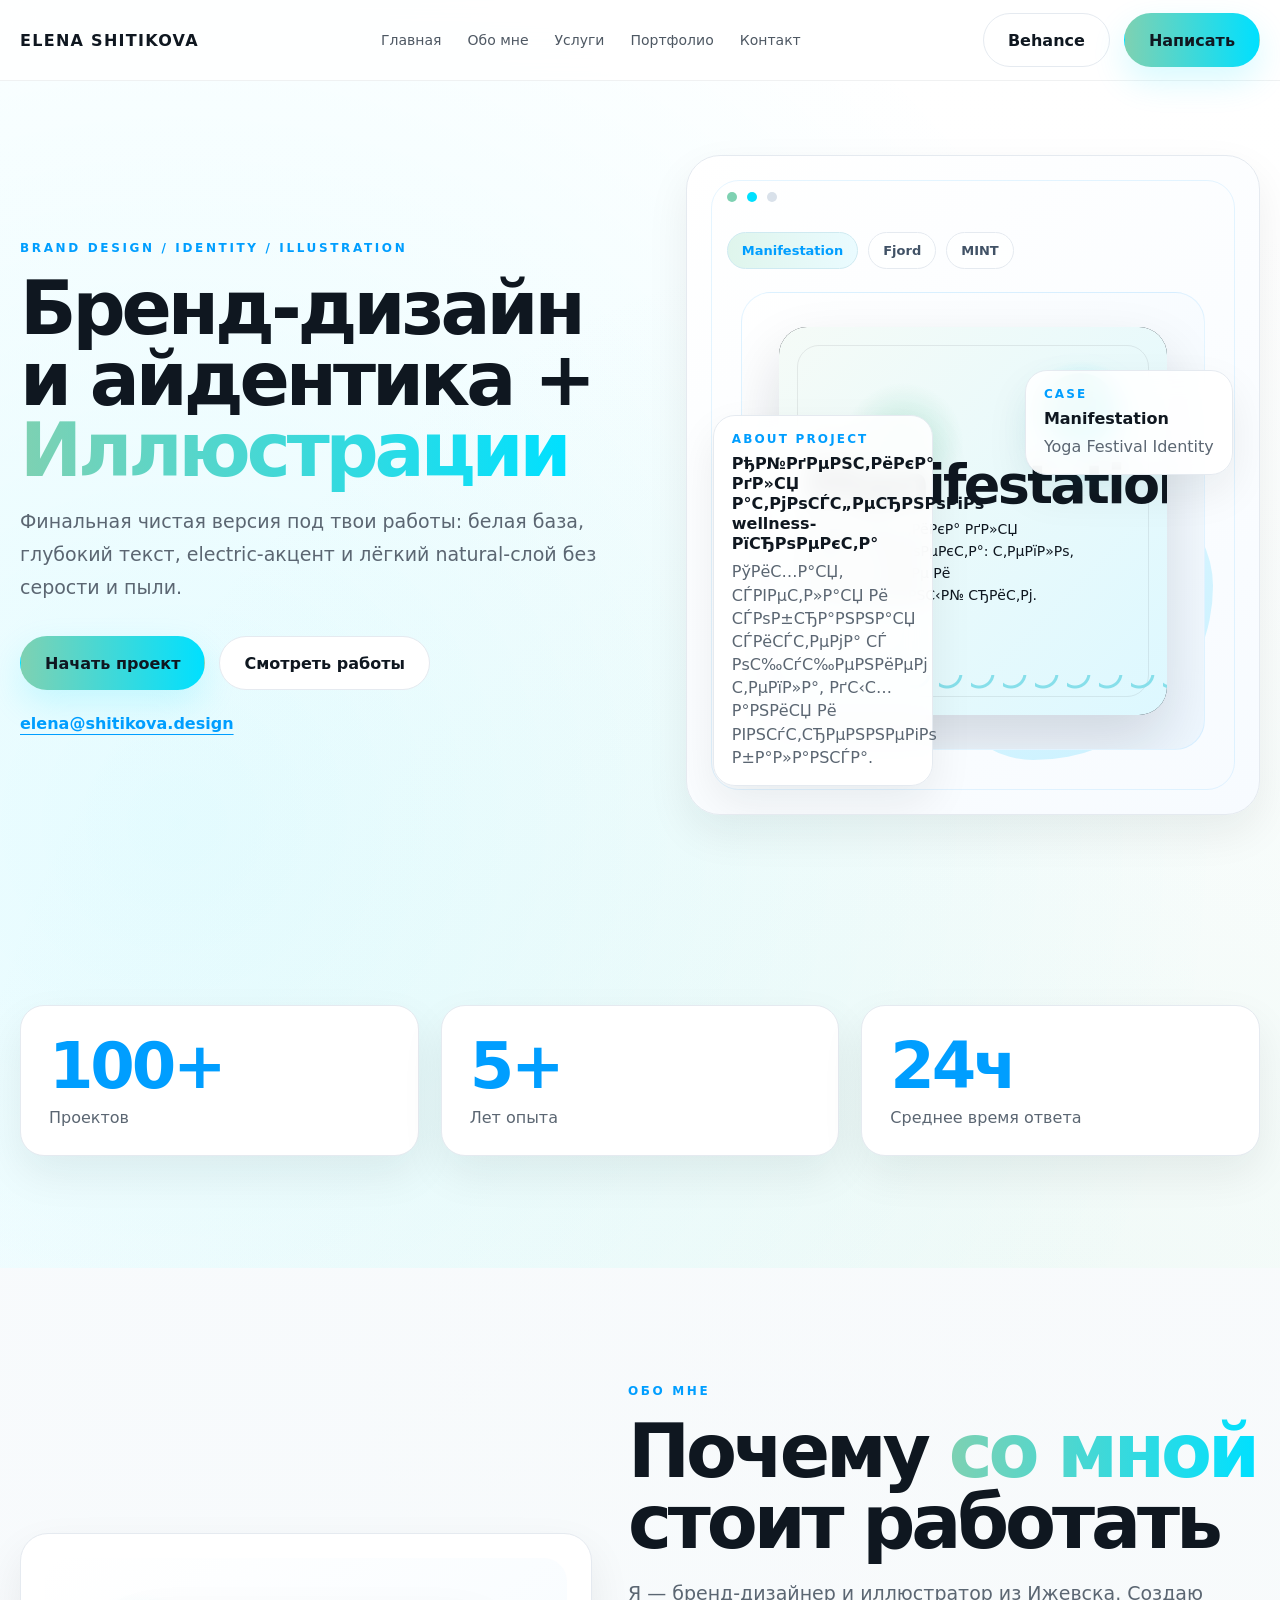
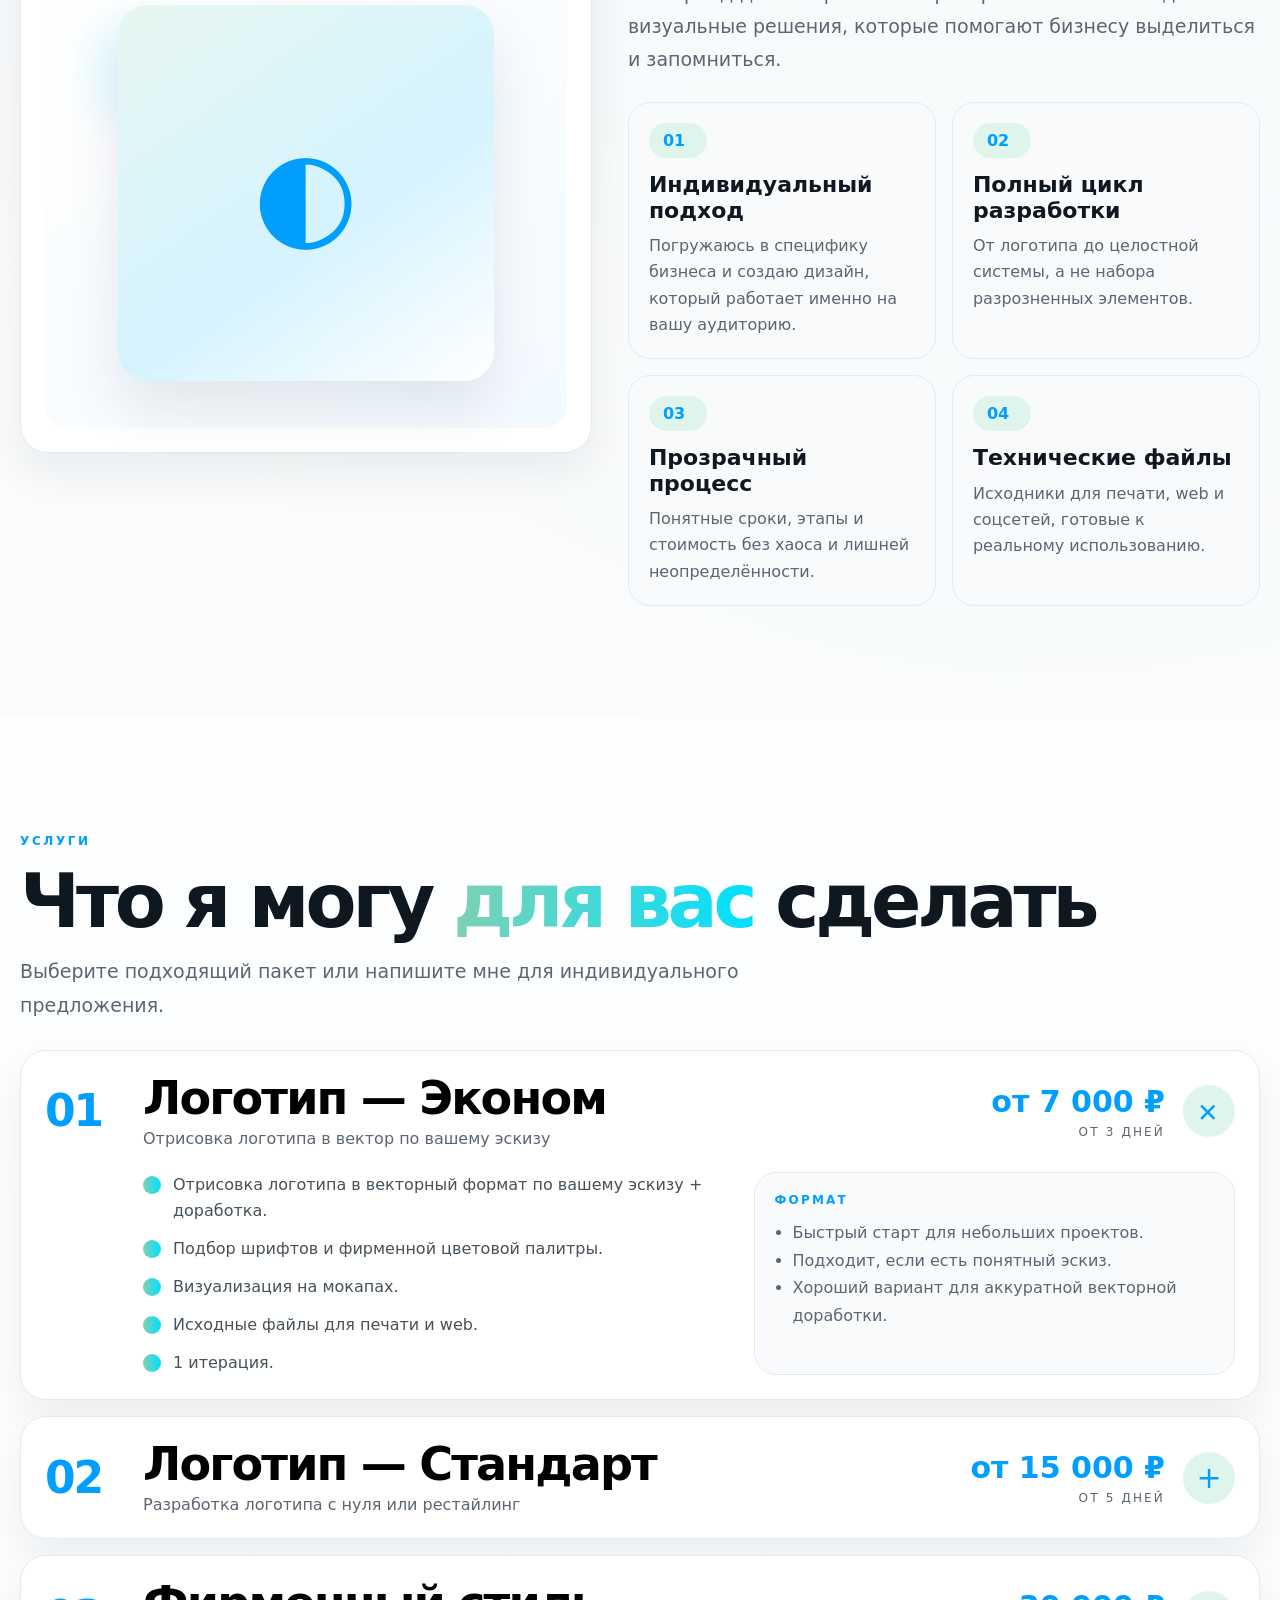
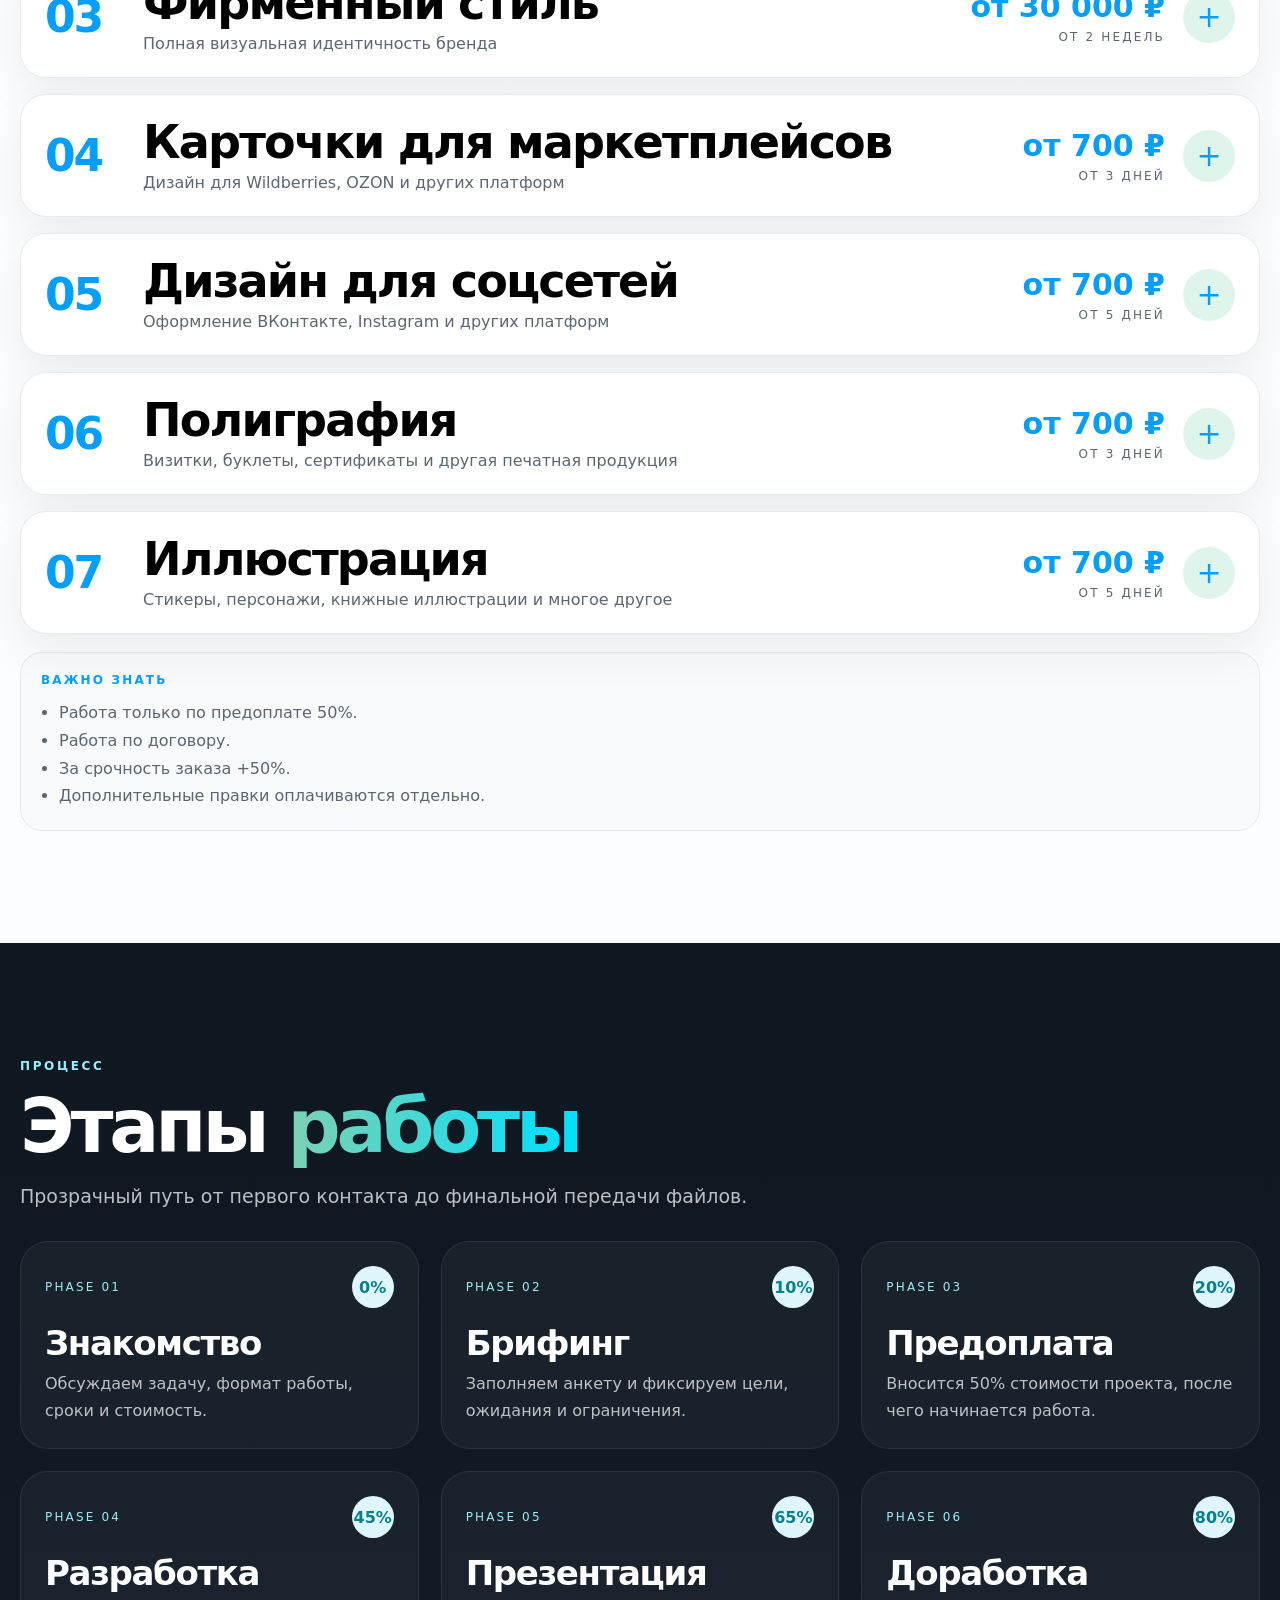
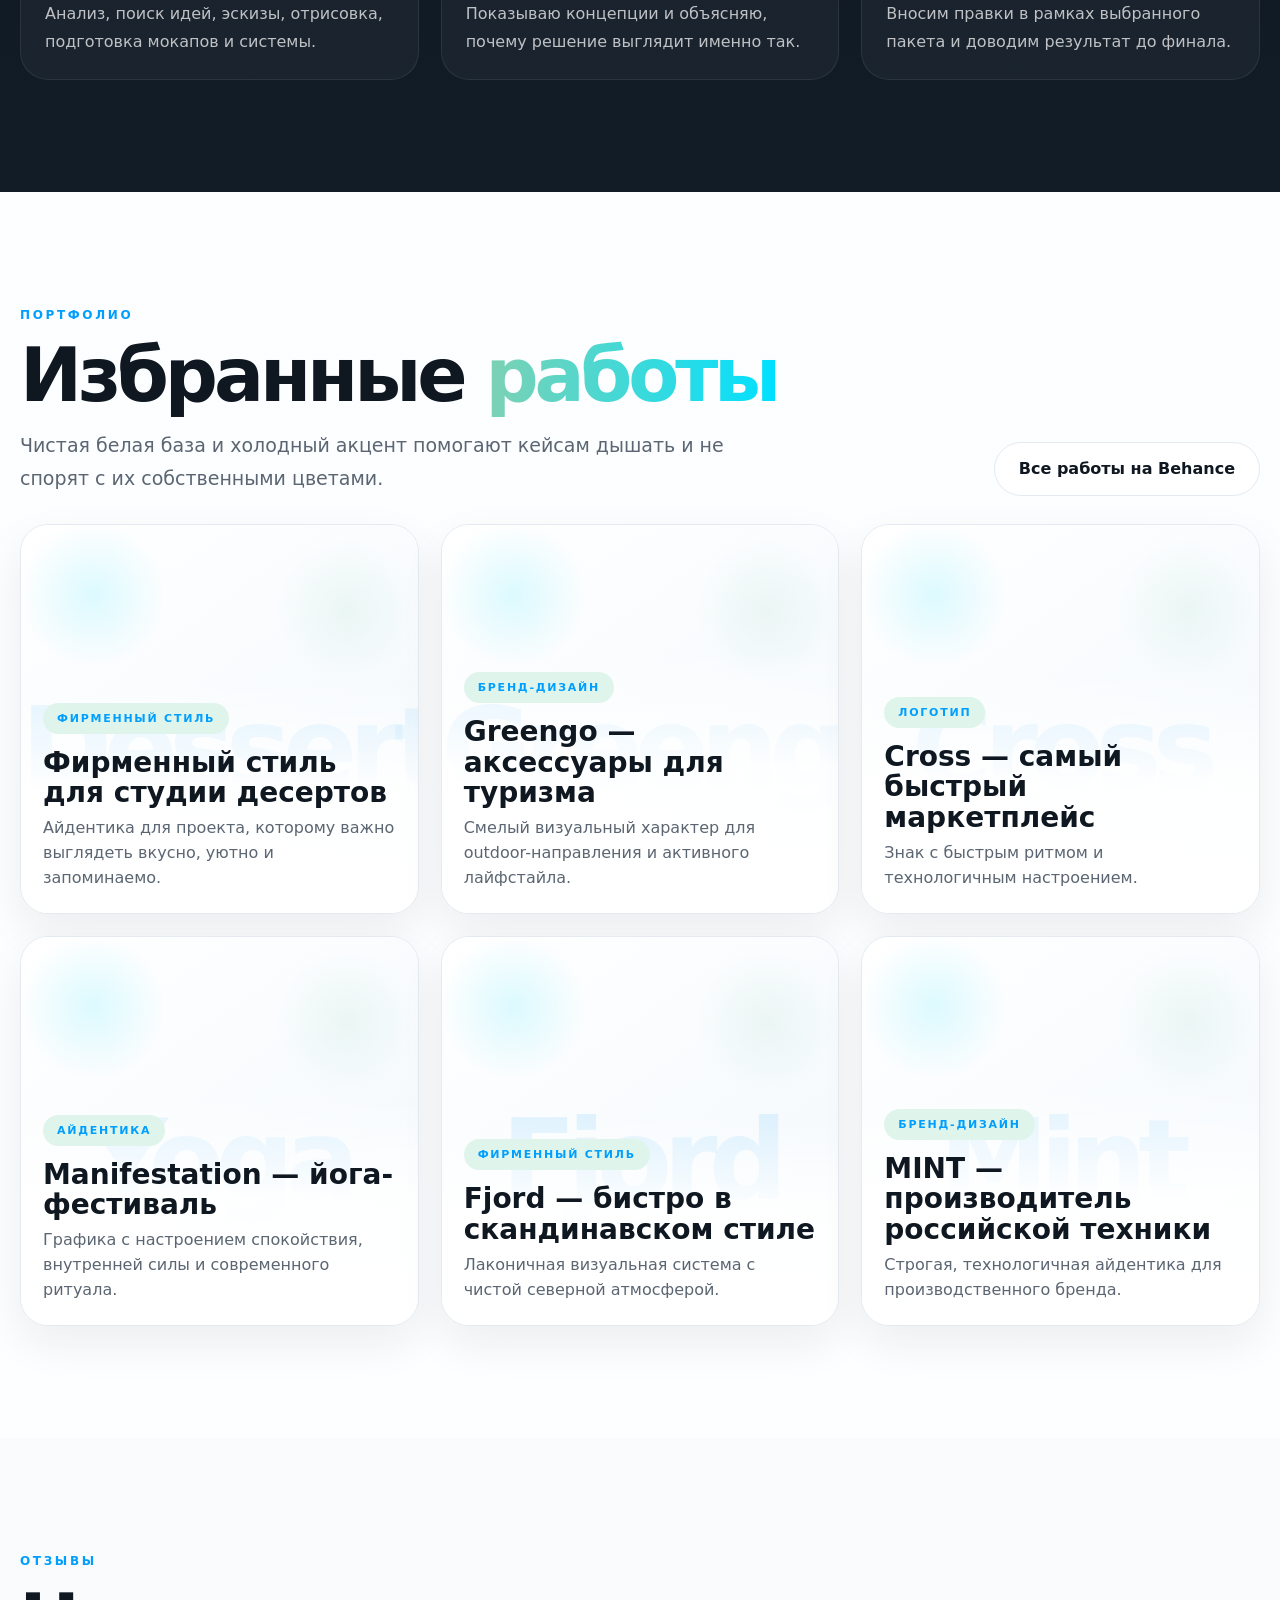
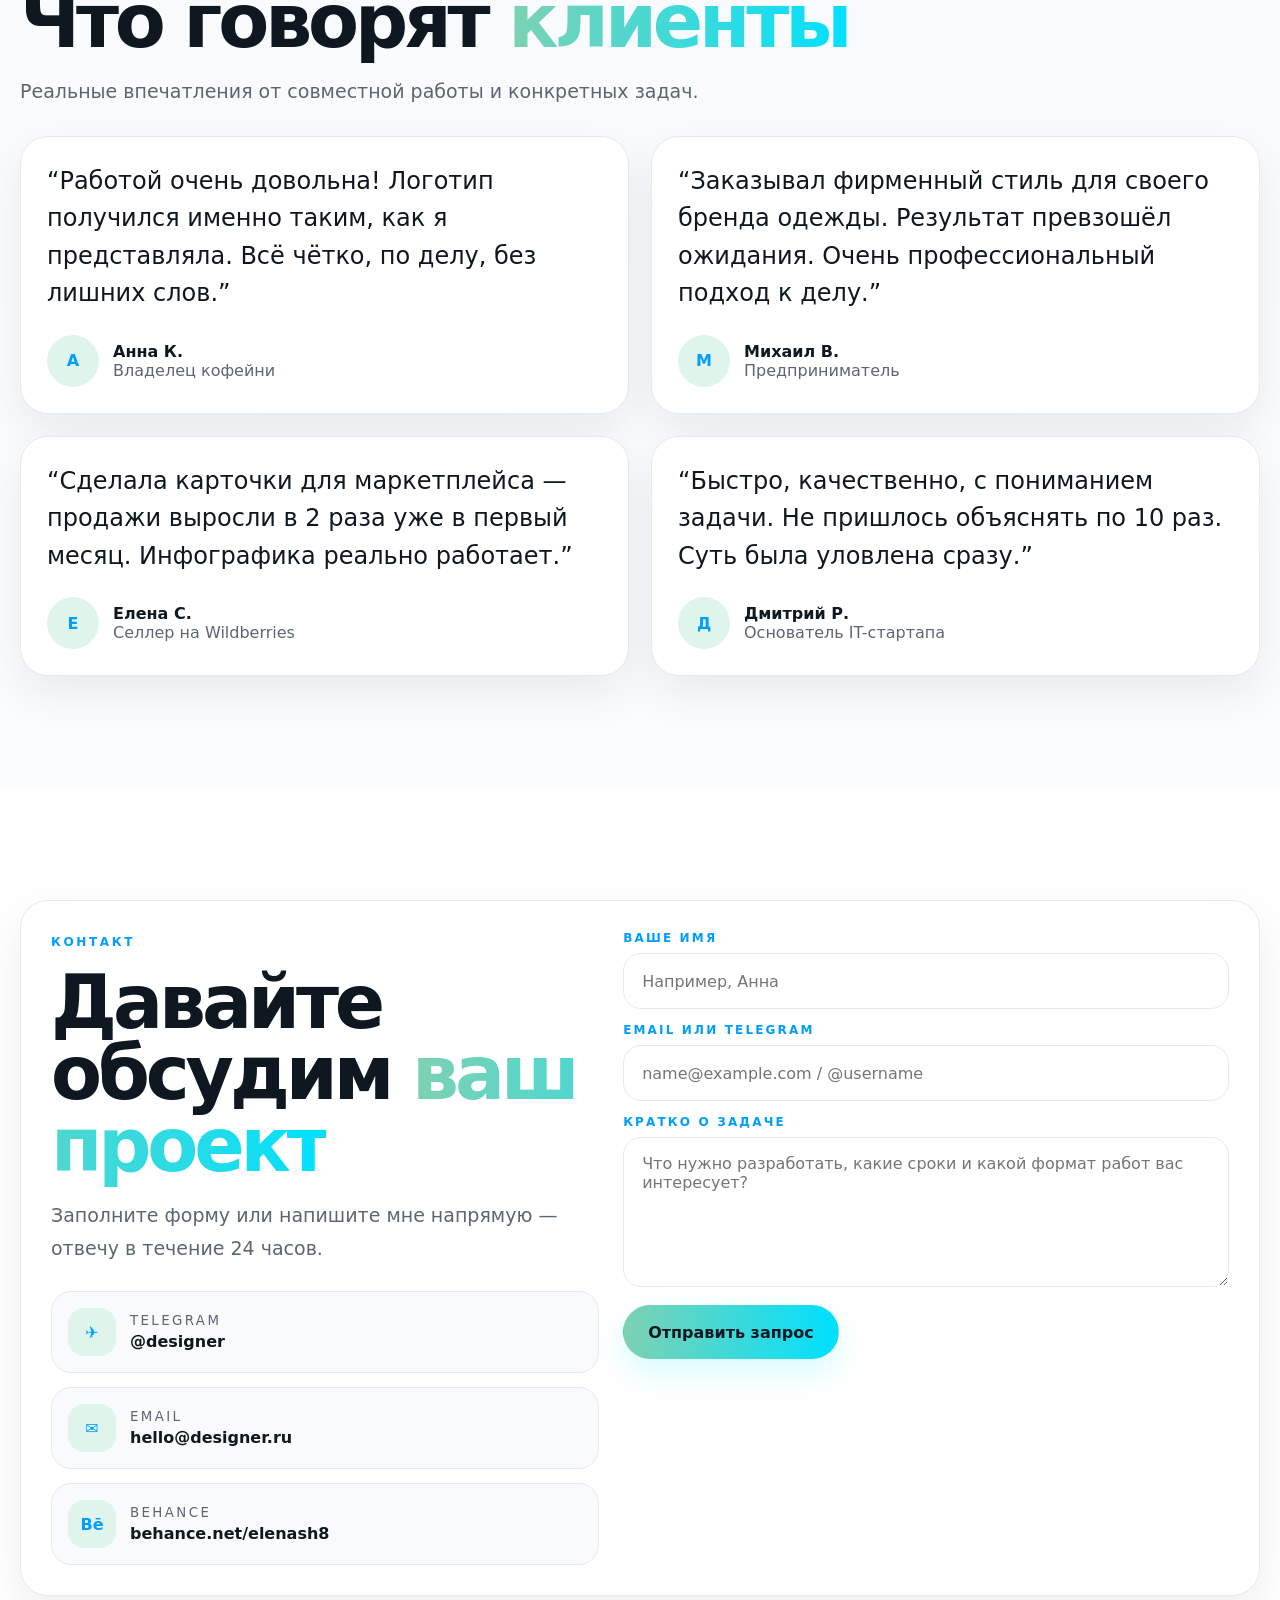
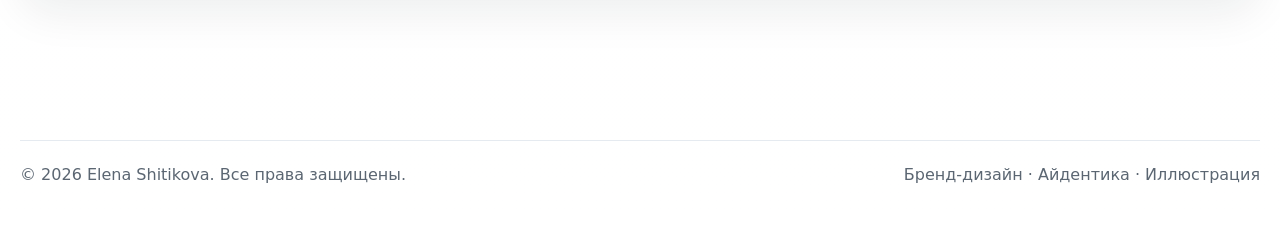
==== index.html @ 7bd28887 "txt upd" ====
<!DOCTYPE html>
<html lang="ru">
<head>
<meta charset="UTF-8" />
<meta name="viewport" content="width=device-width, initial-scale=1.0" />
<title>Елена Шитикова — Final Palette</title>
<meta name="description" content="Бренд-дизайн, айдентика, карточки для маркетплейсов, полиграфия и иллюстрации. Портфолио и услуги Елены Шитиковой." />
<style>
:root{
  --bg:#FFFFFF;
  --bg-soft:#F8FAFC;
  --card:#FFFFFF;
  --card-hover:#F1F5F9;
  --line:#E5EAF0;
  --text:#0F1720;
  --muted:#5B6672;
  --natural:#7ED1B2;
  --natural-soft:#DFF5EC;
  --electric:#00E0FF;
  --electric-deep:#009EFF;
  --shadow:0 18px 44px rgba(15,23,32,.07);
  --container:1240px;
  --section:112px;
}
*{box-sizing:border-box}
html{scroll-behavior:smooth}
body{
  margin:0;
  font-family:Inter,ui-sans-serif,system-ui,-apple-system,"Segoe UI",Roboto,Arial,sans-serif;
  color:var(--text);
  background:
    radial-gradient(circle at 14% 10%, rgba(0,224,255,.10), transparent 14%),
    radial-gradient(circle at 82% 16%, rgba(126,209,178,.10), transparent 16%),
    linear-gradient(180deg, #FFFFFF 0%, #FBFDFF 52%, #FFFFFF 100%);
}
a{text-decoration:none;color:inherit}
button,input,textarea{font:inherit}
.container{width:min(var(--container), calc(100% - 40px)); margin:0 auto}
.section{padding:var(--section) 0}
.section-soft{background:linear-gradient(180deg, rgba(248,250,252,.95), rgba(248,250,252,.65))}
.section-dark{background:linear-gradient(180deg, #0F1720 0%, #111C27 100%); color:#fff}
.eyebrow{
  display:inline-block; margin-bottom:18px; font-size:12px; letter-spacing:.22em;
  text-transform:uppercase; font-weight:800; color:var(--electric-deep);
}
.section-dark .eyebrow{color:#97EFFF}
.title{
  margin:0; font-size:clamp(40px,5.8vw,88px); line-height:.96;
  letter-spacing:-.055em; font-weight:800;
}
.title .accent{
  background:linear-gradient(90deg, var(--natural), var(--electric));
  -webkit-background-clip:text; background-clip:text; color:transparent;
}
.lead{
  margin:18px 0 0; max-width:760px; color:var(--muted);
  font-size:19px; line-height:1.75;
}
.section-dark .lead{color:rgba(255,255,255,.72)}
.header{
  position:sticky; top:0; z-index:50; backdrop-filter:blur(16px);
  background:rgba(255,255,255,.82); border-bottom:1px solid rgba(15,23,32,.06);
}
.header .container{
  min-height:80px; display:flex; align-items:center; justify-content:space-between; gap:24px;
}
.brand{font-weight:800; letter-spacing:.08em; text-transform:uppercase}
.nav{display:flex; gap:26px; font-size:14px; color:#4E5863}
.nav a{position:relative}
.nav a:after{
  content:""; position:absolute; left:0; right:0; bottom:-8px; height:2px;
  background:linear-gradient(90deg, var(--natural), var(--electric));
  transform:scaleX(0); transform-origin:left; transition:.3s;
}
.nav a:hover:after{transform:scaleX(1)}
.actions{display:flex; gap:14px; align-items:center}
.btn{
  display:inline-flex; align-items:center; justify-content:center; gap:10px;
  min-height:54px; padding:0 24px; border-radius:999px; font-weight:700;
  transition:.28s ease; border:1px solid transparent; cursor:pointer;
}
.btn:hover{transform:translateY(-2px)}
.btn-primary{
  background:linear-gradient(90deg, var(--natural), var(--electric));
  color:#0F1720; box-shadow:0 14px 34px rgba(0,224,255,.16);
}
.btn-secondary{background:#fff; border-color:var(--line); color:var(--text)}
.btn-secondary:hover{background:var(--card-hover)}

.hero{padding:74px 0 96px}
.hero-grid{
  display:grid; grid-template-columns:1.03fr .97fr; gap:56px; align-items:center;
}
.hero-copy .lead{max-width:650px}
.hero-actions{display:flex; gap:14px; flex-wrap:wrap; margin-top:32px}
.hero-mail{
  display:inline-block; margin-top:24px; color:var(--electric-deep);
  font-weight:700; text-decoration:underline; text-underline-offset:5px;
}
.hero-visual{
  position:relative; min-height:640px; border-radius:34px;
  background:linear-gradient(145deg, #FFFFFF 0%, #F7FBFF 100%);
  border:1px solid var(--line); overflow:hidden; box-shadow:var(--shadow);
}
.hero-frame{
  position:absolute; inset:24px; border-radius:28px;
  border:1px solid rgba(0,158,255,.10);
}
.hero-topbar{
  position:absolute; left:36px; top:36px; display:flex; gap:10px;
}
.hero-topbar span{
  width:10px; height:10px; border-radius:999px; background:var(--line);
}
.hero-topbar span:nth-child(1){background:var(--natural)}
.hero-topbar span:nth-child(2){background:var(--electric)}
.hero-topbar span:nth-child(3){background:#D9E1EA}
.hero-wave{
  position:absolute; inset:auto 34px 34px 34px; height:2px;
  background:linear-gradient(90deg, rgba(126,209,178,.15), rgba(0,224,255,.48), rgba(126,209,178,.15));
}
.hero-blob{
  position:absolute; border-radius:46% 54% 60% 40% / 44% 42% 58% 56%;
}
.hero-blob.a{
  width:220px;height:220px;left:42px;top:72px;
  background:linear-gradient(145deg, #EAFBF5, #CCF6E5);
}
.hero-blob.b{
  width:300px;height:300px;right:28px;bottom:34px;
  background:linear-gradient(145deg, #DFF7FF, #CAF1FF);
}
.hero-core{
  position:absolute; inset:102px 96px 108px 96px; border-radius:30px;
  overflow:hidden;
  background:
    radial-gradient(circle at 28% 24%, rgba(0,224,255,.14), transparent 15%),
    radial-gradient(circle at 72% 76%, rgba(126,209,178,.14), transparent 17%),
    linear-gradient(145deg, #FFFFFF 0%, #EEF7FF 100%);
  border:1px solid rgba(0,158,255,.10);
  display:grid; place-items:center;
}
.hero-core .shape{
  width:76%; aspect-ratio:1/1; border-radius:30px;
  background:linear-gradient(145deg, #0F1720, #182433);
  position:relative; box-shadow:0 28px 60px rgba(15,23,32,.15);
}
.hero-core .shape:before{
  content:""; position:absolute; inset:18px; border:2px solid #8DEBFF; border-radius:24px;
}
.hero-core .shape:after{
  content:"✦"; position:absolute; inset:0; display:grid; place-items:center;
  font-size:112px; color:#fff;
}
.hero-panel{
  position:absolute; background:rgba(255,255,255,.9); backdrop-filter:blur(12px);
  border:1px solid var(--line); border-radius:22px; box-shadow:var(--shadow);
  padding:16px 18px; max-width:220px;
}
.hero-panel strong{
  display:block; margin-bottom:8px; font-size:12px; letter-spacing:.18em;
  text-transform:uppercase; color:var(--electric-deep);
}
.hero-panel span{color:var(--muted); line-height:1.5; font-size:14px}
.hero-panel.one{left:28px;bottom:28px}
.hero-panel.two{right:28px;top:84px}

.hero-stage{
  position:relative; min-height:660px; border-radius:34px;
  background:linear-gradient(145deg, #FFFFFF 0%, #F7FBFF 100%);
  border:1px solid var(--line); overflow:hidden; box-shadow:var(--shadow);
  padding:26px;
}
.hero-stage .hero-frame{
  position:absolute; inset:24px; border-radius:28px;
  border:1px solid rgba(0,158,255,.10); pointer-events:none;
}
.hero-stage .hero-topbar{position:absolute; left:40px; top:36px; display:flex; gap:10px}
.case-switcher{
  position:absolute; left:40px; top:76px; right:40px;
  display:flex; gap:10px; flex-wrap:wrap; z-index:2;
}
.case-btn{
  border:1px solid var(--line); background:rgba(255,255,255,.78);
  color:#415266; padding:10px 14px; border-radius:999px; font-weight:700;
  font-size:13px; cursor:pointer; transition:.22s ease;
}
.case-btn.active{
  background:linear-gradient(90deg, var(--natural-soft), #EAFBFF);
  color:var(--electric-deep); border-color:#CFEAF1;
}
.case-bg-blob{
  position:absolute; border-radius:46% 54% 60% 40% / 44% 42% 58% 56%;
}
.case-bg-blob.a{width:220px;height:220px;left:74px;top:140px;background:linear-gradient(145deg,#EAFBF5,#CCF6E5)}
.case-bg-blob.b{width:300px;height:300px;right:46px;bottom:54px;background:linear-gradient(145deg,#DFF7FF,#CAF1FF)}
.case-card{
  position:absolute; inset:136px 54px 64px 54px; border-radius:30px;
  background:linear-gradient(145deg, #FFFFFF 0%, #EEF7FF 100%);
  border:1px solid rgba(0,158,255,.10); overflow:hidden; display:grid; place-items:center;
}
.case-media{
  width:84%; aspect-ratio:1 / 1; border-radius:28px; overflow:hidden;
  position:relative; box-shadow:0 28px 60px rgba(15,23,32,.14); background:#0F1720;
}
.case-slide{
  position:absolute; inset:0; opacity:0; transform:scale(1.01);
  transition:opacity .28s ease, transform .28s ease; pointer-events:none;
}
.case-slide.active{opacity:1; transform:scale(1); pointer-events:auto}
.case-art{
  width:100%; height:100%; display:grid; place-items:center;
  position:relative; padding:28px; color:#fff;
}
.case-art h3{margin:0; font-size:54px; line-height:.92; letter-spacing:-.05em}
.case-art p{margin:10px 0 0; font-size:14px; line-height:1.55; max-width:280px}
.case-art small{display:block; margin-bottom:10px; font-size:12px; letter-spacing:.2em; text-transform:uppercase; opacity:.84}
.case-manifestation{
  background:
    radial-gradient(circle at 32% 30%, rgba(126,209,178,.4), transparent 16%),
    radial-gradient(circle at 78% 24%, rgba(0,224,255,.28), transparent 14%),
    linear-gradient(135deg, #F5FBF7 0%, #DDF8FF 100%);
  color:#0F1720;
}
.case-manifestation:before,
.case-fjord:before{
  content:""; position:absolute; inset:18px; border:1px solid rgba(15,23,32,.08); border-radius:22px;
}
.case-manifestation .sun{
  position:absolute; top:46px; right:50px; width:74px; height:74px; border-radius:999px;
  background:linear-gradient(135deg, var(--natural), var(--electric));
  box-shadow:0 18px 44px rgba(0,224,255,.18);
}
.case-manifestation .line,
.case-fjord .wave{
  position:absolute; left:0; right:0; bottom:24px; height:16px;
  background:radial-gradient(circle at 8px -2px, transparent 12px, #7DDCE8 13px, #7DDCE8 15px, transparent 16px) repeat-x;
  background-size:32px 16px; opacity:.9;
}
.case-fjord{
  background:linear-gradient(135deg, #EFE8D7 0%, #DDECF0 100%);
  color:#0F1720;
}
.case-fjord .fish{
  position:absolute; top:46px; left:50%; transform:translateX(-50%);
  display:flex; gap:16px; color:#2CC7D6; font-size:18px;
}
.case-mint{
  background:linear-gradient(180deg, #CFE4FF 0%, #EAF4FF 46%, #FFFFFF 100%);
  color:#0F1720;
}
.case-mint .building{
  position:absolute; bottom:0; width:58%; height:68%; border-radius:16px 16px 0 0;
  background:linear-gradient(180deg,#4A9BFF,#2E72D8); box-shadow:inset 0 0 0 2px rgba(255,255,255,.2);
}
.case-mint .building:before,
.case-mint .building:after{
  content:""; position:absolute; inset:16px;
  background:linear-gradient(90deg, rgba(255,255,255,.72) 0 10%, transparent 10% 18%) repeat;
  background-size:42px 100%; opacity:.46;
}
.case-mint .building:after{
  inset:auto 12% 0 auto; width:36%; height:84%; border-radius:16px 16px 0 0;
  background:linear-gradient(180deg,#68B5FF,#3786EA);
}
.case-mint .logo{
  position:absolute; right:30px; bottom:26px; font-size:38px; font-weight:800; color:#FFFFFF;
}
.case-caption{
  position:absolute; background:rgba(255,255,255,.92); backdrop-filter:blur(12px);
  border:1px solid var(--line); border-radius:22px; box-shadow:var(--shadow);
  padding:16px 18px; max-width:220px; z-index:3;
}
.case-caption small{
  display:block; margin-bottom:8px; color:var(--electric-deep); font-size:12px;
  letter-spacing:.18em; text-transform:uppercase; font-weight:800;
}
.case-caption strong{display:block; font-size:16px; line-height:1.25}
.case-caption span{display:block; margin-top:6px; color:var(--muted); line-height:1.45}
.caption-right{right:26px; top:214px}
.caption-bottom{left:26px; bottom:28px}
.hero-stage > .hero-blob,
.hero-stage > .hero-wave,
.hero-stage > .hero-core,
.hero-stage > .hero-panel{display:none}

.stats{
  display:grid; grid-template-columns:repeat(3,1fr); gap:22px; margin-top:-18px;
}
.stat{
  background:#fff; border:1px solid var(--line); border-radius:24px;
  box-shadow:var(--shadow); padding:28px;
}
.stat-num{
  margin:0; font-size:clamp(44px,5vw,72px); line-height:1;
  font-weight:800; letter-spacing:-.05em; color:var(--electric-deep);
}
.stat-label{margin-top:10px;color:var(--muted)}

.about-grid{
  display:grid; grid-template-columns:.95fr 1.05fr; gap:36px; align-items:center;
}
.panel,.review,.contact-shell{
  background:#fff; border:1px solid var(--line); border-radius:28px; box-shadow:var(--shadow);
}
.about-panel{padding:24px}
.about-art{
  min-height:470px; border-radius:24px;
  background:
    radial-gradient(circle at 18% 24%, rgba(0,224,255,.12), transparent 14%),
    linear-gradient(145deg, #FFFFFF, #F3FAFF);
  display:grid; place-items:center;
}
.about-art .object{
  width:72%; aspect-ratio:1/1; border-radius:30px;
  background:linear-gradient(145deg, #E7F7F1, #D5F3FF 58%, #FFFFFF 100%);
  box-shadow:0 28px 56px rgba(15,23,32,.09); display:grid; place-items:center;
}
.about-art .object span{font-size:120px; color:var(--electric-deep)}
.about-points{
  display:grid; grid-template-columns:repeat(2,1fr); gap:16px; margin-top:26px;
}
.point{
  background:var(--bg-soft); border:1px solid var(--line); border-radius:22px; padding:20px;
}
.point .num{
  display:inline-flex; min-width:58px; padding:8px 14px; border-radius:999px;
  background:var(--natural-soft); color:var(--electric-deep); font-weight:800; margin-bottom:14px;
}
.point h3{margin:0 0 10px; font-size:22px; line-height:1.15}
.point p{margin:0; color:var(--muted); line-height:1.65}

.section-head{
  display:flex; justify-content:space-between; gap:24px; align-items:end; margin-bottom:28px;
}
.accordion{display:grid; gap:16px}
.acc{
  background:#fff; border:1px solid var(--line); border-radius:26px; overflow:hidden; box-shadow:var(--shadow);
}
.acc-btn{
  width:100%; border:0; background:none; cursor:pointer; text-align:left;
  display:grid; grid-template-columns:80px 1fr auto auto; gap:18px; align-items:center;
  padding:24px;
}
.acc-num{
  font-size:44px; line-height:1; font-weight:800; letter-spacing:-.05em; color:var(--electric-deep);
}
.acc-title{
  font-size:clamp(28px,3.6vw,50px); line-height:1; letter-spacing:-.04em; font-weight:800;
}
.acc-sub{margin-top:8px; color:var(--muted)}
.acc-price{text-align:right}
.acc-price strong{display:block; font-size:30px; color:var(--electric-deep)}
.acc-price span{
  display:block; margin-top:6px; font-size:12px; letter-spacing:.18em;
  text-transform:uppercase; color:var(--muted);
}
.acc-plus{
  width:52px; height:52px; border-radius:999px; display:grid; place-items:center;
  background:var(--natural-soft); color:var(--electric-deep); font-size:30px; transition:.28s ease;
}
.acc.open .acc-plus{transform:rotate(45deg)}
.acc-panel{max-height:0; overflow:hidden; transition:max-height .4s ease}
.acc-inner{
  padding:0 24px 24px 122px; display:grid; grid-template-columns:1.1fr .9fr; gap:22px;
}
.features{display:grid; gap:12px}
.feature{
  display:flex; gap:12px; color:#46515A; line-height:1.62;
}
.feature i{
  width:18px; height:18px; border-radius:999px;
  background:linear-gradient(90deg, var(--natural), var(--electric));
  flex-shrink:0; margin-top:4px;
}
.note{
  border-radius:22px; padding:20px; background:var(--bg-soft); border:1px solid var(--line);
}
.note h4{
  margin:0 0 12px; font-size:12px; letter-spacing:.18em;
  text-transform:uppercase; color:var(--electric-deep);
}
.note ul{margin:0; padding-left:18px; color:var(--muted); line-height:1.72}

.process-grid,.portfolio-grid{
  display:grid; grid-template-columns:repeat(3,1fr); gap:22px;
}
.box{
  padding:24px; background:rgba(255,255,255,.04); border:1px solid rgba(255,255,255,.08); border-radius:28px;
}
.phase{
  display:flex; align-items:center; justify-content:space-between; margin-bottom:18px;
}
.phase span{
  font-size:12px; letter-spacing:.18em; text-transform:uppercase; color:#9DEAF4;
}
.phase b{
  min-width:42px; height:42px; border-radius:999px; display:grid; place-items:center;
  background:#DFF7FC; color:#087F8C;
}
.box h3{
  margin:0 0 10px; font-size:34px; line-height:1; letter-spacing:-.04em;
}
.box p{
  margin:0; color:rgba(255,255,255,.72); line-height:1.7;
}

.work{
  min-height:390px; position:relative; overflow:hidden;
}
.work-art{
  position:absolute; inset:0;
  background:
    radial-gradient(circle at 18% 18%, rgba(0,224,255,.13), transparent 16%),
    radial-gradient(circle at 82% 22%, rgba(126,209,178,.12), transparent 16%),
    linear-gradient(145deg, #FFFFFF 0%, #F2F8FC 100%);
}
.work-art span{
  position:absolute; inset:auto 0 26% 0; text-align:center;
  font-size:110px; letter-spacing:-.08em; font-weight:800; color:rgba(0,158,255,.10);
}
.work-content{
  position:absolute; inset:auto 0 0 0; padding:22px;
  background:linear-gradient(180deg, rgba(255,255,255,0), rgba(255,255,255,.92) 44%, rgba(255,255,255,.98) 100%);
}
.tag{
  display:inline-flex; padding:9px 14px; border-radius:999px;
  background:var(--natural-soft); color:var(--electric-deep);
  font-size:11px; font-weight:800; letter-spacing:.16em; text-transform:uppercase;
}
.work h3{margin:14px 0 8px; font-size:28px; line-height:1.08}
.work p{margin:0; color:var(--muted); line-height:1.55}
.work-arrow{
  position:absolute; right:18px; top:18px; width:50px; height:50px;
  border-radius:999px; display:grid; place-items:center;
  background:linear-gradient(90deg, var(--natural), var(--electric));
  color:#0F1720; opacity:0; transform:translateY(10px); transition:.3s ease;
}
.work:hover .work-arrow{opacity:1; transform:translateY(0)}
.work:hover .work-art{transform:scale(1.04); transition:.55s ease}

.reviews-grid{
  display:grid; grid-template-columns:repeat(2,1fr); gap:22px;
}
.review{padding:26px}
.quote{font-size:24px; line-height:1.56}
.author{
  display:flex; gap:14px; align-items:center; margin-top:22px;
}
.avatar{
  width:52px; height:52px; border-radius:999px; display:grid; place-items:center;
  background:var(--natural-soft); color:var(--electric-deep); font-weight:800;
}
.author span{display:block; color:var(--muted)}

.contact-shell{padding:30px}
.contact-grid{
  display:grid; grid-template-columns:.95fr 1.05fr; gap:24px;
}
.contact-links{
  display:grid; gap:14px; margin-top:26px;
}
.contact-link{
  display:flex; gap:14px; align-items:center; padding:16px;
  border-radius:20px; background:var(--bg-soft); border:1px solid var(--line);
}
.ic{
  width:48px; height:48px; border-radius:16px; display:grid; place-items:center;
  background:var(--natural-soft); color:var(--electric-deep); font-weight:800;
}
.contact-link small{
  display:block; margin-bottom:4px; color:var(--muted);
  letter-spacing:.18em; text-transform:uppercase;
}
.field{margin-bottom:14px}
.field label{
  display:block; margin-bottom:8px; font-size:12px; letter-spacing:.18em;
  text-transform:uppercase; color:var(--electric-deep); font-weight:800;
}
.field input,.field textarea{
  width:100%; min-height:56px; padding:16px 18px; border-radius:18px;
  outline:none; border:1px solid var(--line); background:#fff; color:var(--text);
}
.field textarea{min-height:150px; resize:vertical}
.field input:focus,.field textarea:focus{
  border-color:var(--electric); box-shadow:0 0 0 4px rgba(0,224,255,.10);
}
.success{
  display:none; margin-top:14px; padding:16px 18px; border-radius:18px;
  background:#EAFBFF; color:#087F8C;
}
.footer{
  padding:32px 0 46px; color:var(--muted);
}
.footer .container{
  display:flex; justify-content:space-between; gap:20px; flex-wrap:wrap;
  border-top:1px solid var(--line); padding-top:24px;
}

@media (max-width:1080px){
  .hero-grid,.about-grid,.contact-grid{grid-template-columns:1fr}
  .process-grid,.portfolio-grid{grid-template-columns:repeat(2,1fr)}
  .acc-inner{grid-template-columns:1fr; padding-left:24px}
}
@media (max-width:760px){
  :root{--section:84px}
  .nav{display:none}
  .stats,.process-grid,.portfolio-grid,.reviews-grid,.about-points{grid-template-columns:1fr}
  .acc-btn{grid-template-columns:56px 1fr 52px}
  .acc-price{display:none}
  .acc-title{font-size:30px}
  .hero-visual{min-height:460px}
  .hero-stage{min-height:620px}
  .case-card{inset:150px 28px 84px 28px}
  .caption-right{top:auto; right:20px; bottom:20px}
  .caption-bottom{display:none}
}
@media (max-width:560px){
  .container{width:min(var(--container), calc(100% - 24px))}
  .title{font-size:38px}
}
</style>
</head>
<body>
<header class="header">
  <div class="container">
    <div class="brand">Elena Shitikova</div>
    <nav class="nav">
      <a href="#hero">Главная</a>
      <a href="#about">Обо мне</a>
      <a href="#services">Услуги</a>
      <a href="#portfolio">Портфолио</a>
      <a href="#contact">Контакт</a>
    </nav>
    <div class="actions">
      <a class="btn btn-secondary" href="https://www.behance.net/elenash8" target="_blank" rel="noopener">Behance</a>
      <a class="btn btn-primary" href="#contact">Написать</a>
    </div>
  </div>
</header>

<main>
<section class="hero" id="hero">
  <div class="container hero-grid">
    <div class="hero-copy">
      <div class="eyebrow">Brand design / identity / illustration</div>
      <h1 class="title">Бренд-дизайн<br>и айдентика +<br><span class="accent">Иллюстрации</span></h1>
      <p class="lead">Финальная чистая версия под твои работы: белая база, глубокий текст, electric-акцент и лёгкий natural-слой без серости и пыли.</p>
      <div class="hero-actions">
        <a class="btn btn-primary" href="#contact">Начать проект</a>
        <a class="btn btn-secondary" href="#portfolio">Смотреть работы</a>
      </div>
      <a class="hero-mail" href="mailto:elena@shitikova.design">elena@shitikova.design</a>
    </div>
    <div class="hero-stage">
      <div class="hero-topbar"><span></span><span></span><span></span></div>
      <div class="case-switcher">
        <button class="case-btn active" type="button" data-case="manifestation">Manifestation</button>
        <button class="case-btn" type="button" data-case="fjord">Fjord</button>
        <button class="case-btn" type="button" data-case="mint">MINT</button>
      </div>
      <div class="case-bg-blob a"></div>
      <div class="case-bg-blob b"></div>
      <div class="case-card">
        <div class="case-media">
          <div class="case-slide active" data-slide="manifestation">
            <div class="case-art case-manifestation">
              <div class="sun"></div>
              <div>
                <small>Identity</small>
                <h3>Manifestation</h3>
                <p>РђР№РґРµРЅС‚РёРєР° РґР»СЏ wellness-РїСЂРѕРµРєС‚Р°: С‚РµРїР»Рѕ, РґС‹С…Р°РЅРёРµ Рё СЃРїРѕРєРѕР№РЅС‹Р№ СЂРёС‚Рј.</p>
              </div>
              <div class="line"></div>
            </div>
          </div>
          <div class="case-slide" data-slide="fjord">
            <div class="case-art case-fjord">
              <div class="fish">◁ ◁ ◁</div>
              <div>
                <small>Brand identity</small>
                <h3>Fjord</h3>
                <p>РЎРєР°РЅРґРёРЅР°РІСЃРєР°СЏ С‡РёСЃС‚РѕС‚Р°, СЃРїРѕРєРѕР№РЅС‹Р№ СЂРёС‚Рј Рё Р°С‚РјРѕСЃС„РµСЂРЅС‹Р№ nordic-РІРёР·СѓР°Р».</p>
              </div>
              <div class="wave"></div>
            </div>
          </div>
          <div class="case-slide" data-slide="mint">
            <div class="case-art case-mint">
              <div class="building"></div>
              <div class="logo">MINT</div>
            </div>
          </div>
        </div>
      </div>
      <div class="case-caption caption-right" id="captionMain">
        <small>CASE</small>
        <strong>Manifestation</strong>
        <span>Yoga Festival Identity</span>
      </div>
      <div class="case-caption caption-bottom" id="captionText">
        <small>ABOUT PROJECT</small>
        <strong>РђР№РґРµРЅС‚РёРєР° РґР»СЏ Р°С‚РјРѕСЃС„РµСЂРЅРѕРіРѕ wellness-РїСЂРѕРµРєС‚Р°</strong>
        <span>РўРёС…Р°СЏ, СЃРІРµС‚Р»Р°СЏ Рё СЃРѕР±СЂР°РЅРЅР°СЏ СЃРёСЃС‚РµРјР° СЃ РѕС‰СѓС‰РµРЅРёРµРј С‚РµРїР»Р°, РґС‹С…Р°РЅРёСЏ Рё РІРЅСѓС‚СЂРµРЅРЅРµРіРѕ Р±Р°Р»Р°РЅСЃР°.</span>
      </div>
      <div class="hero-blob a"></div>
      <div class="hero-blob b"></div>
      <div class="hero-frame"></div>
      <div class="hero-wave"></div>
      <div class="hero-core"><div class="shape"></div></div>
      <div class="hero-panel one"><strong>Natural</strong><span>Мягкий зелёный работает как поддержка, а не как главный цвет сайта.</span></div>
      <div class="hero-panel two"><strong>Electric</strong><span>Холодный акцент собирает внимание и даёт современный свежий ритм.</span></div>
    </div>
  </div>
</section>

<section class="section">
  <div class="container">
    <div class="stats">
      <div class="stat"><p class="stat-num">100+</p><div class="stat-label">Проектов</div></div>
      <div class="stat"><p class="stat-num">5+</p><div class="stat-label">Лет опыта</div></div>
      <div class="stat"><p class="stat-num">24ч</p><div class="stat-label">Среднее время ответа</div></div>
    </div>
  </div>
</section>

<section class="section section-soft" id="about">
  <div class="container about-grid">
    <div class="panel about-panel">
      <div class="about-art"><div class="object"><span>◐</span></div></div>
    </div>
    <div>
      <div class="eyebrow">Обо мне</div>
      <h2 class="title">Почему <span class="accent">со мной</span> стоит работать</h2>
      <p class="lead">Я — бренд-дизайнер и иллюстратор из Ижевска. Создаю визуальные решения, которые помогают бизнесу выделиться и запомниться.</p>
      <div class="about-points">
        <article class="point"><span class="num">01</span><h3>Индивидуальный подход</h3><p>Погружаюсь в специфику бизнеса и создаю дизайн, который работает именно на вашу аудиторию.</p></article>
        <article class="point"><span class="num">02</span><h3>Полный цикл разработки</h3><p>От логотипа до целостной системы, а не набора разрозненных элементов.</p></article>
        <article class="point"><span class="num">03</span><h3>Прозрачный процесс</h3><p>Понятные сроки, этапы и стоимость без хаоса и лишней неопределённости.</p></article>
        <article class="point"><span class="num">04</span><h3>Технические файлы</h3><p>Исходники для печати, web и соцсетей, готовые к реальному использованию.</p></article>
      </div>
    </div>
  </div>
</section>

<section class="section" id="services">
  <div class="container">
    <div class="section-head">
      <div>
        <div class="eyebrow">Услуги</div>
        <h2 class="title">Что я могу <span class="accent">для вас</span> сделать</h2>
        <p class="lead">Выберите подходящий пакет или напишите мне для индивидуального предложения.</p>
      </div>
    </div>

    <div class="accordion">
      <article class="acc">
        <button class="acc-btn" type="button"><div class="acc-num">01</div><div><div class="acc-title">Логотип — Эконом</div><div class="acc-sub">Отрисовка логотипа в вектор по вашему эскизу</div></div><div class="acc-price"><strong>от 7 000 ₽</strong><span>от 3 дней</span></div><div class="acc-plus">+</div></button>
        <div class="acc-panel"><div class="acc-inner"><div class="features">
          <div class="feature"><i></i><span>Отрисовка логотипа в векторный формат по вашему эскизу + доработка.</span></div>
          <div class="feature"><i></i><span>Подбор шрифтов и фирменной цветовой палитры.</span></div>
          <div class="feature"><i></i><span>Визуализация на мокапах.</span></div>
          <div class="feature"><i></i><span>Исходные файлы для печати и web.</span></div>
          <div class="feature"><i></i><span>1 итерация.</span></div>
        </div><div class="note"><h4>Формат</h4><ul><li>Быстрый старт для небольших проектов.</li><li>Подходит, если есть понятный эскиз.</li><li>Хороший вариант для аккуратной векторной доработки.</li></ul></div></div></div>
      </article>

      <article class="acc">
        <button class="acc-btn" type="button"><div class="acc-num">02</div><div><div class="acc-title">Логотип — Стандарт</div><div class="acc-sub">Разработка логотипа с нуля или рестайлинг</div></div><div class="acc-price"><strong>от 15 000 ₽</strong><span>от 5 дней</span></div><div class="acc-plus">+</div></button>
        <div class="acc-panel"><div class="acc-inner"><div class="features">
          <div class="feature"><i></i><span>Анализ брифа, постановка цели и задач.</span></div>
          <div class="feature"><i></i><span>Анализ ниши, аудитории и конкурентов.</span></div>
          <div class="feature"><i></i><span>Создание мудборда и 3 вариантов логотипа.</span></div>
          <div class="feature"><i></i><span>Подбор шрифтов, палитры, логобук.</span></div>
          <div class="feature"><i></i><span>3 итерации в рамках ТЗ.</span></div>
        </div><div class="note"><h4>Подходит для</h4><ul><li>Нового бренда или аккуратного обновления существующего.</li><li>Проектов, где нужен осмысленный знак и система версий.</li><li>Бизнесов, которые хотят выглядеть увереннее и дороже.</li></ul></div></div></div>
      </article>

      <article class="acc">
        <button class="acc-btn" type="button"><div class="acc-num">03</div><div><div class="acc-title">Фирменный стиль</div><div class="acc-sub">Полная визуальная идентичность бренда</div></div><div class="acc-price"><strong>от 30 000 ₽</strong><span>от 2 недель</span></div><div class="acc-plus">+</div></button>
        <div class="acc-panel"><div class="acc-inner"><div class="features">
          <div class="feature"><i></i><span>Анализ брифа, ценностей, миссии и аудитории бренда.</span></div>
          <div class="feature"><i></i><span>Разработка логотипа и краткой версии.</span></div>
          <div class="feature"><i></i><span>Фирменные элементы, палитра, шрифты.</span></div>
          <div class="feature"><i></i><span>Визуализация и гайдлайн.</span></div>
          <div class="feature"><i></i><span>5 итераций в рамках ТЗ.</span></div>
        </div><div class="note"><h4>Результат</h4><ul><li>Цельная визуальная система вместо набора разрозненных решений.</li><li>Материалы для печати, соцсетей, сайта и презентаций.</li><li>База для дальнейшего роста бренда.</li></ul></div></div></div>
      </article>

      <article class="acc">
        <button class="acc-btn" type="button"><div class="acc-num">04</div><div><div class="acc-title">Карточки для маркетплейсов</div><div class="acc-sub">Дизайн для Wildberries, OZON и других платформ</div></div><div class="acc-price"><strong>от 700 ₽</strong><span>от 3 дней</span></div><div class="acc-plus">+</div></button>
        <div class="acc-panel"><div class="acc-inner"><div class="features">
          <div class="feature"><i></i><span>Разработка дизайна с учётом правил оферты маркетплейса.</span></div>
          <div class="feature"><i></i><span>Главная карточка — 1000 ₽, последующие слайды — 700 ₽.</span></div>
          <div class="feature"><i></i><span>Размерная сетка — 800 ₽, рич-контент — от 3000 ₽.</span></div>
          <div class="feature"><i></i><span>Подбор палитры и визуальных акцентов под продукт.</span></div>
          <div class="feature"><i></i><span>2 итерации в рамках ТЗ.</span></div>
        </div><div class="note"><h4>Фокус</h4><ul><li>Чтобы карточка привлекала внимание ещё до чтения текста.</li><li>Чтобы инфографика была понятной и визуально чистой.</li><li>Чтобы продукт выглядел убедительно в конкурентной выдаче.</li></ul></div></div></div>
      </article>

      <article class="acc">
        <button class="acc-btn" type="button"><div class="acc-num">05</div><div><div class="acc-title">Дизайн для соцсетей</div><div class="acc-sub">Оформление ВКонтакте, Instagram и других платформ</div></div><div class="acc-price"><strong>от 700 ₽</strong><span>от 5 дней</span></div><div class="acc-plus">+</div></button>
        <div class="acc-panel"><div class="acc-inner"><div class="features">
          <div class="feature"><i></i><span>Аватар, обложка, мобильная обложка, меню сообщества.</span></div>
          <div class="feature"><i></i><span>Шаблоны постов и сторис под единый стиль бренда.</span></div>
          <div class="feature"><i></i><span>Скидка 20% за покупку пакета услуг.</span></div>
          <div class="feature"><i></i><span>Оформление под продажи, имидж и навигацию.</span></div>
          <div class="feature"><i></i><span>2 итерации в рамках ТЗ.</span></div>
        </div><div class="note"><h4>Для чего</h4><ul><li>Чтобы сообщество выглядело целостно и профессионально.</li><li>Чтобы визуал был узнаваемым и поддерживал продажи.</li><li>Чтобы оформление работало и в мобильной, и в десктопной версии.</li></ul></div></div></div>
      </article>

      <article class="acc">
        <button class="acc-btn" type="button"><div class="acc-num">06</div><div><div class="acc-title">Полиграфия</div><div class="acc-sub">Визитки, буклеты, сертификаты и другая печатная продукция</div></div><div class="acc-price"><strong>от 700 ₽</strong><span>от 3 дней</span></div><div class="acc-plus">+</div></button>
        <div class="acc-panel"><div class="acc-inner"><div class="features">
          <div class="feature"><i></i><span>Визитка — от 1500 ₽, буклет/брошюра — от 3500 ₽.</span></div>
          <div class="feature"><i></i><span>Сертификат — от 3000 ₽, афиша/плакат — от 5000 ₽.</span></div>
          <div class="feature"><i></i><span>Меню — от 3000 ₽, сопровождение печати + 2000 ₽.</span></div>
          <div class="feature"><i></i><span>Файлы под печать и техническая подготовка макетов.</span></div>
          <div class="feature"><i></i><span>2 итерации в рамках ТЗ.</span></div>
        </div><div class="note"><h4>Важно</h4><ul><li>Печатная продукция должна быть не только красивой, но и технологически корректной.</li><li>Учитываются вылеты, разрешение и особенности производства.</li><li>При необходимости сопровождаю проект до печати.</li></ul></div></div></div>
      </article>

      <article class="acc">
        <button class="acc-btn" type="button"><div class="acc-num">07</div><div><div class="acc-title">Иллюстрация</div><div class="acc-sub">Стикеры, персонажи, книжные иллюстрации и многое другое</div></div><div class="acc-price"><strong>от 700 ₽</strong><span>от 5 дней</span></div><div class="acc-plus">+</div></button>
        <div class="acc-panel"><div class="acc-inner"><div class="features">
          <div class="feature"><i></i><span>Стикеры текстовые и простые — от 700 ₽ за штуку.</span></div>
          <div class="feature"><i></i><span>Стикеры иллюстративные — от 1000 ₽, сложный дизайн — от 1500 ₽.</span></div>
          <div class="feature"><i></i><span>Книжные иллюстрации, обложки — от 2000 ₽.</span></div>
          <div class="feature"><i></i><span>Дизайн персонажа — от 3000 ₽, дизайн маскота — от 10 000 ₽.</span></div>
          <div class="feature"><i></i><span>Иллюстрации для настольных игр — по договорённости.</span></div>
        </div><div class="note"><h4>Подход</h4><ul><li>Иллюстрация как часть характера бренда.</li><li>Можно работать как с единичным объектом, так и с серией.</li><li>Подбираю уровень сложности под задачу и бюджет.</li></ul></div></div></div>
      </article>
    </div>

    <div class="note" style="margin-top:18px">
      <h4>Важно знать</h4>
      <ul>
        <li>Работа только по предоплате 50%.</li>
        <li>Работа по договору.</li>
        <li>За срочность заказа +50%.</li>
        <li>Дополнительные правки оплачиваются отдельно.</li>
      </ul>
    </div>
  </div>
</section>

<section class="section section-dark" id="process">
  <div class="container">
    <div class="section-head">
      <div>
        <div class="eyebrow">Процесс</div>
        <h2 class="title">Этапы <span class="accent">работы</span></h2>
        <p class="lead">Прозрачный путь от первого контакта до финальной передачи файлов.</p>
      </div>
    </div>
    <div class="process-grid">
      <article class="box"><div class="phase"><span>Phase 01</span><b>0%</b></div><h3>Знакомство</h3><p>Обсуждаем задачу, формат работы, сроки и стоимость.</p></article>
      <article class="box"><div class="phase"><span>Phase 02</span><b>10%</b></div><h3>Брифинг</h3><p>Заполняем анкету и фиксируем цели, ожидания и ограничения.</p></article>
      <article class="box"><div class="phase"><span>Phase 03</span><b>20%</b></div><h3>Предоплата</h3><p>Вносится 50% стоимости проекта, после чего начинается работа.</p></article>
      <article class="box"><div class="phase"><span>Phase 04</span><b>45%</b></div><h3>Разработка</h3><p>Анализ, поиск идей, эскизы, отрисовка, подготовка мокапов и системы.</p></article>
      <article class="box"><div class="phase"><span>Phase 05</span><b>65%</b></div><h3>Презентация</h3><p>Показываю концепции и объясняю, почему решение выглядит именно так.</p></article>
      <article class="box"><div class="phase"><span>Phase 06</span><b>80%</b></div><h3>Доработка</h3><p>Вносим правки в рамках выбранного пакета и доводим результат до финала.</p></article>
    </div>
  </div>
</section>

<section class="section" id="portfolio">
  <div class="container">
    <div class="section-head">
      <div>
        <div class="eyebrow">Портфолио</div>
        <h2 class="title">Избранные <span class="accent">работы</span></h2>
        <p class="lead">Чистая белая база и холодный акцент помогают кейсам дышать и не спорят с их собственными цветами.</p>
      </div>
      <a class="btn btn-secondary" href="https://www.behance.net/elenash8" target="_blank" rel="noopener">Все работы на Behance</a>
    </div>

    <div class="portfolio-grid">
      <a class="work panel" href="https://www.behance.net/gallery/230122039/firmennyj-stil-dlja-studii-desertov" target="_blank" rel="noopener"><div class="work-art"><span>Dessert</span></div><div class="work-arrow">↗</div><div class="work-content"><span class="tag">Фирменный стиль</span><h3>Фирменный стиль для студии десертов</h3><p>Айдентика для проекта, которому важно выглядеть вкусно, уютно и запоминаемо.</p></div></a>
      <a class="work panel" href="https://www.behance.net/gallery/214919053/Greengo-prodazha-aksessuarov-dlja-turizma-i-puteshestvij" target="_blank" rel="noopener"><div class="work-art"><span>Greengo</span></div><div class="work-arrow">↗</div><div class="work-content"><span class="tag">Бренд-дизайн</span><h3>Greengo — аксессуары для туризма</h3><p>Смелый визуальный характер для outdoor-направления и активного лайфстайла.</p></div></a>
      <a class="work panel" href="https://www.behance.net/gallery/201834105/Cross-samyj-bystryj-marketplejs" target="_blank" rel="noopener"><div class="work-art"><span>Cross</span></div><div class="work-arrow">↗</div><div class="work-content"><span class="tag">Логотип</span><h3>Cross — самый быстрый маркетплейс</h3><p>Знак с быстрым ритмом и технологичным настроением.</p></div></a>
      <a class="work panel" href="https://www.behance.net/elenash8" target="_blank" rel="noopener"><div class="work-art"><span>Yoga</span></div><div class="work-arrow">↗</div><div class="work-content"><span class="tag">Айдентика</span><h3>Manifestation — йога-фестиваль</h3><p>Графика с настроением спокойствия, внутренней силы и современного ритуала.</p></div></a>
      <a class="work panel" href="https://www.behance.net/gallery/194205559/Fjord-bistro-v-skandinavskom-stile" target="_blank" rel="noopener"><div class="work-art"><span>Fjord</span></div><div class="work-arrow">↗</div><div class="work-content"><span class="tag">Фирменный стиль</span><h3>Fjord — бистро в скандинавском стиле</h3><p>Лаконичная визуальная система с чистой северной атмосферой.</p></div></a>
      <a class="work panel" href="https://www.behance.net/gallery/193209231/MINT-proizvoditel-rossijskoj-tehniki" target="_blank" rel="noopener"><div class="work-art"><span>Mint</span></div><div class="work-arrow">↗</div><div class="work-content"><span class="tag">Бренд-дизайн</span><h3>MINT — производитель российской техники</h3><p>Строгая, технологичная айдентика для производственного бренда.</p></div></a>
    </div>
  </div>
</section>

<section class="section section-soft" id="reviews">
  <div class="container">
    <div class="section-head">
      <div>
        <div class="eyebrow">Отзывы</div>
        <h2 class="title">Что говорят <span class="accent">клиенты</span></h2>
        <p class="lead">Реальные впечатления от совместной работы и конкретных задач.</p>
      </div>
    </div>
    <div class="reviews-grid">
      <article class="review"><div class="quote">“Работой очень довольна! Логотип получился именно таким, как я представляла. Всё чётко, по делу, без лишних слов.”</div><div class="author"><div class="avatar">А</div><div><strong>Анна К.</strong><span>Владелец кофейни</span></div></div></article>
      <article class="review"><div class="quote">“Заказывал фирменный стиль для своего бренда одежды. Результат превзошёл ожидания. Очень профессиональный подход к делу.”</div><div class="author"><div class="avatar">М</div><div><strong>Михаил В.</strong><span>Предприниматель</span></div></div></article>
      <article class="review"><div class="quote">“Сделала карточки для маркетплейса — продажи выросли в 2 раза уже в первый месяц. Инфографика реально работает.”</div><div class="author"><div class="avatar">Е</div><div><strong>Елена С.</strong><span>Селлер на Wildberries</span></div></div></article>
      <article class="review"><div class="quote">“Быстро, качественно, с пониманием задачи. Не пришлось объяснять по 10 раз. Суть была уловлена сразу.”</div><div class="author"><div class="avatar">Д</div><div><strong>Дмитрий Р.</strong><span>Основатель IT-стартапа</span></div></div></article>
    </div>
  </div>
</section>

<section class="section" id="contact">
  <div class="container">
    <div class="contact-shell">
      <div class="contact-grid">
        <div>
          <div class="eyebrow">Контакт</div>
          <h2 class="title">Давайте обсудим <span class="accent">ваш проект</span></h2>
          <p class="lead">Заполните форму или напишите мне напрямую — отвечу в течение 24 часов.</p>
          <div class="contact-links">
            <a class="contact-link" href="https://t.me/designer" target="_blank" rel="noopener"><div class="ic">✈</div><div><small>Telegram</small><strong>@designer</strong></div></a>
            <a class="contact-link" href="mailto:hello@designer.ru"><div class="ic">✉</div><div><small>Email</small><strong>hello@designer.ru</strong></div></a>
            <a class="contact-link" href="https://www.behance.net/elenash8" target="_blank" rel="noopener"><div class="ic">Bē</div><div><small>Behance</small><strong>behance.net/elenash8</strong></div></a>
          </div>
        </div>
        <div>
          <form id="finalForm">
            <div class="field"><label for="name">Ваше имя</label><input id="name" type="text" placeholder="Например, Анна" required></div>
            <div class="field"><label for="email">Email или Telegram</label><input id="email" type="text" placeholder="name@example.com / @username" required></div>
            <div class="field"><label for="message">Кратко о задаче</label><textarea id="message" placeholder="Что нужно разработать, какие сроки и какой формат работ вас интересует?" required></textarea></div>
            <button class="btn btn-primary" type="submit">Отправить запрос</button>
            <div class="success" id="success">Спасибо! Сообщение отправлено. Я свяжусь с вами в ближайшее время.</div>
          </form>
        </div>
      </div>
    </div>
  </div>
</section>
</main>

<footer class="footer">
  <div class="container">
    <div>© <span id="year"></span> Elena Shitikova. Все права защищены.</div>
    <div>Бренд-дизайн · Айдентика · Иллюстрация</div>
  </div>
</footer>

<script>
const caseContent = {
  manifestation: {
    title: 'Manifestation',
    subtitle: 'Yoga Festival Identity',
    textTitle: 'Айдентика для атмосферного wellness-проекта',
    text: 'Тихая, светлая и собранная система с ощущением тепла, дыхания и внутреннего баланса.'
  },
  fjord: {
    title: 'Fjord',
    subtitle: 'Scandinavian Bistro Identity',
    textTitle: 'Фирменный стиль для бистро в скандинавском духе',
    text: 'Лаконичная графика, чистое пространство и аккуратная северная атмосфера без лишнего шума.'
  },
  mint: {
    title: 'MINT',
    subtitle: 'Tech Brand Identity',
    textTitle: 'Айдентика для технологичного бренда',
    text: 'Более строгий и корпоративный кейс: ясная структура, чистый знак и производственный масштаб.'
  }
};

const caseButtons = document.querySelectorAll('.case-btn');
const caseSlides = document.querySelectorAll('.case-slide');
const captionMain = document.getElementById('captionMain');
const captionText = document.getElementById('captionText');

caseButtons.forEach((btn) => {
  btn.addEventListener('click', () => {
    const key = btn.dataset.case;
    const content = caseContent[key];

    if (!content || !captionMain || !captionText) return;

    caseButtons.forEach((item) => item.classList.toggle('active', item === btn));
    caseSlides.forEach((slide) => slide.classList.toggle('active', slide.dataset.slide === key));
    captionMain.innerHTML = `<small>CASE</small><strong>${content.title}</strong><span>${content.subtitle}</span>`;
    captionText.innerHTML = `<small>ABOUT PROJECT</small><strong>${content.textTitle}</strong><span>${content.text}</span>`;
  });
});

document.querySelectorAll('.acc').forEach((item, index) => {
  const btn = item.querySelector('.acc-btn');
  const panel = item.querySelector('.acc-panel');
  function set(open){
    item.classList.toggle('open', open);
    panel.style.maxHeight = open ? panel.scrollHeight + 'px' : '0px';
  }
  if(index===0) set(true);
  btn.addEventListener('click', ()=>{
    const open = item.classList.contains('open');
    document.querySelectorAll('.acc').forEach(el=>{
      el.classList.remove('open');
      el.querySelector('.acc-panel').style.maxHeight='0px';
    });
    if(!open) set(true);
  });
});
document.getElementById('finalForm').addEventListener('submit', e=>{
  e.preventDefault();
  const form=e.currentTarget;
  if(!form.reportValidity()) return;
  document.getElementById('success').style.display='block';
  form.reset();
});
document.getElementById('year').textContent = new Date().getFullYear();
</script>
</body>
</html>
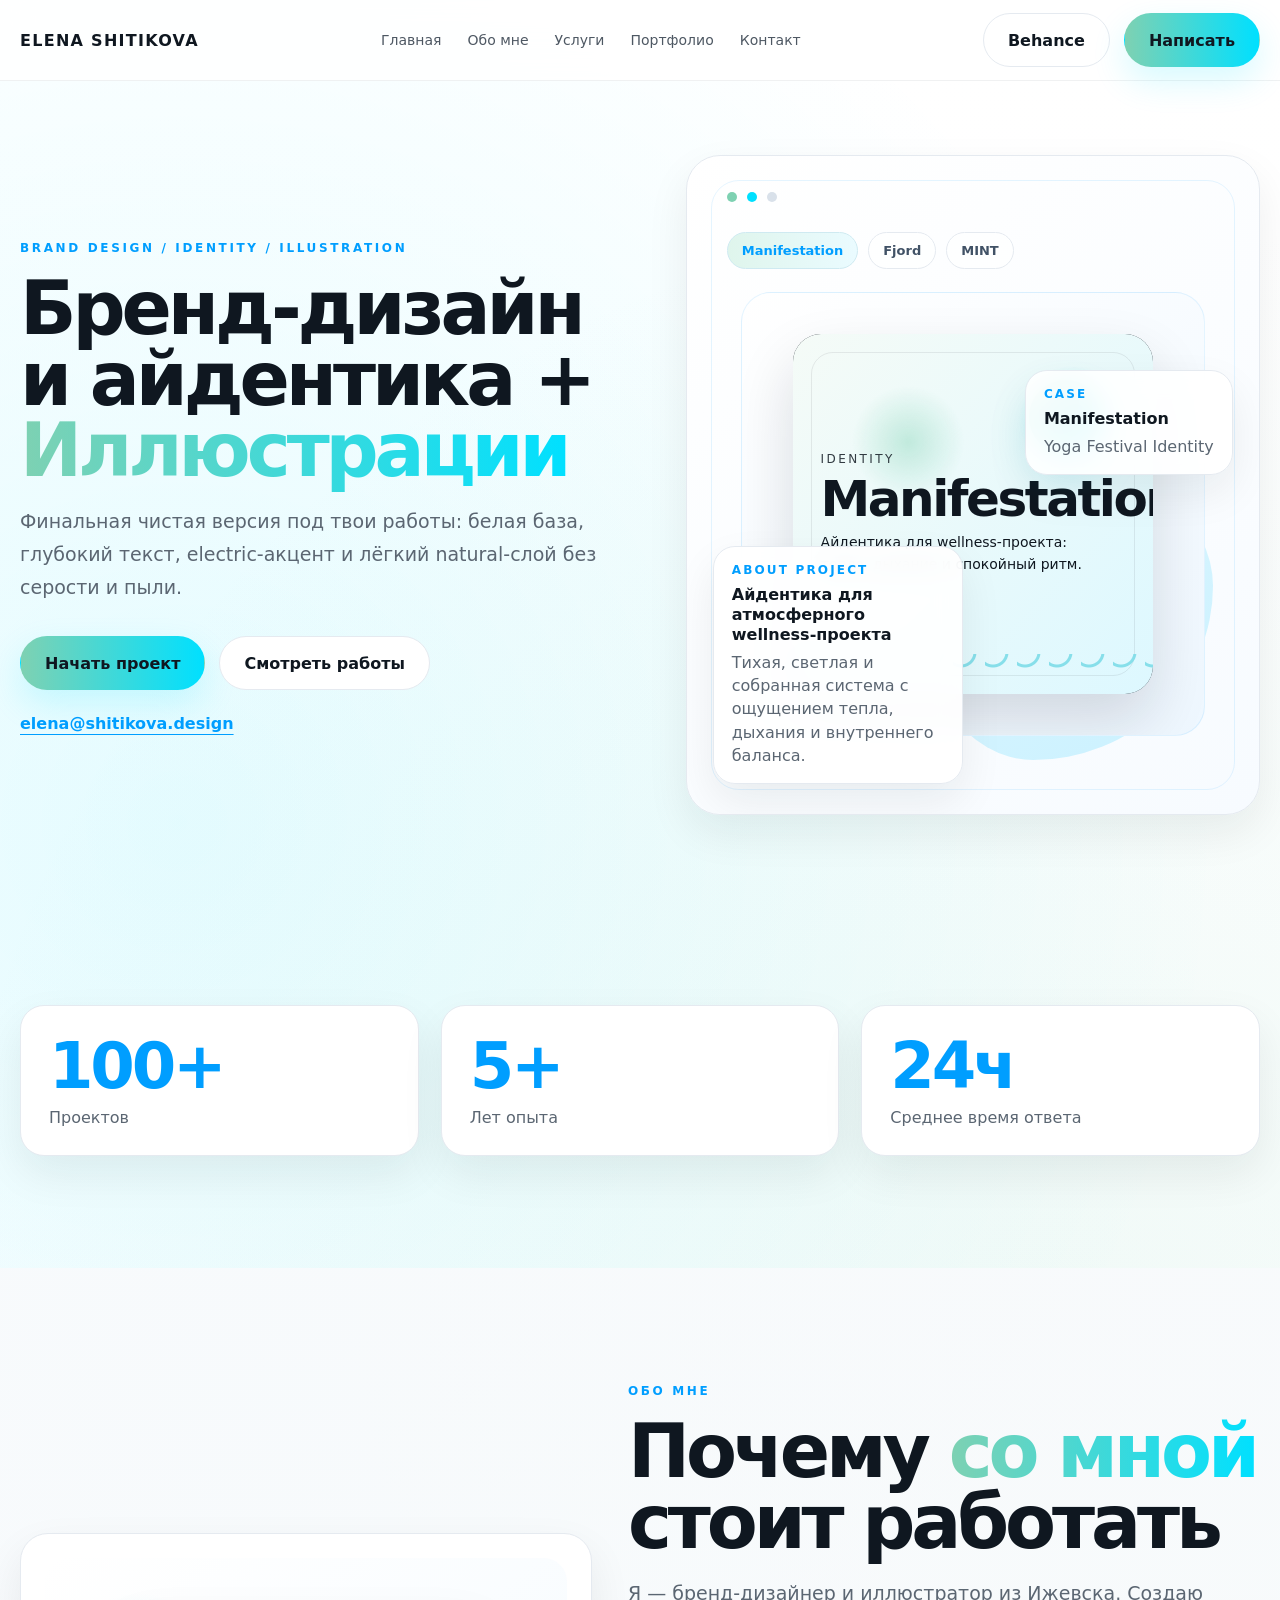
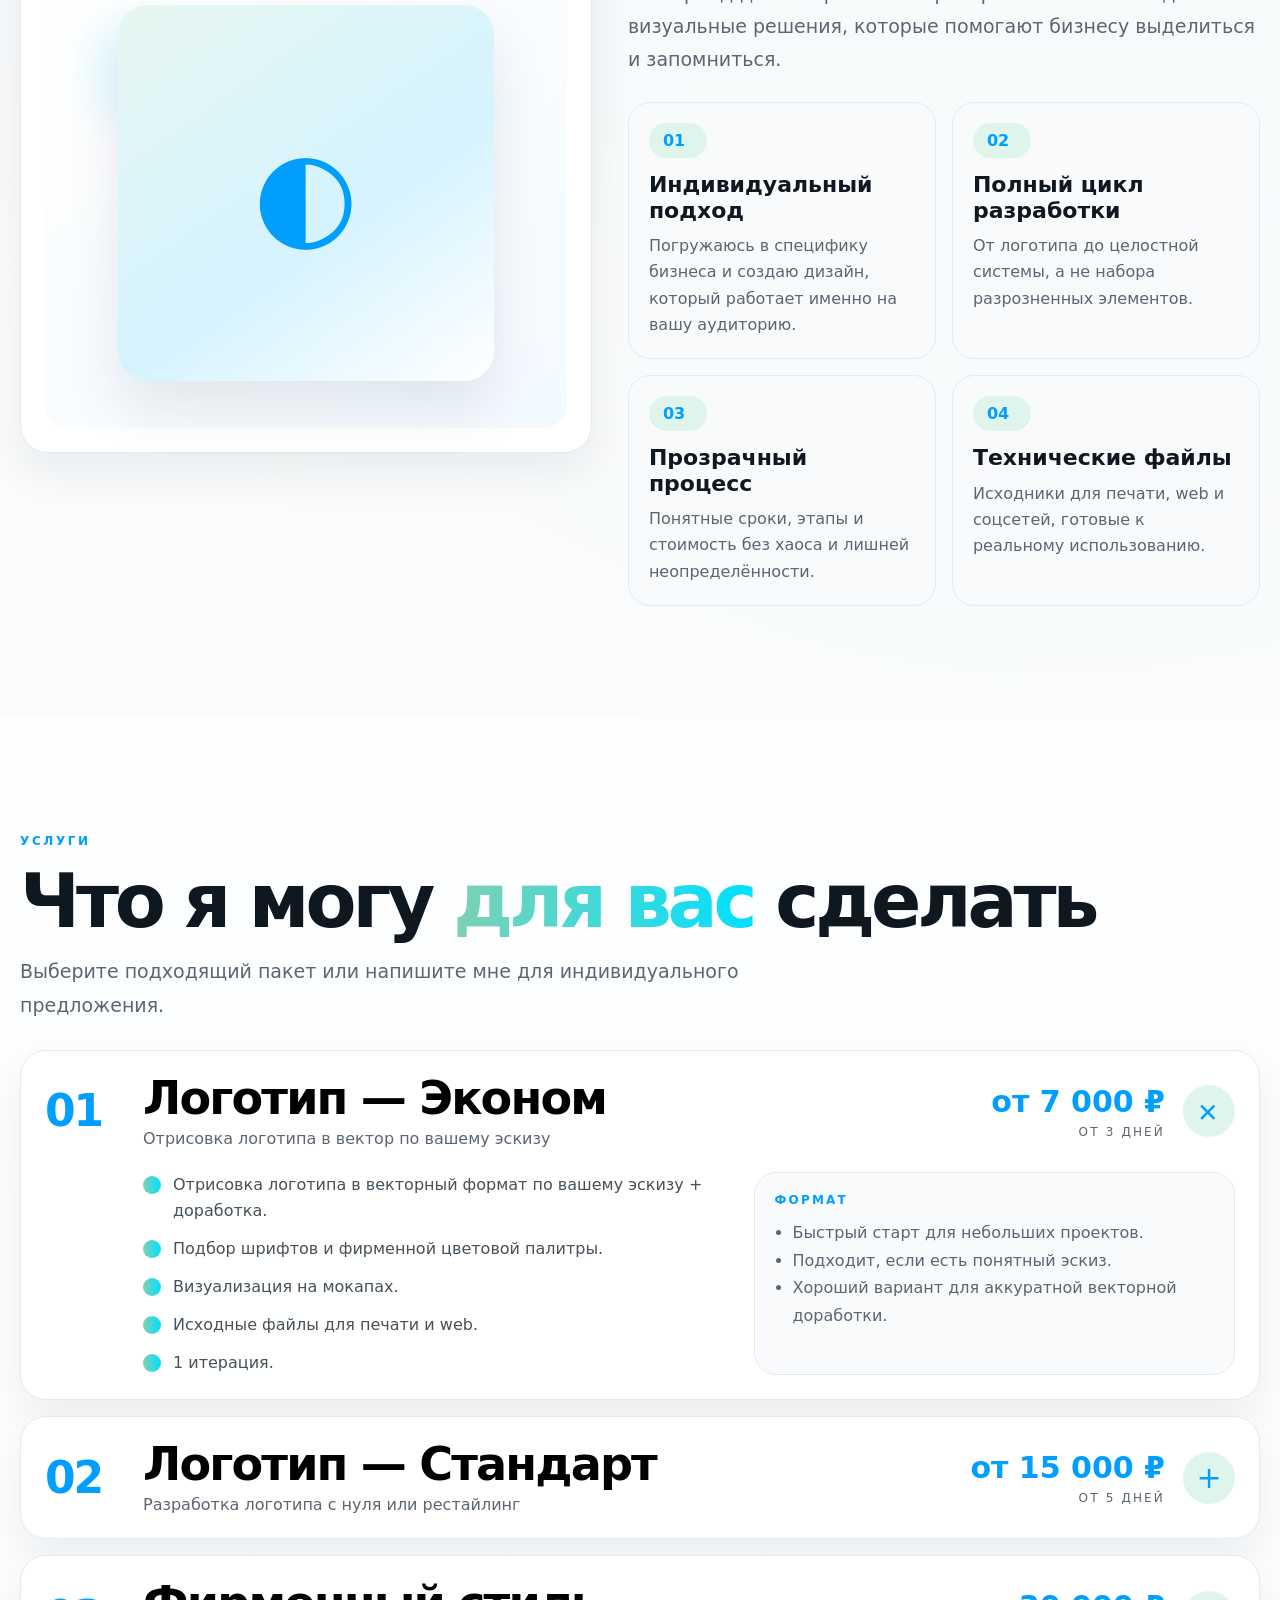
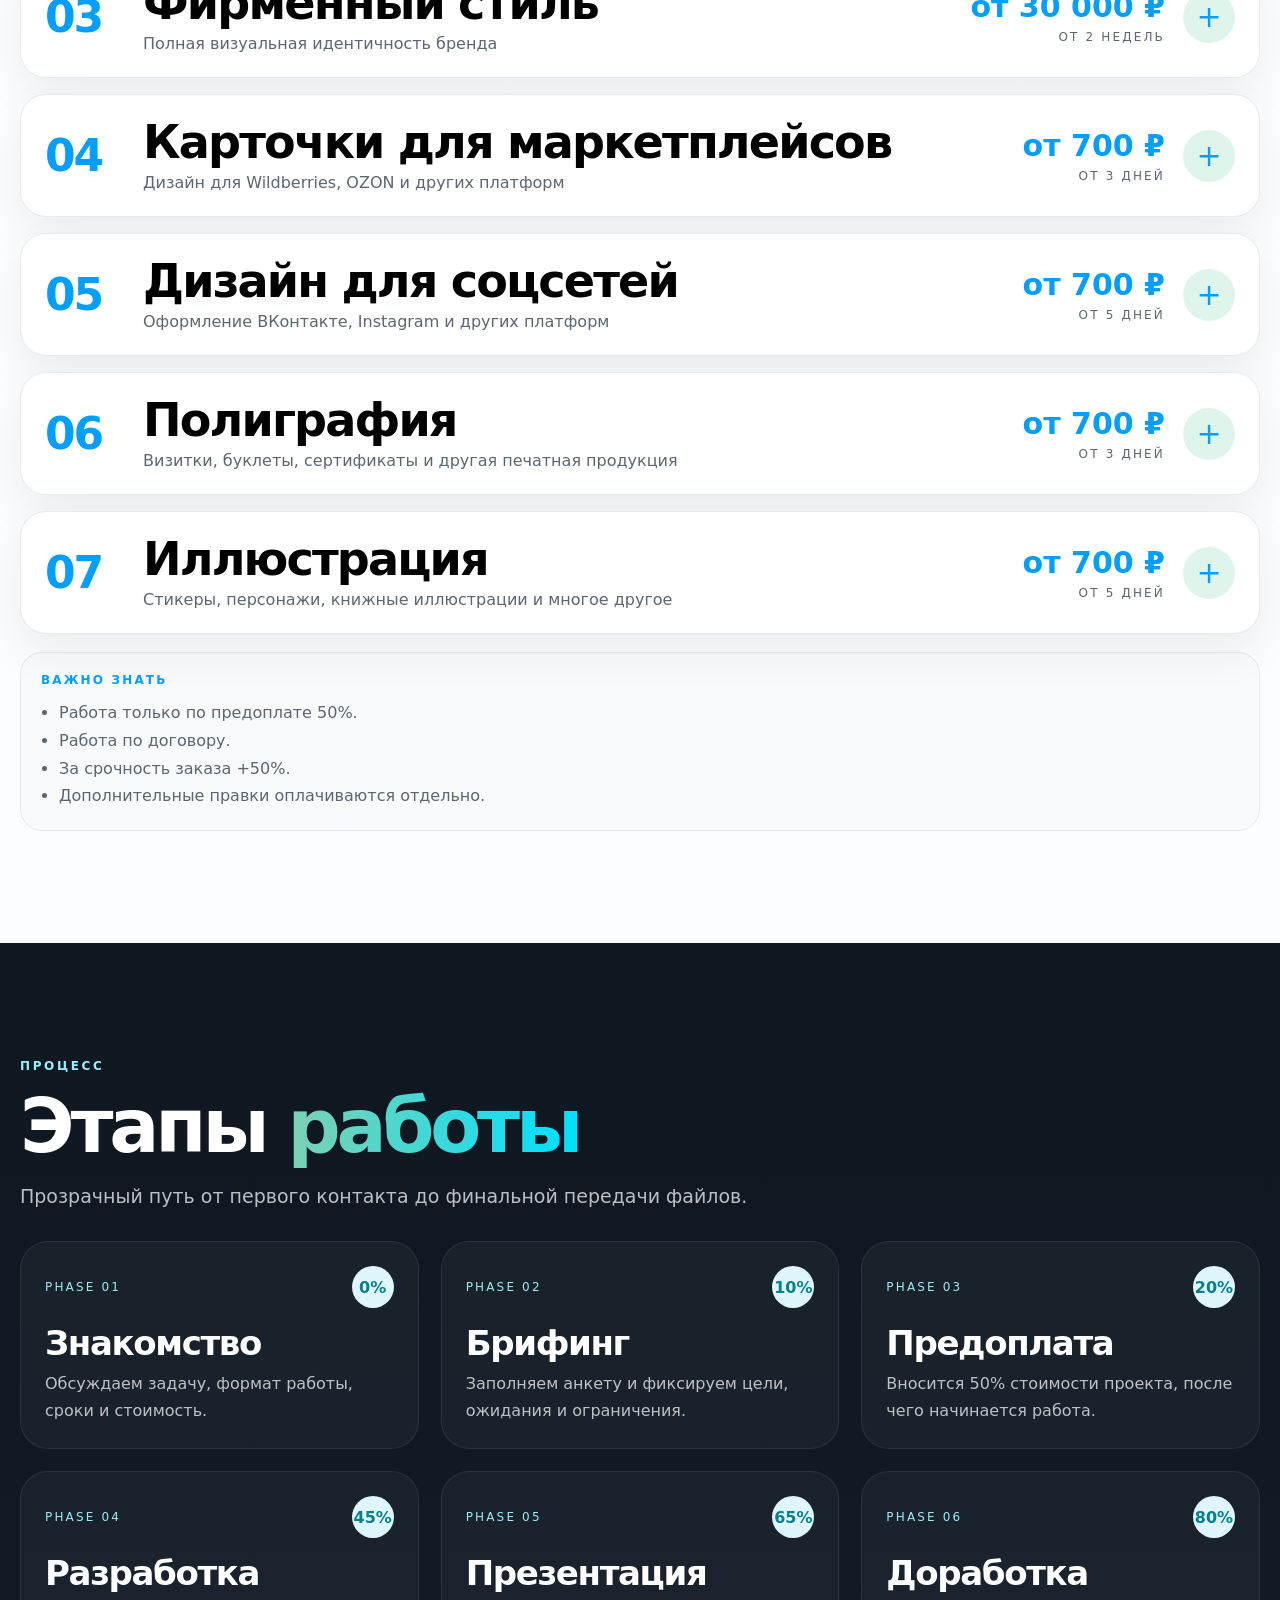
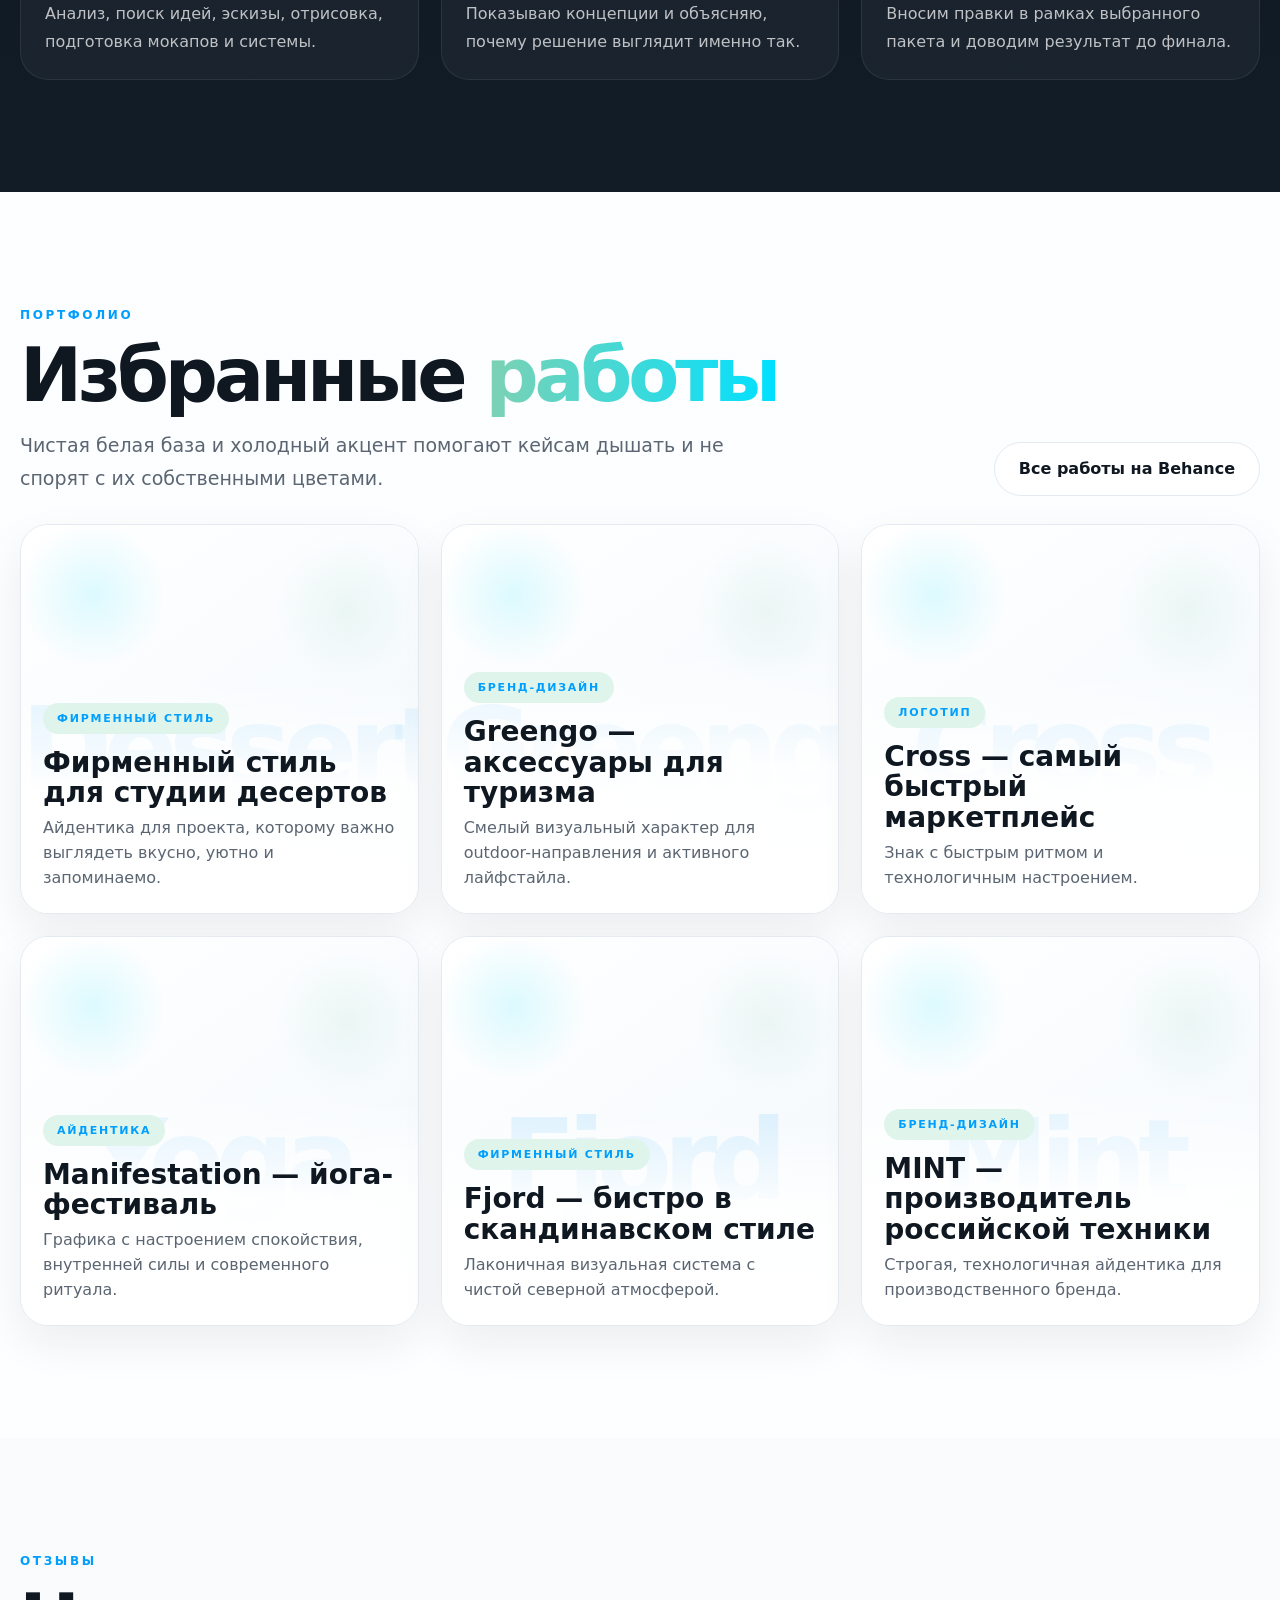
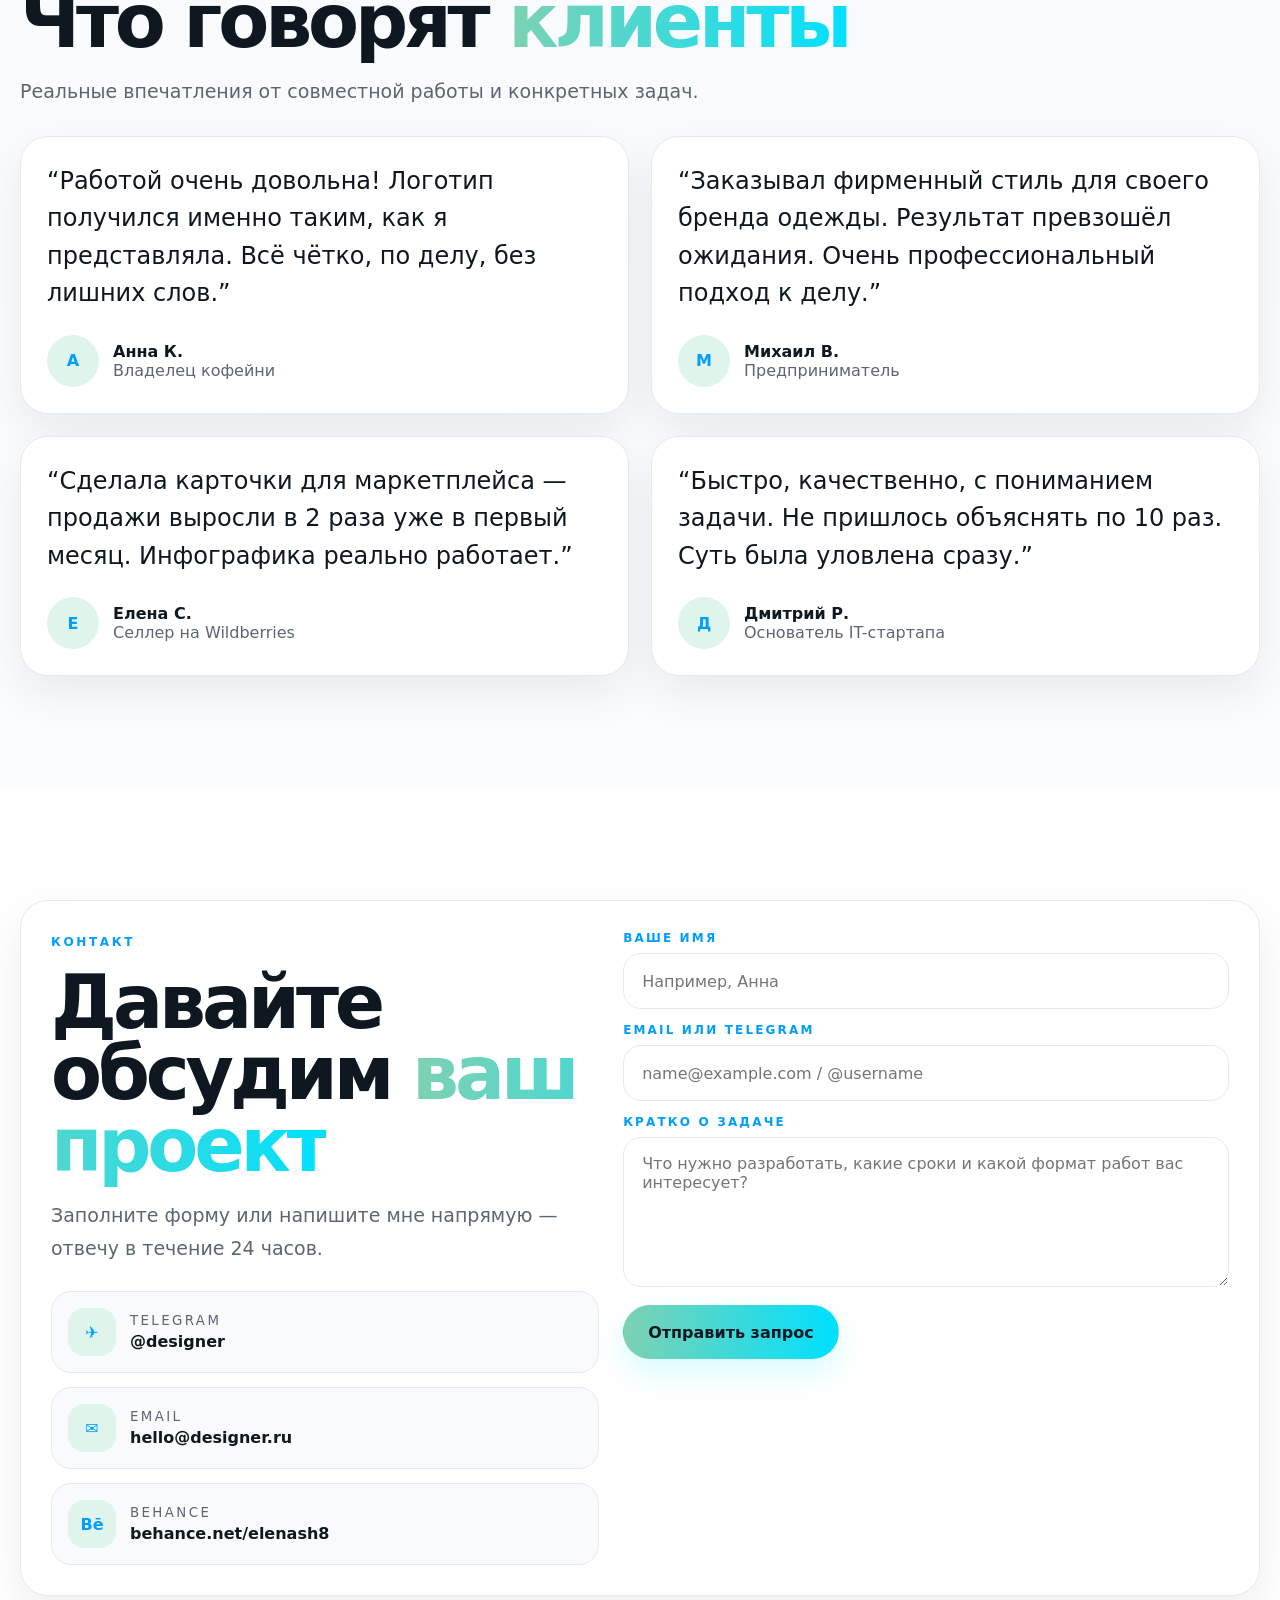
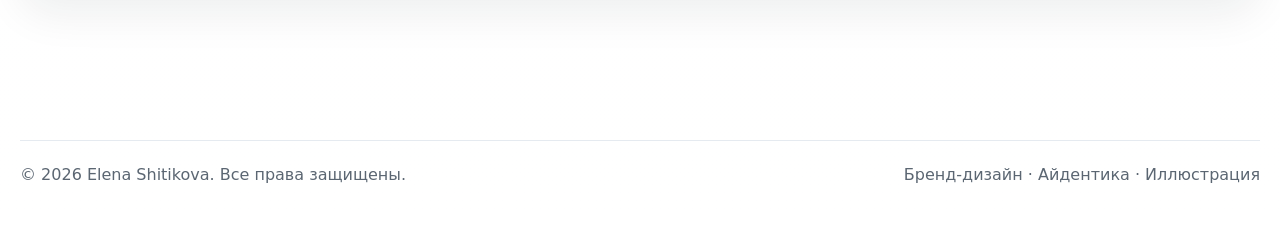
==== commit 6c0e0c9e: "txt.upd" ====
--- a/index.html
+++ b/index.html
@@ -195,12 +195,12 @@
 .case-bg-blob.a{width:220px;height:220px;left:74px;top:140px;background:linear-gradient(145deg,#EAFBF5,#CCF6E5)}
 .case-bg-blob.b{width:300px;height:300px;right:46px;bottom:54px;background:linear-gradient(145deg,#DFF7FF,#CAF1FF)}
 .case-card{
-  position:absolute; inset:136px 54px 64px 54px; border-radius:30px;
+  position:absolute; inset:136px 54px 78px 54px; border-radius:30px;
   background:linear-gradient(145deg, #FFFFFF 0%, #EEF7FF 100%);
   border:1px solid rgba(0,158,255,.10); overflow:hidden; display:grid; place-items:center;
 }
 .case-media{
-  width:84%; aspect-ratio:1 / 1; border-radius:28px; overflow:hidden;
+  width:78%; aspect-ratio:1 / 1; border-radius:28px; overflow:hidden;
   position:relative; box-shadow:0 28px 60px rgba(15,23,32,.14); background:#0F1720;
 }
 .case-slide{
@@ -212,8 +212,9 @@
   width:100%; height:100%; display:grid; place-items:center;
   position:relative; padding:28px; color:#fff;
 }
-.case-art h3{margin:0; font-size:54px; line-height:.92; letter-spacing:-.05em}
-.case-art p{margin:10px 0 0; font-size:14px; line-height:1.55; max-width:280px}
+.case-art h3{margin:0; font-size:clamp(34px,4.2vw,50px); line-height:.92; letter-spacing:-.05em}
+.case-art p{display:none; margin:10px 0 0; font-size:14px; line-height:1.55; max-width:280px; overflow-wrap:break-word}
+.case-art.is-ready p{display:block}
 .case-art small{display:block; margin-bottom:10px; font-size:12px; letter-spacing:.2em; text-transform:uppercase; opacity:.84}
 .case-manifestation{
   background:
@@ -269,16 +270,16 @@
 .case-caption{
   position:absolute; background:rgba(255,255,255,.92); backdrop-filter:blur(12px);
   border:1px solid var(--line); border-radius:22px; box-shadow:var(--shadow);
-  padding:16px 18px; max-width:220px; z-index:3;
+  padding:16px 18px; max-width:250px; z-index:3;
 }
 .case-caption small{
   display:block; margin-bottom:8px; color:var(--electric-deep); font-size:12px;
   letter-spacing:.18em; text-transform:uppercase; font-weight:800;
 }
 .case-caption strong{display:block; font-size:16px; line-height:1.25}
-.case-caption span{display:block; margin-top:6px; color:var(--muted); line-height:1.45}
+.case-caption span{display:block; margin-top:6px; color:var(--muted); line-height:1.45; overflow-wrap:break-word}
 .caption-right{right:26px; top:214px}
-.caption-bottom{left:26px; bottom:28px}
+.caption-bottom{left:26px; bottom:30px}
 .hero-stage > .hero-blob,
 .hero-stage > .hero-wave,
 .hero-stage > .hero-core,
@@ -867,17 +868,31 @@
 const captionMain = document.getElementById('captionMain');
 const captionText = document.getElementById('captionText');
 
+function renderCase(key) {
+  const content = caseContent[key];
+
+  if (!content || !captionMain || !captionText) return;
+
+  caseButtons.forEach((item) => item.classList.toggle('active', item.dataset.case === key));
+  caseSlides.forEach((slide) => slide.classList.toggle('active', slide.dataset.slide === key));
+  captionMain.innerHTML = `<small>CASE</small><strong>${content.title}</strong><span>${content.subtitle}</span>`;
+  captionText.innerHTML = `<small>ABOUT PROJECT</small><strong>${content.textTitle}</strong><span>${content.text}</span>`;
+}
+
+const manifestationText = document.querySelector('.case-manifestation p');
+const fjordText = document.querySelector('.case-fjord p');
+const fishText = document.querySelector('.case-fjord .fish');
+
+if (manifestationText) manifestationText.textContent = 'Айдентика для wellness-проекта: тепло, дыхание и спокойный ритм.';
+if (fjordText) fjordText.textContent = 'Скандинавская чистота, спокойный ритм и атмосферный nordic-визуал.';
+if (fishText) fishText.textContent = '◁ ◁ ◁';
+document.querySelectorAll('.case-art').forEach((item) => item.classList.add('is-ready'));
+renderCase('manifestation');
+
 caseButtons.forEach((btn) => {
   btn.addEventListener('click', () => {
     const key = btn.dataset.case;
-    const content = caseContent[key];
-
-    if (!content || !captionMain || !captionText) return;
-
-    caseButtons.forEach((item) => item.classList.toggle('active', item === btn));
-    caseSlides.forEach((slide) => slide.classList.toggle('active', slide.dataset.slide === key));
-    captionMain.innerHTML = `<small>CASE</small><strong>${content.title}</strong><span>${content.subtitle}</span>`;
-    captionText.innerHTML = `<small>ABOUT PROJECT</small><strong>${content.textTitle}</strong><span>${content.text}</span>`;
+    renderCase(key);
   });
 });
 
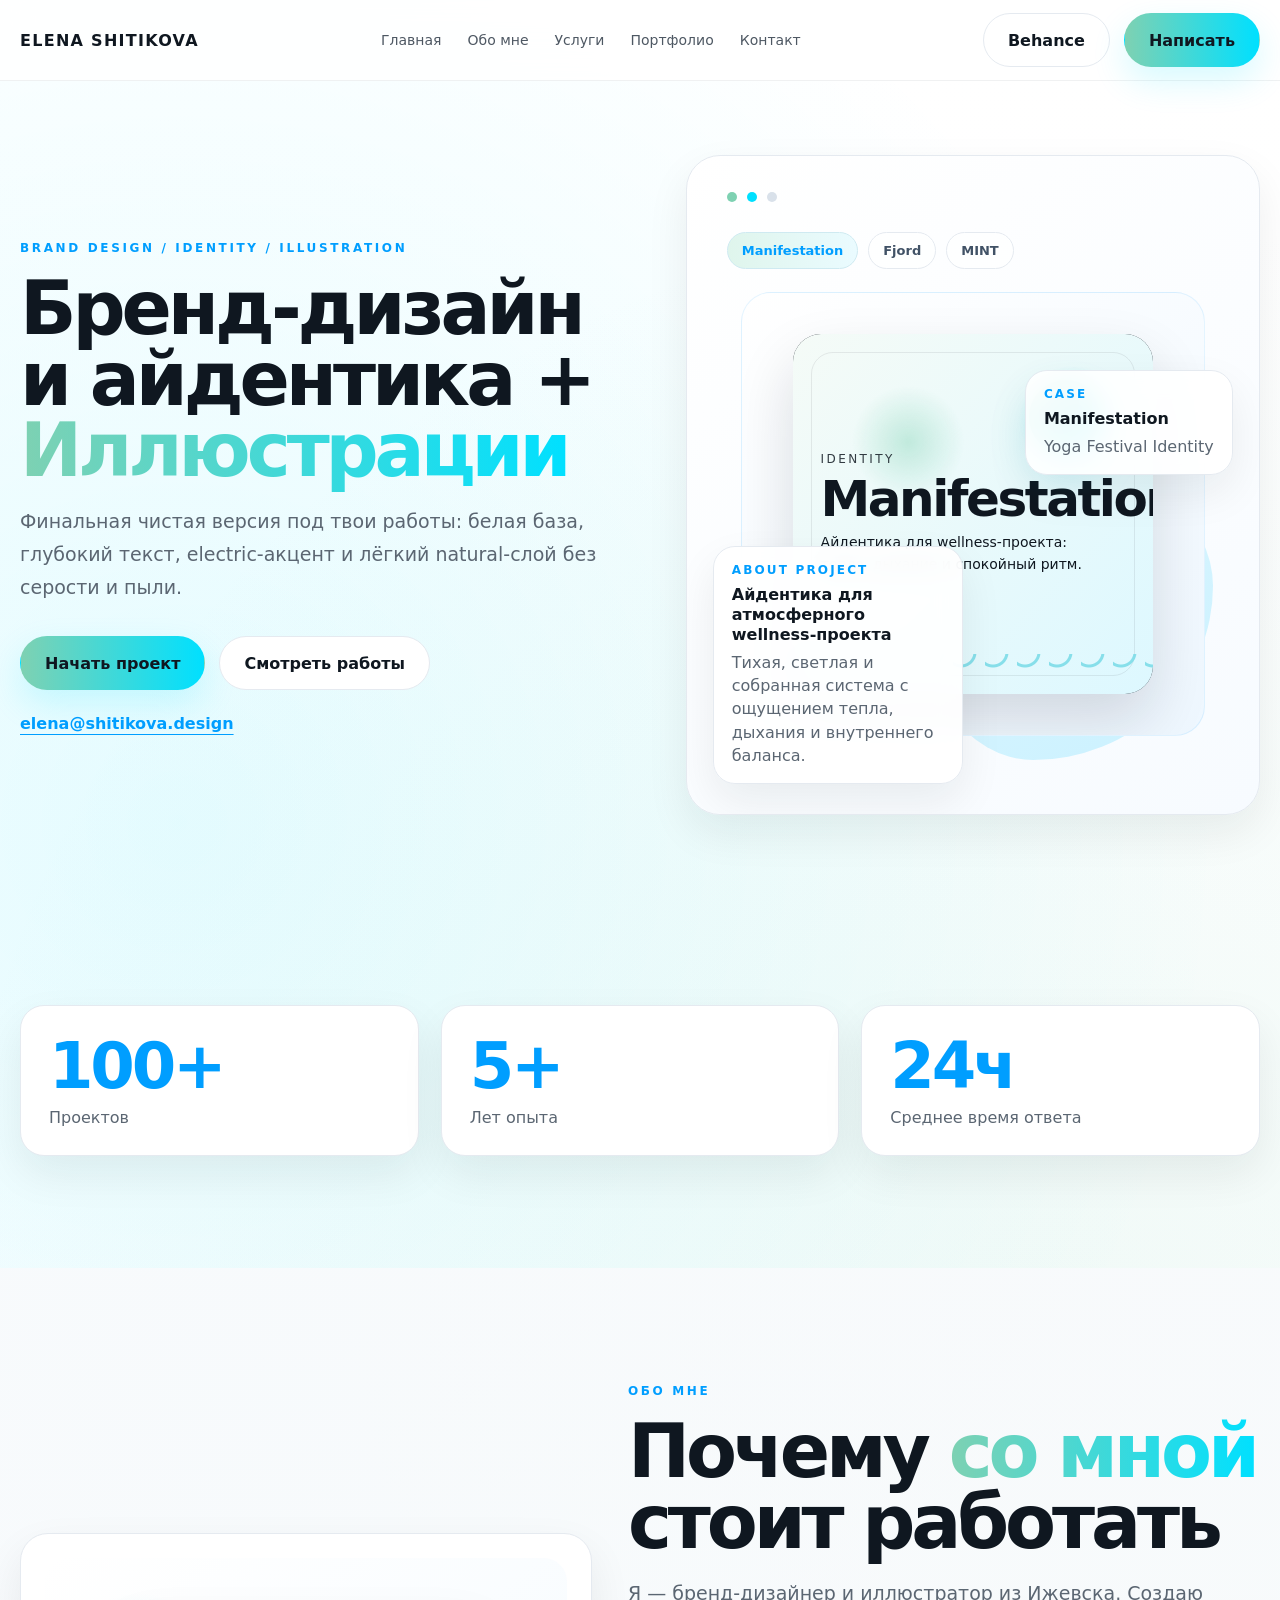
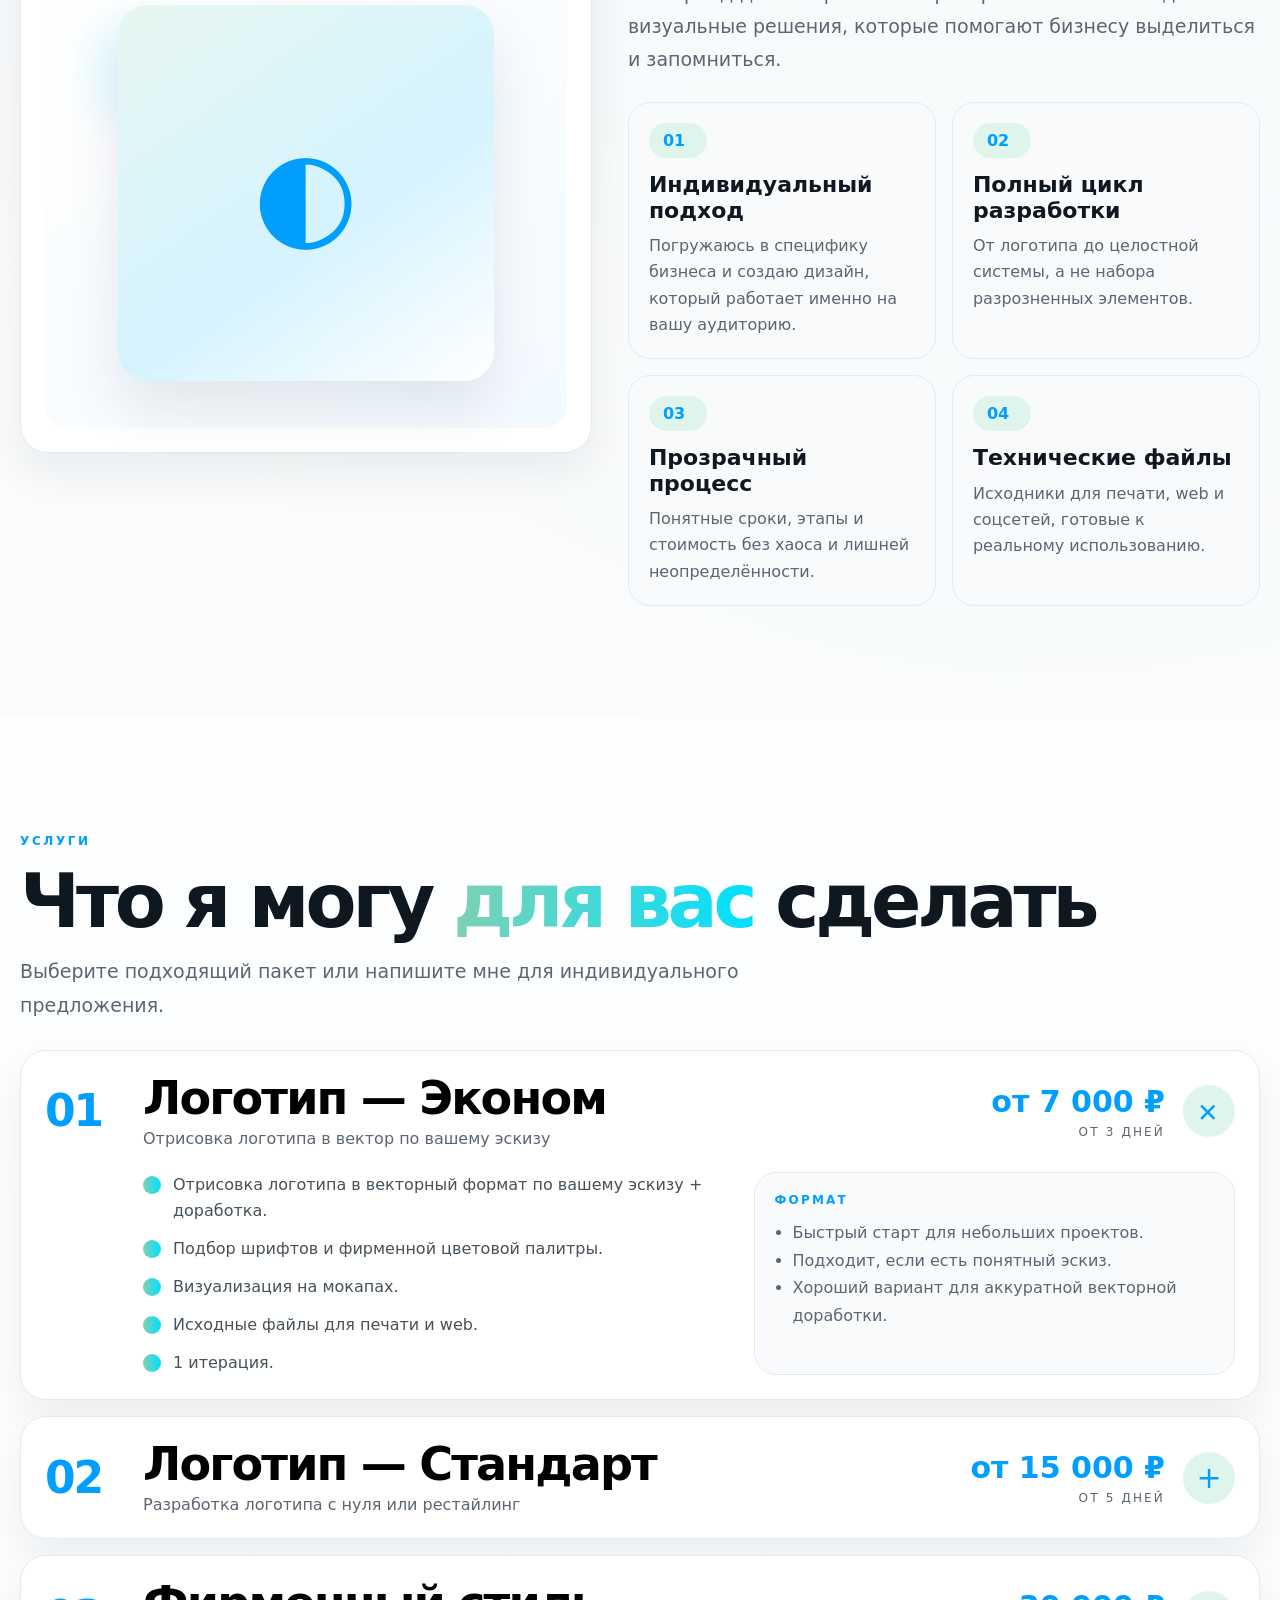
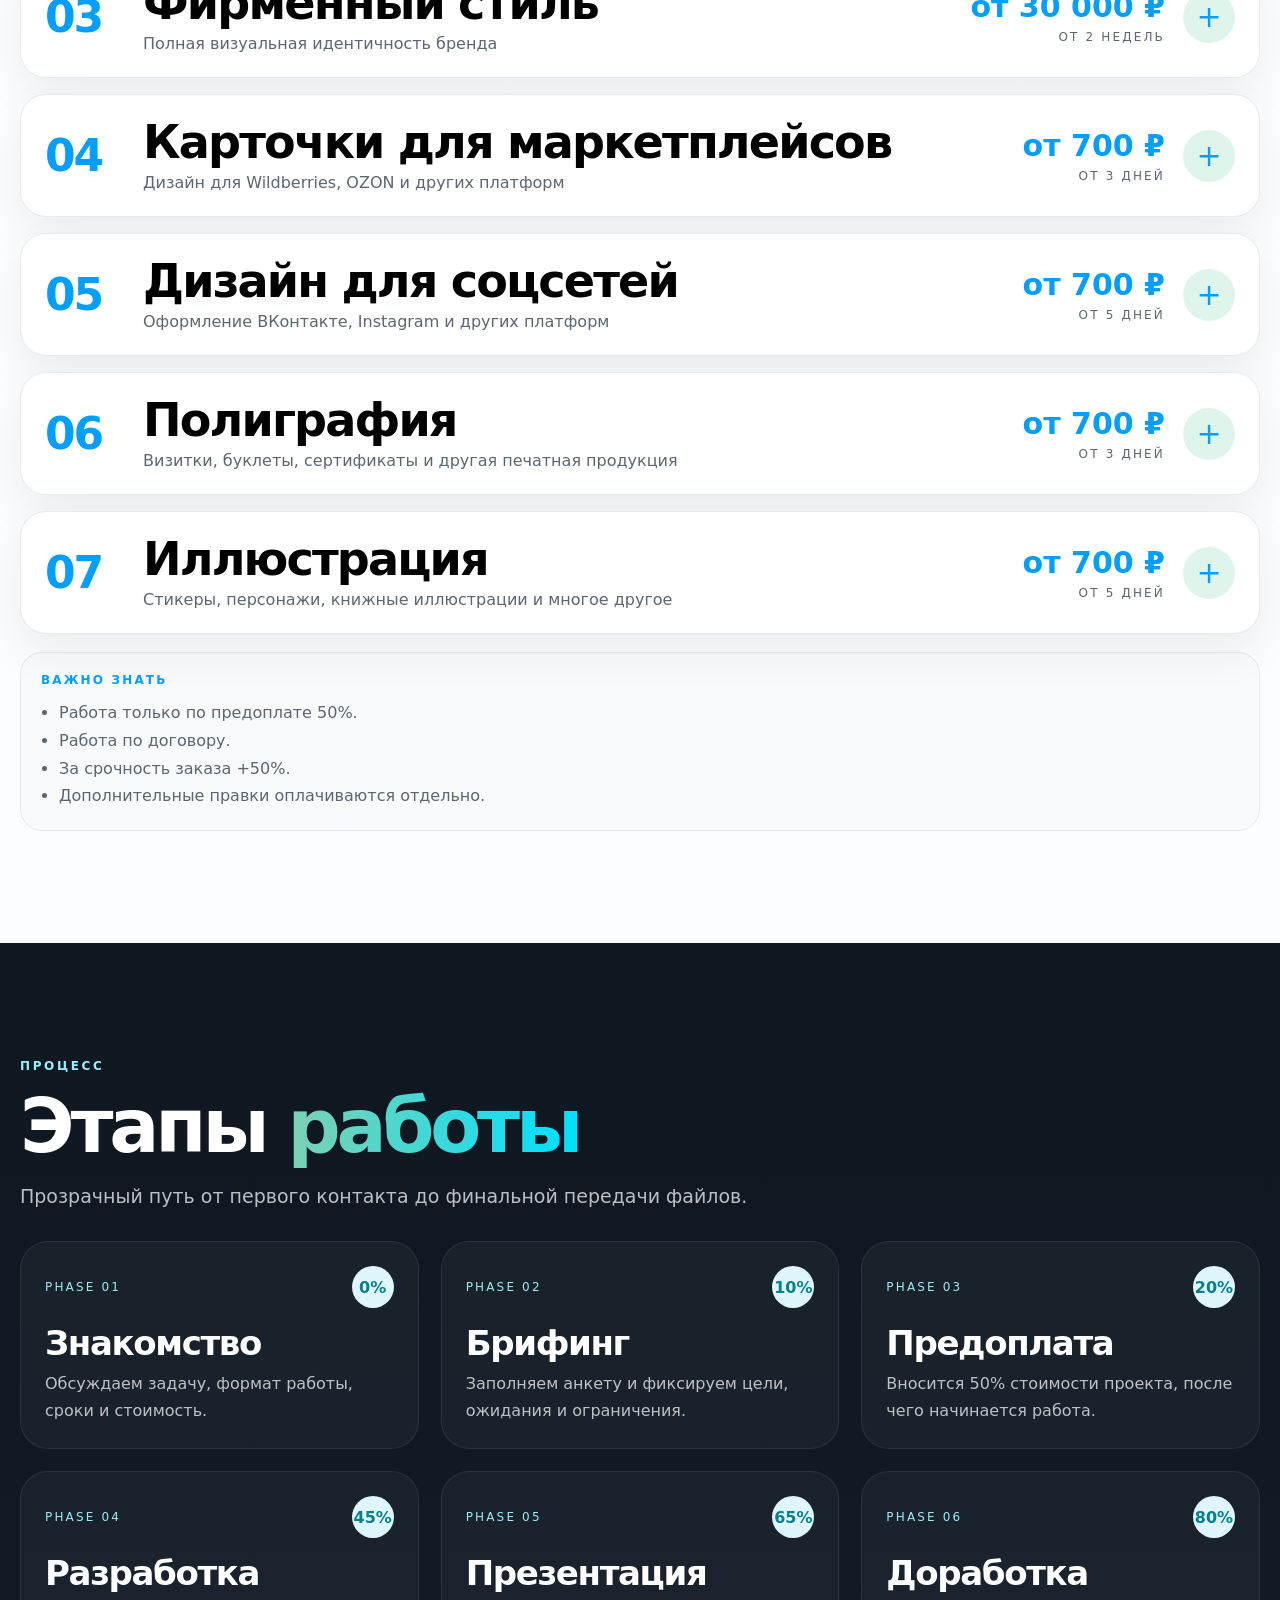
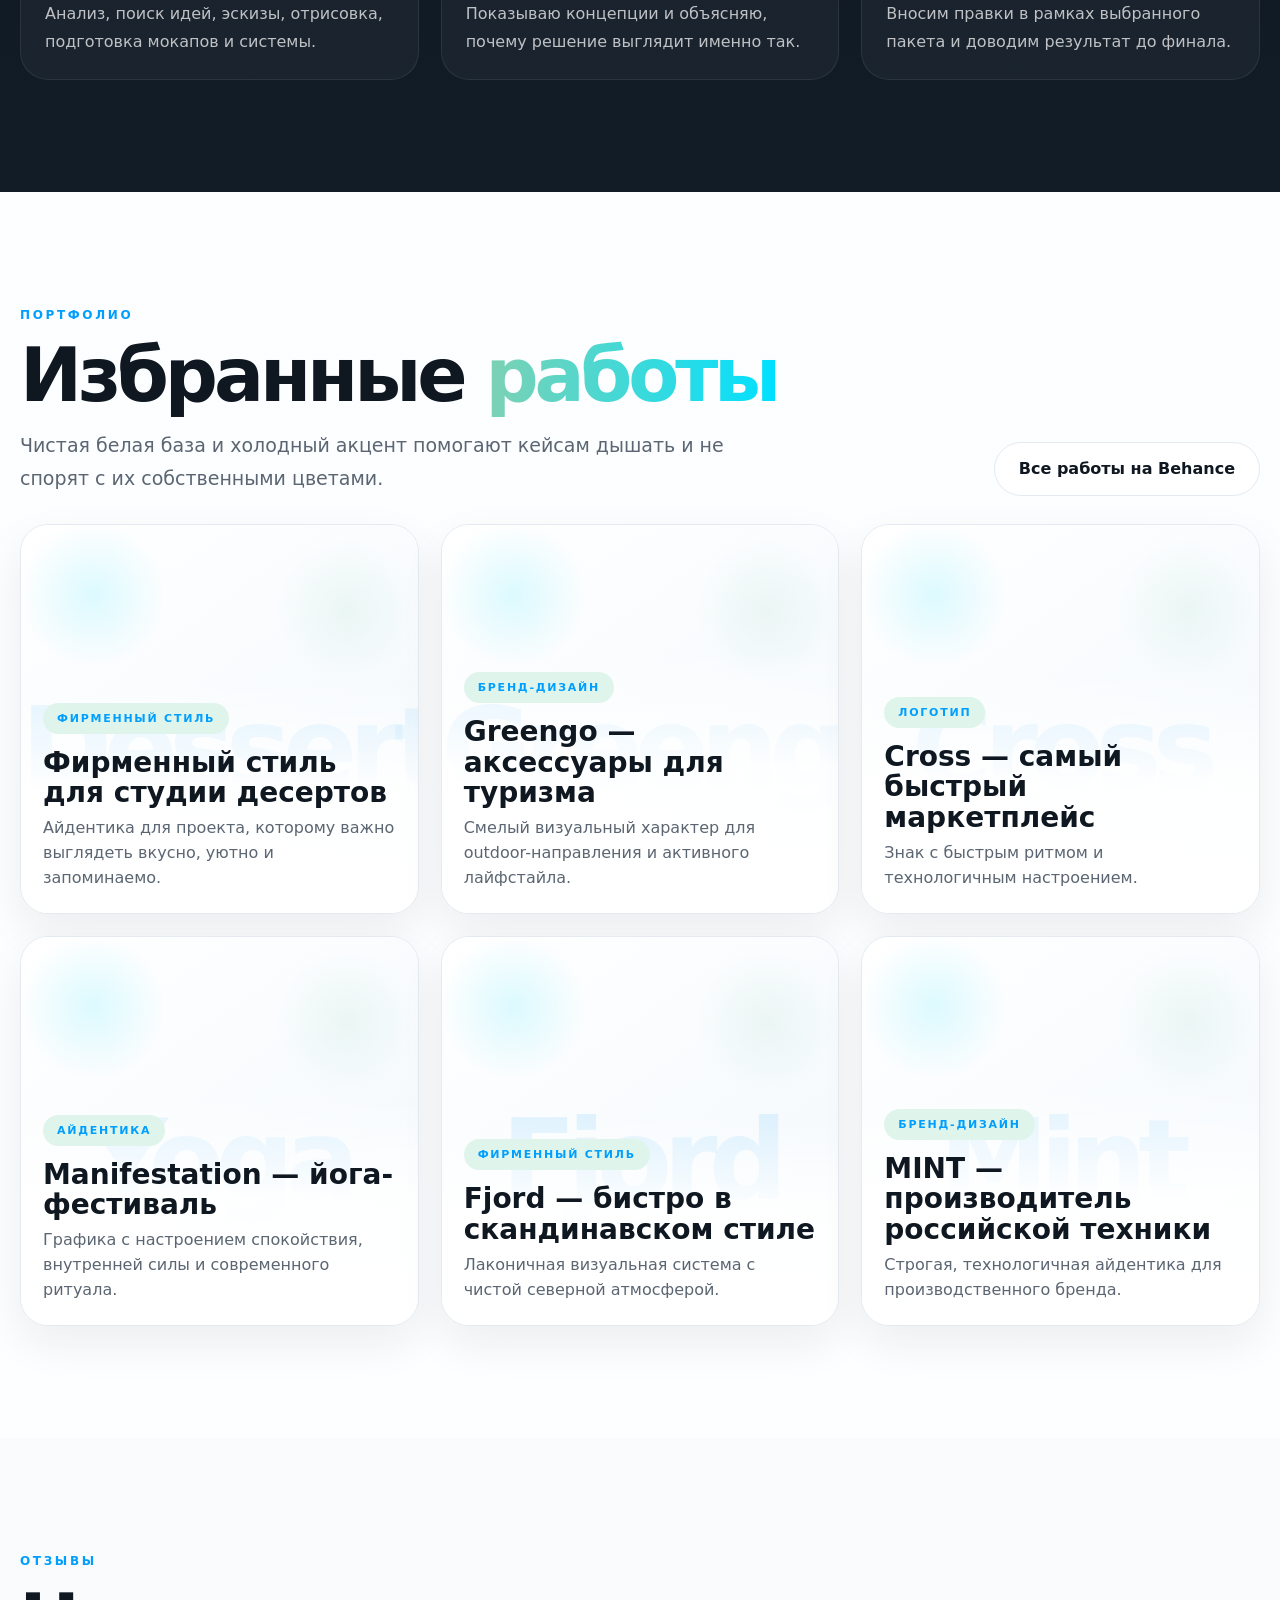
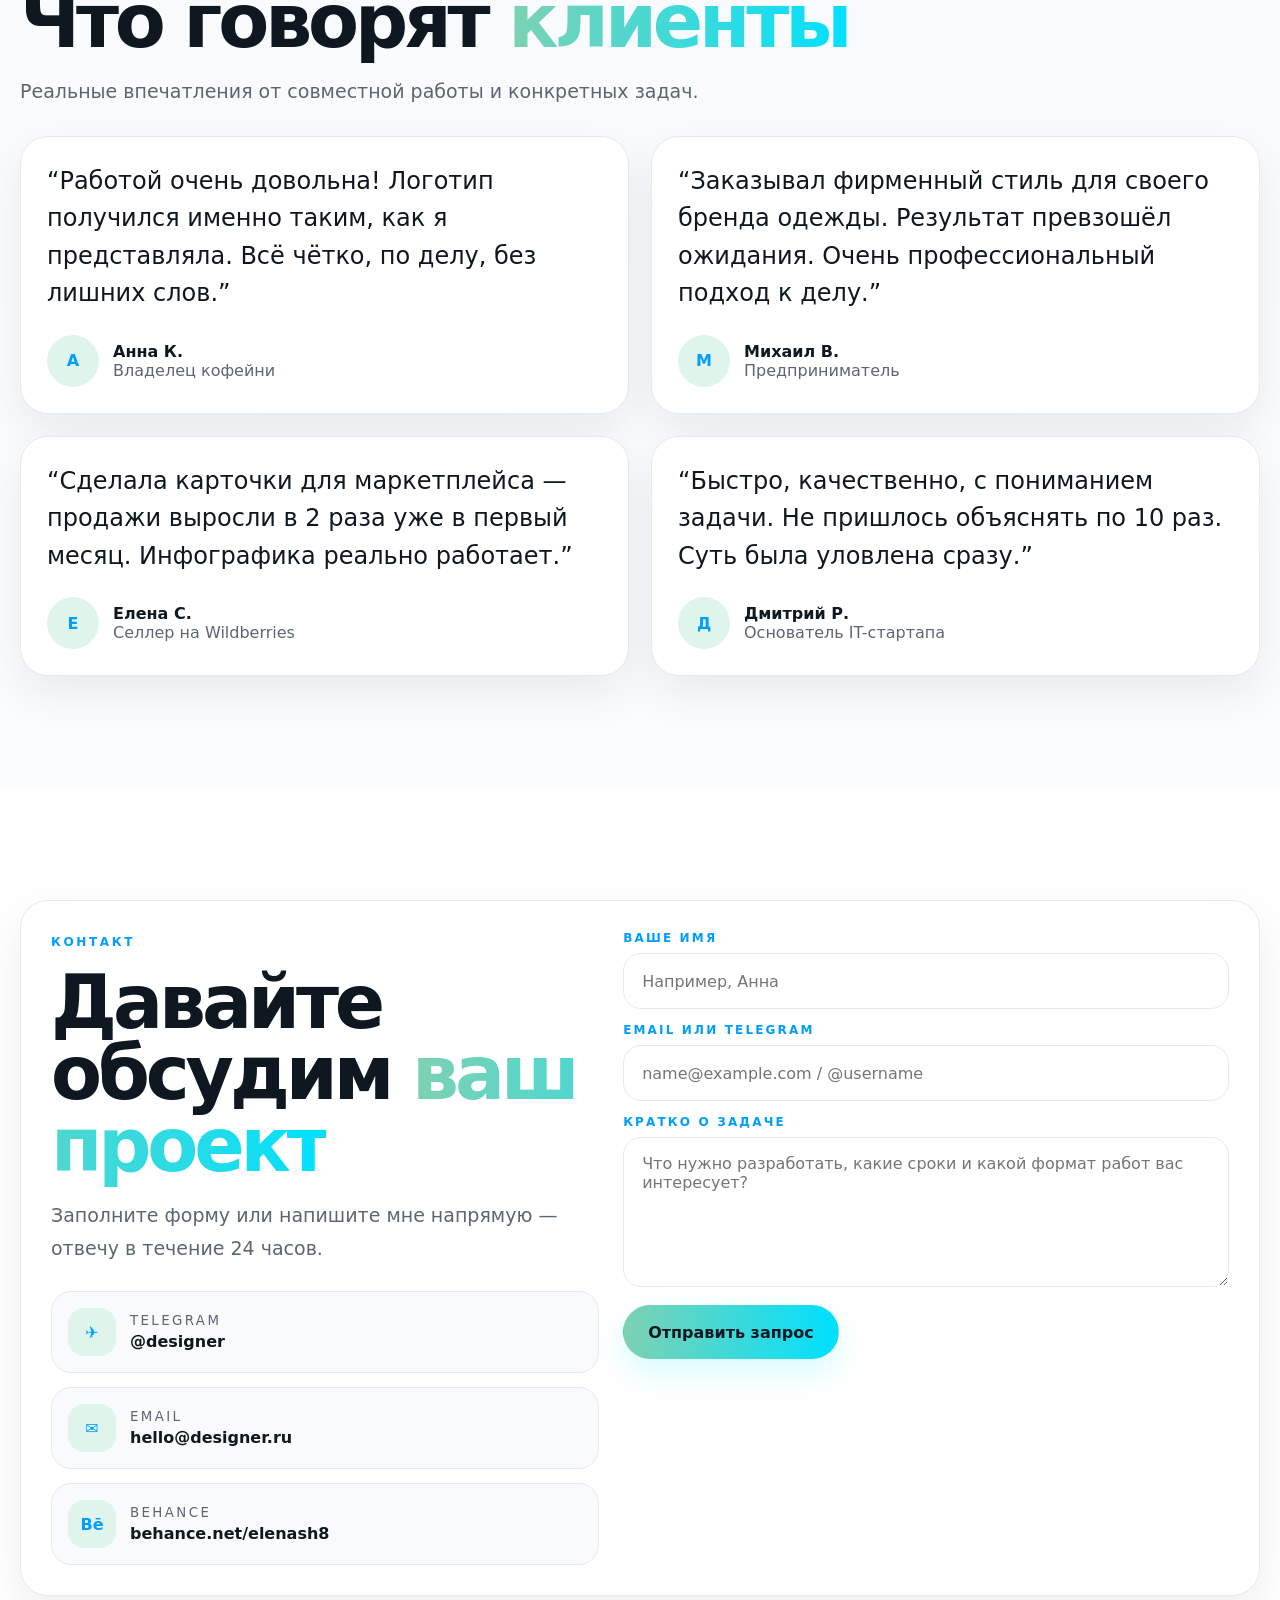
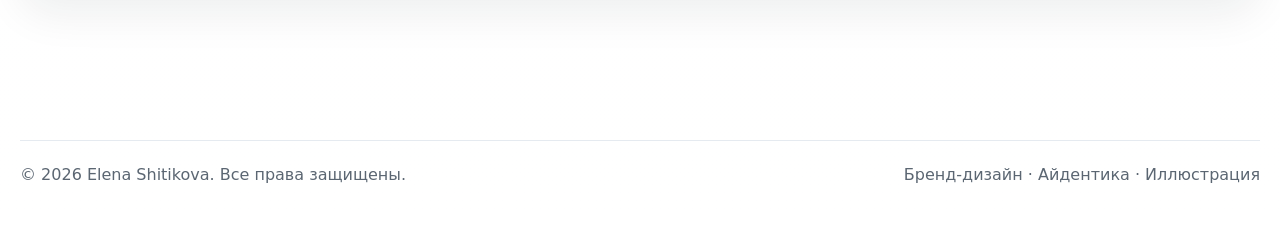
==== commit a2b1f41c: "fix hero switcher overlay" ====
--- a/index.html
+++ b/index.html
@@ -604,13 +604,6 @@
         <strong>РђР№РґРµРЅС‚РёРєР° РґР»СЏ Р°С‚РјРѕСЃС„РµСЂРЅРѕРіРѕ wellness-РїСЂРѕРµРєС‚Р°</strong>
         <span>РўРёС…Р°СЏ, СЃРІРµС‚Р»Р°СЏ Рё СЃРѕР±СЂР°РЅРЅР°СЏ СЃРёСЃС‚РµРјР° СЃ РѕС‰СѓС‰РµРЅРёРµРј С‚РµРїР»Р°, РґС‹С…Р°РЅРёСЏ Рё РІРЅСѓС‚СЂРµРЅРЅРµРіРѕ Р±Р°Р»Р°РЅСЃР°.</span>
       </div>
-      <div class="hero-blob a"></div>
-      <div class="hero-blob b"></div>
-      <div class="hero-frame"></div>
-      <div class="hero-wave"></div>
-      <div class="hero-core"><div class="shape"></div></div>
-      <div class="hero-panel one"><strong>Natural</strong><span>Мягкий зелёный работает как поддержка, а не как главный цвет сайта.</span></div>
-      <div class="hero-panel two"><strong>Electric</strong><span>Холодный акцент собирает внимание и даёт современный свежий ритм.</span></div>
     </div>
   </div>
 </section>
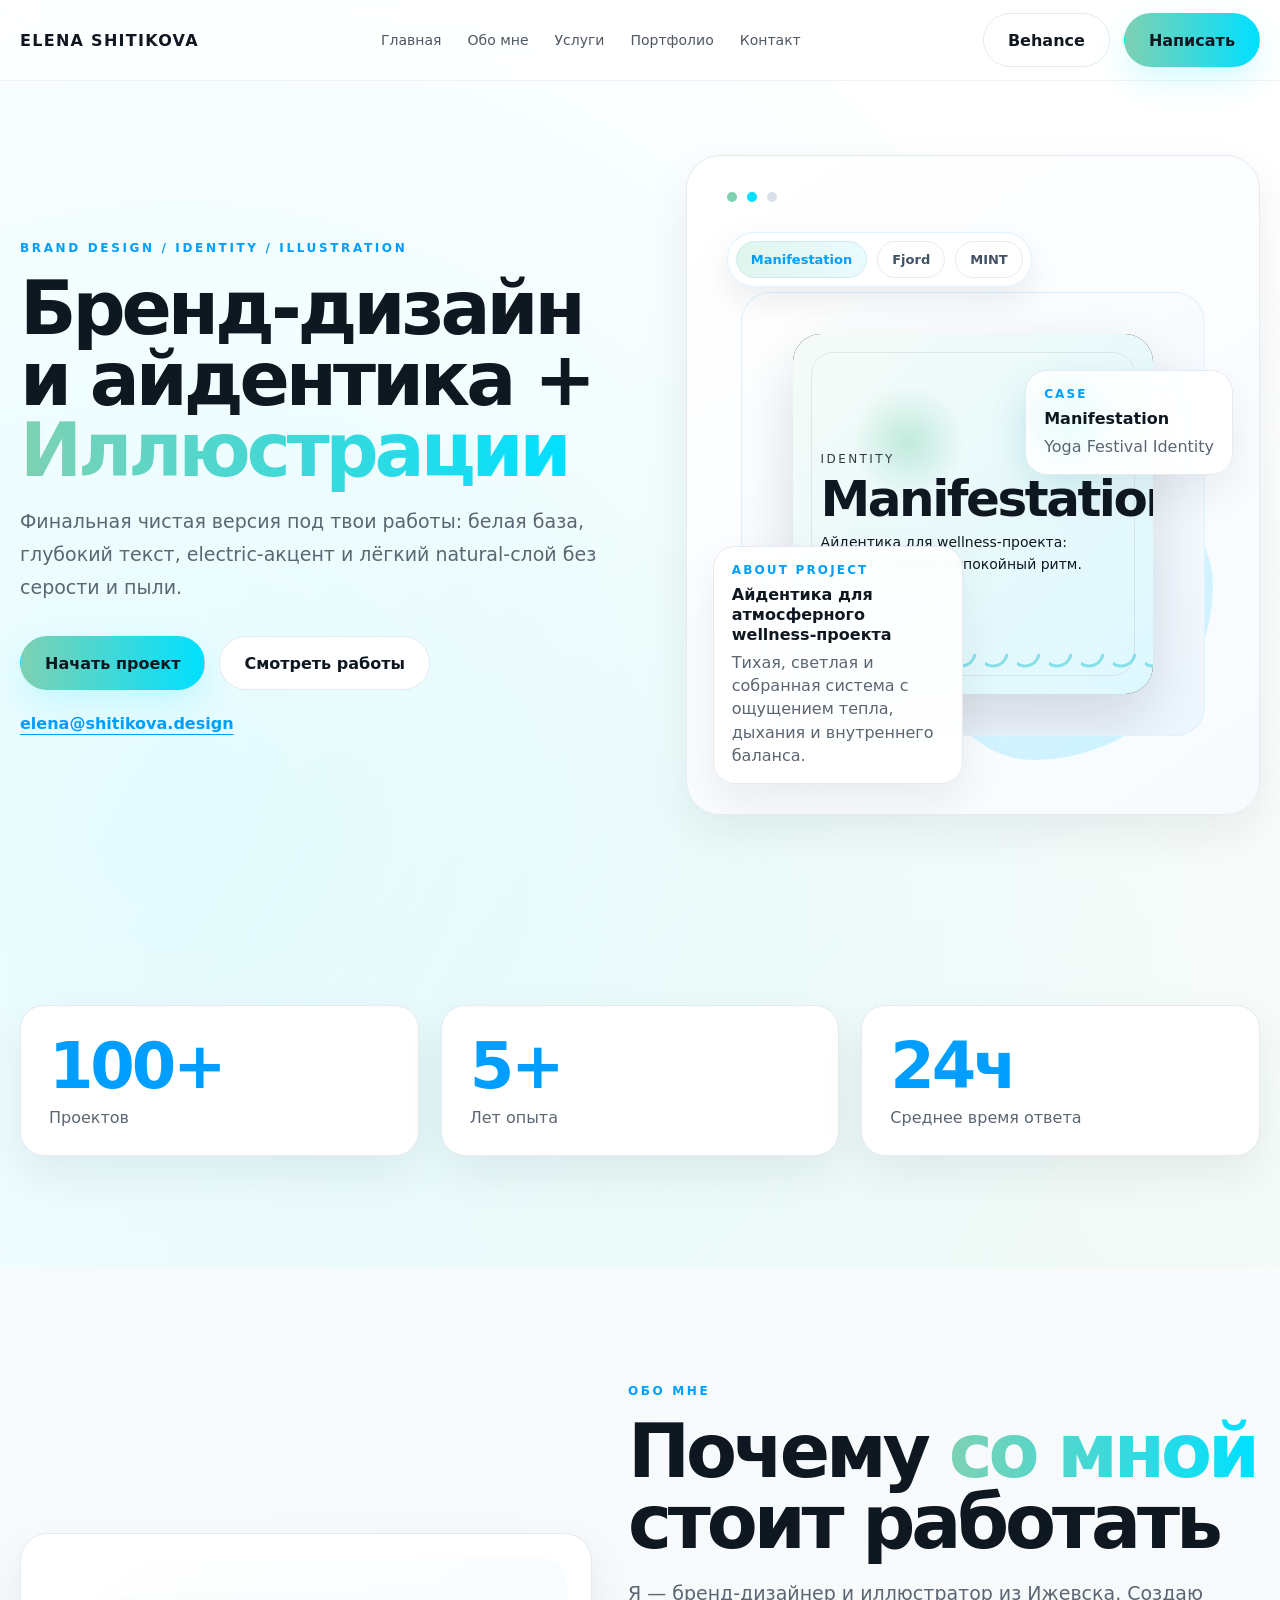
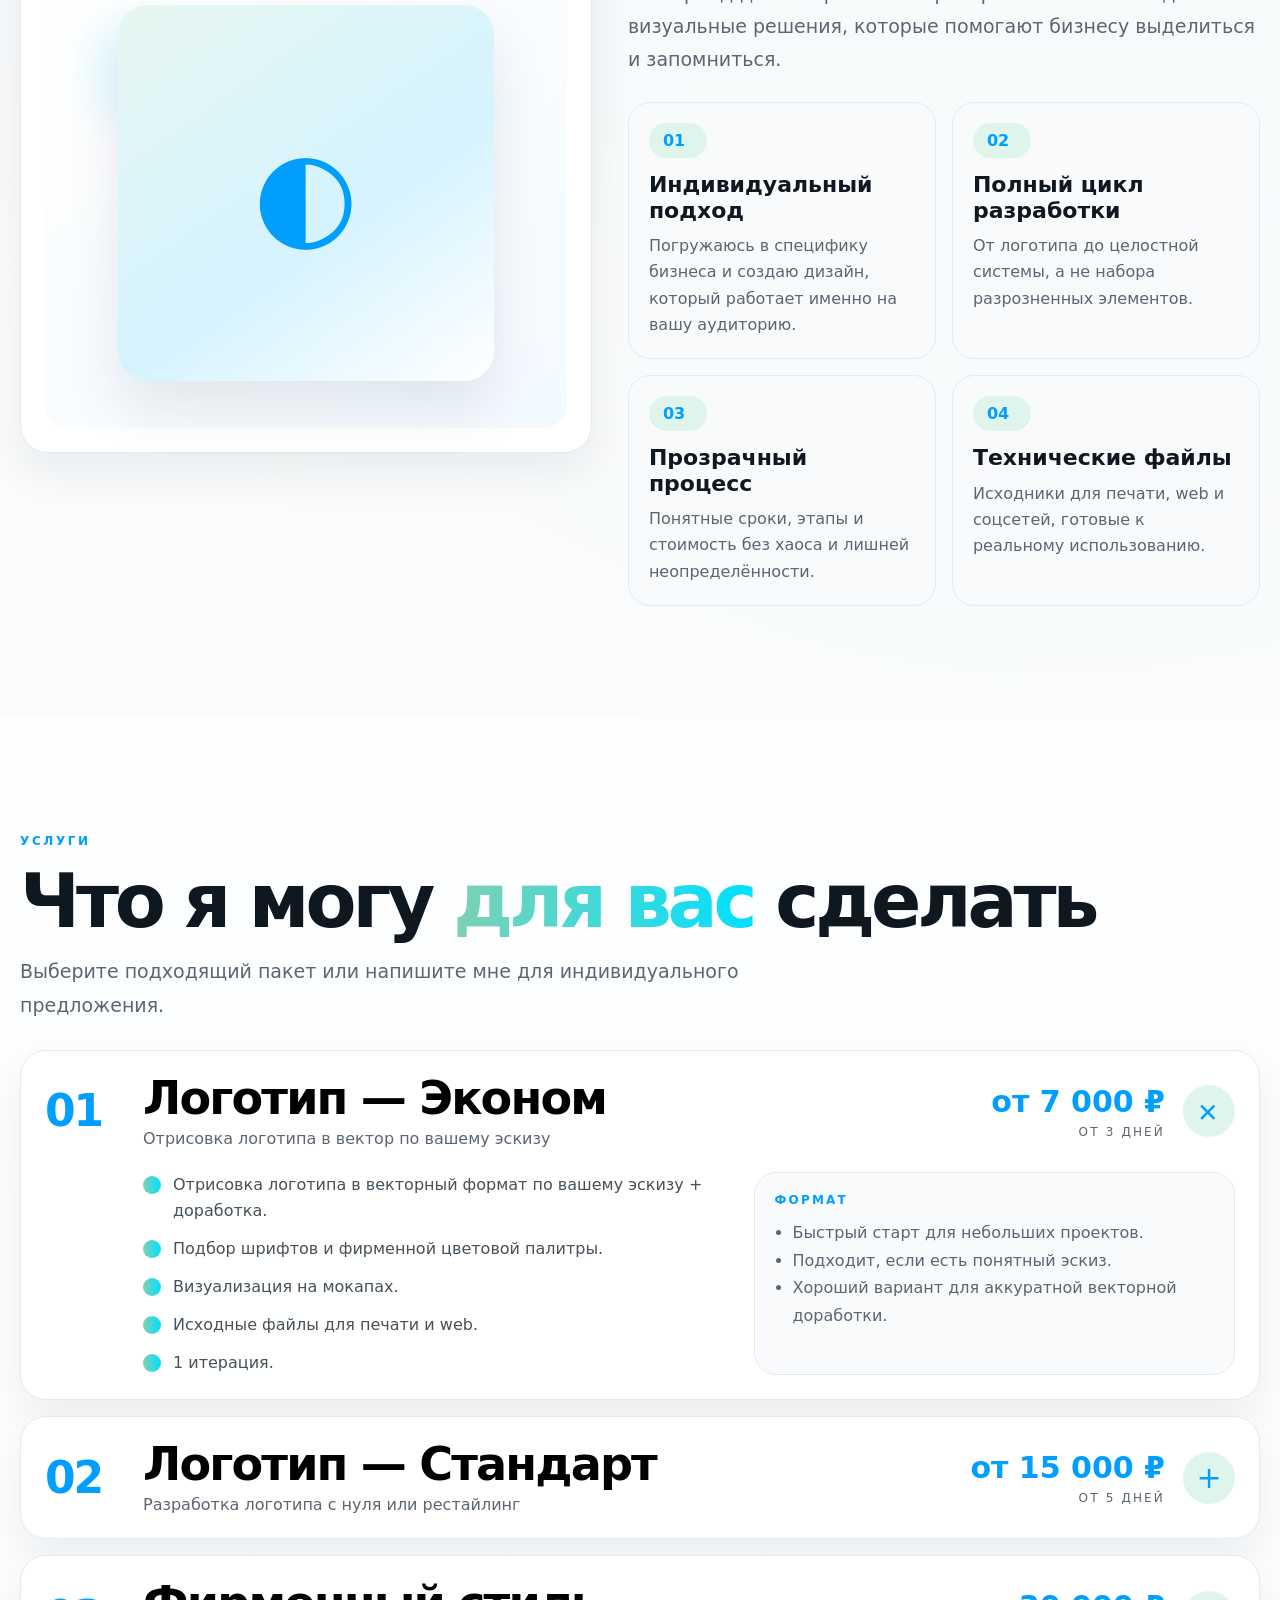
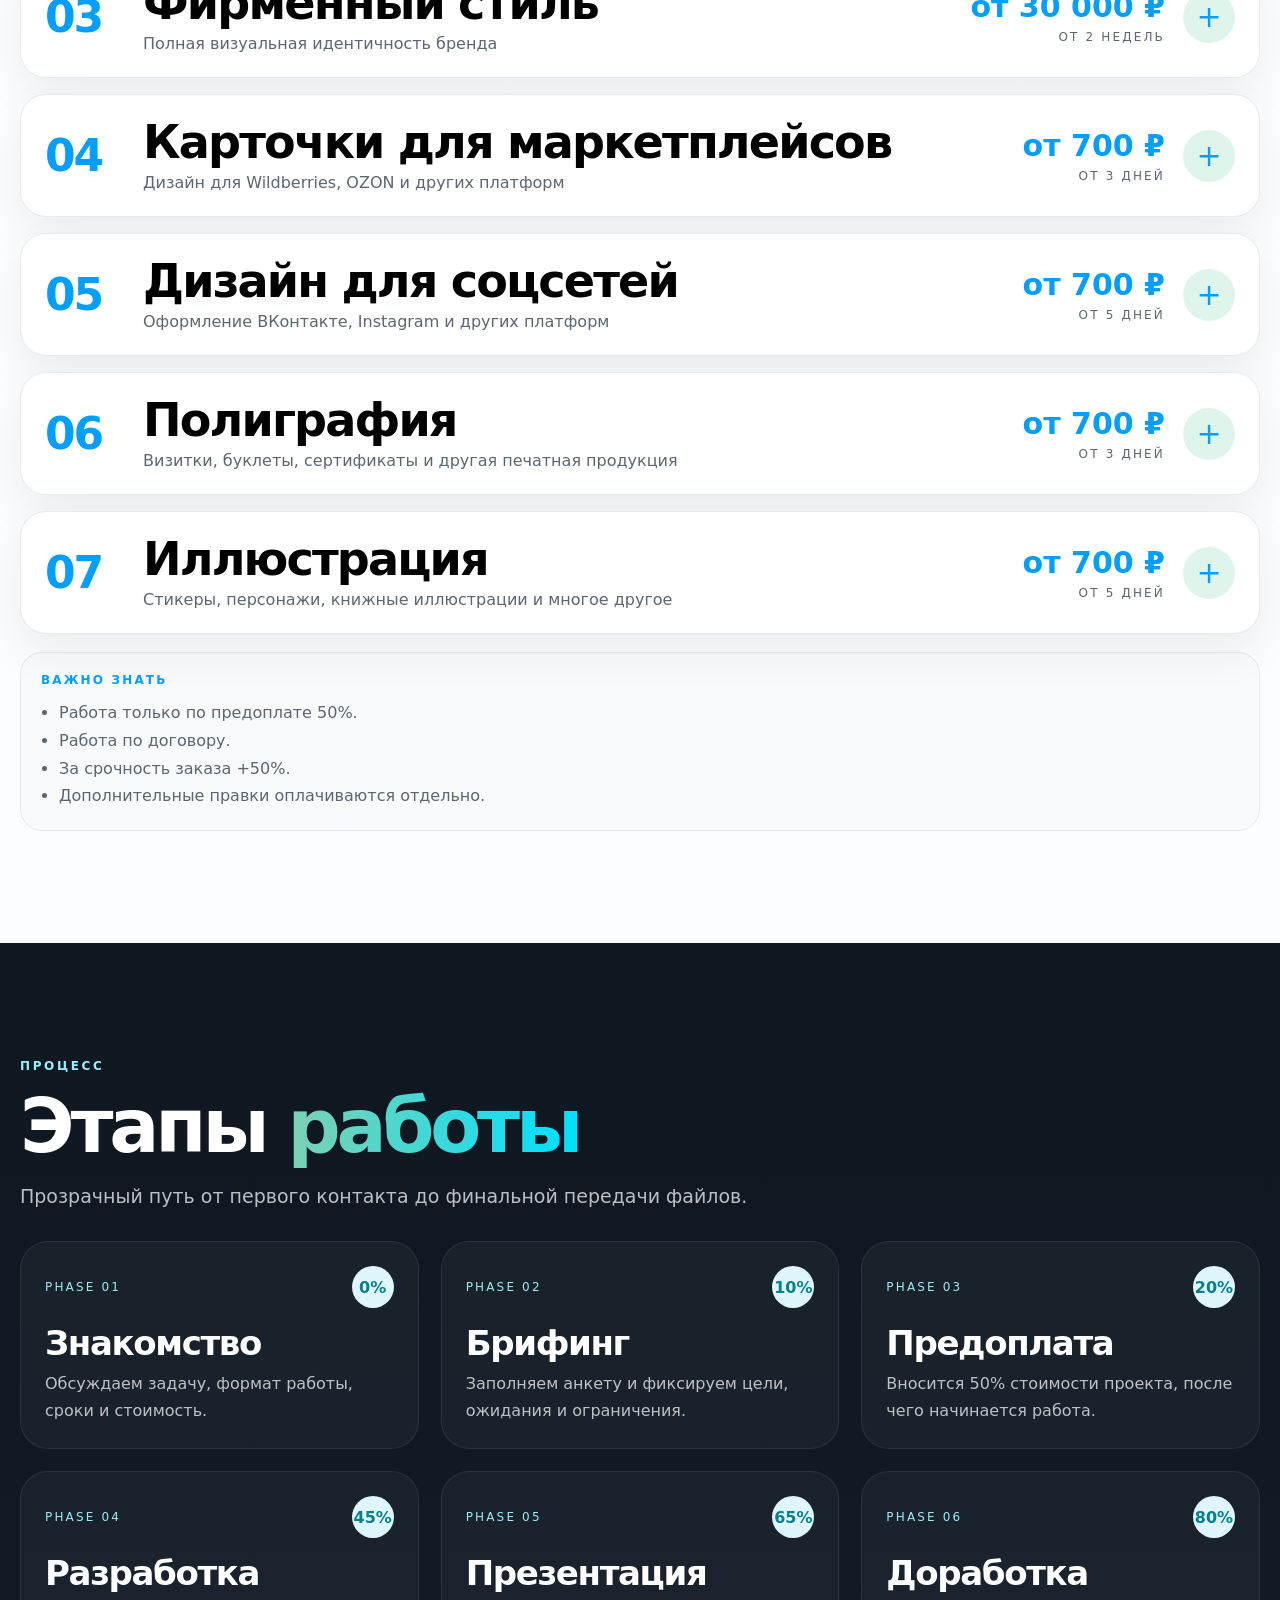
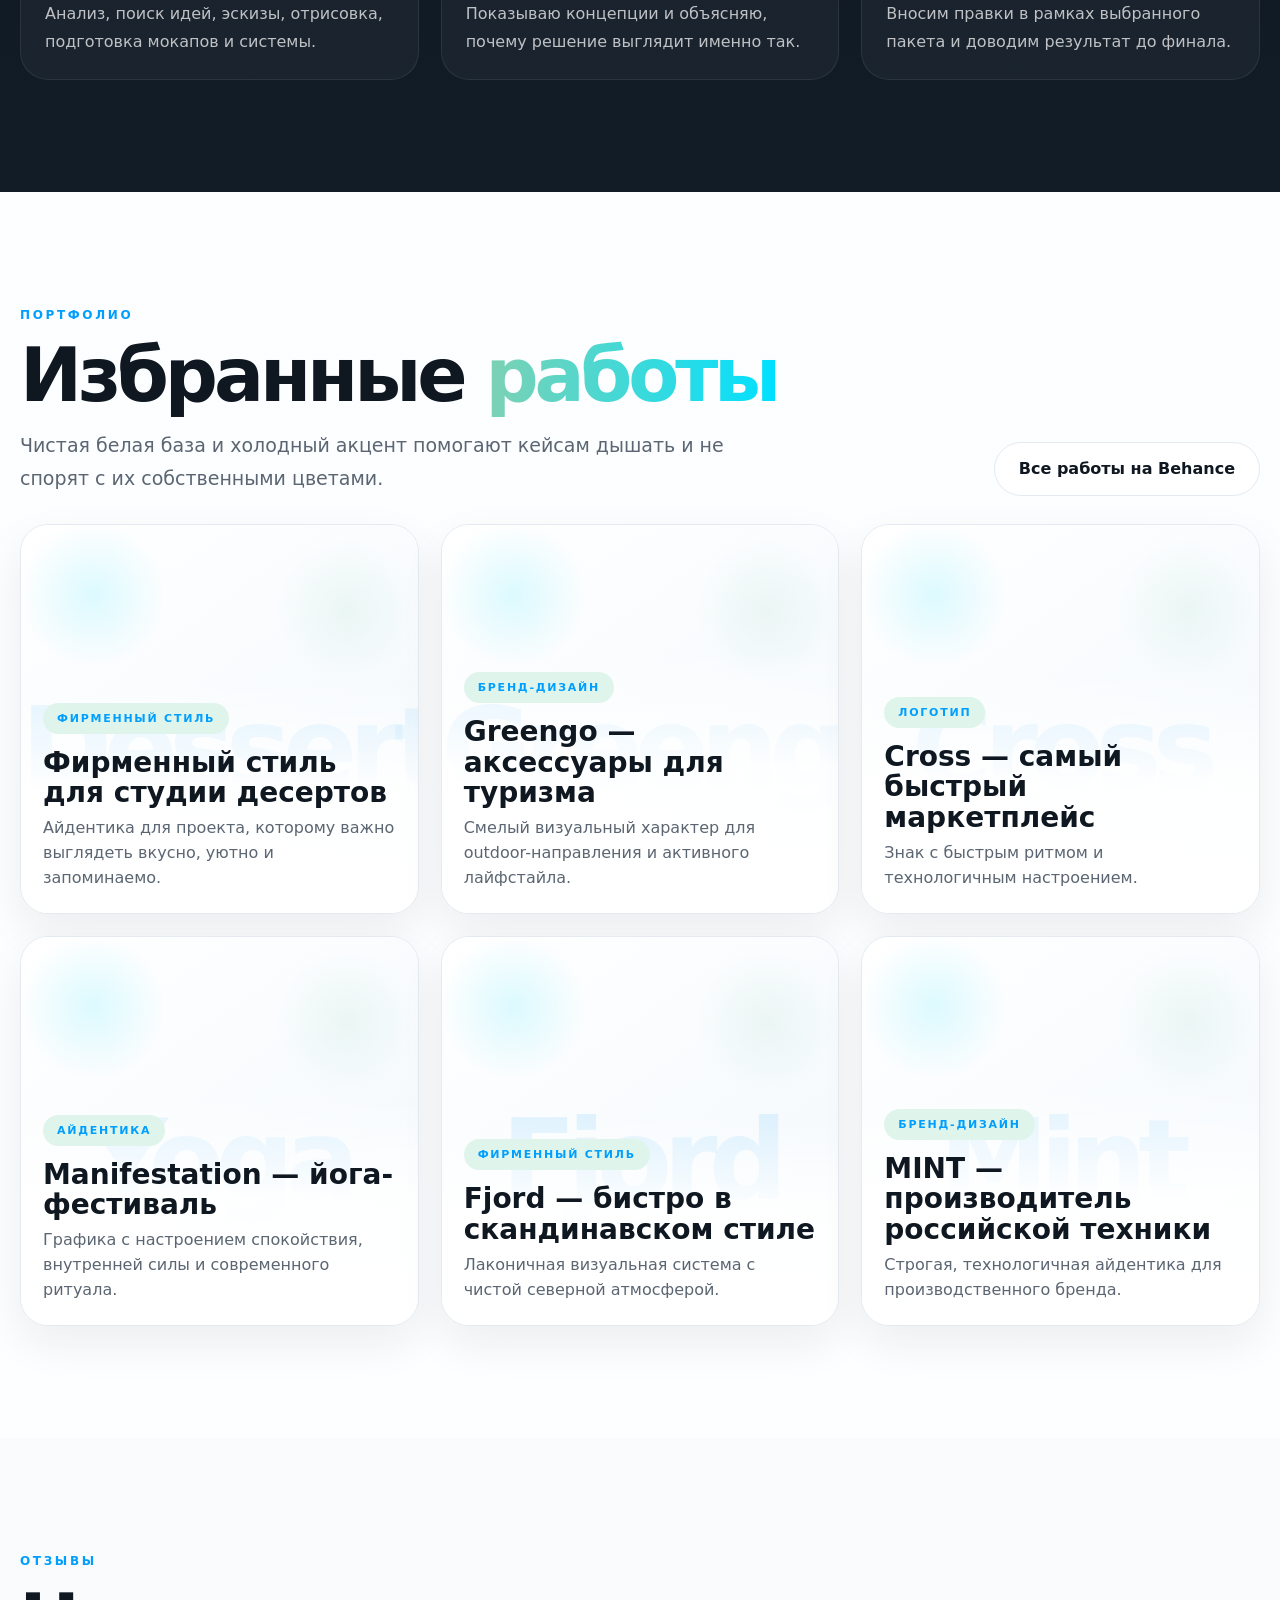
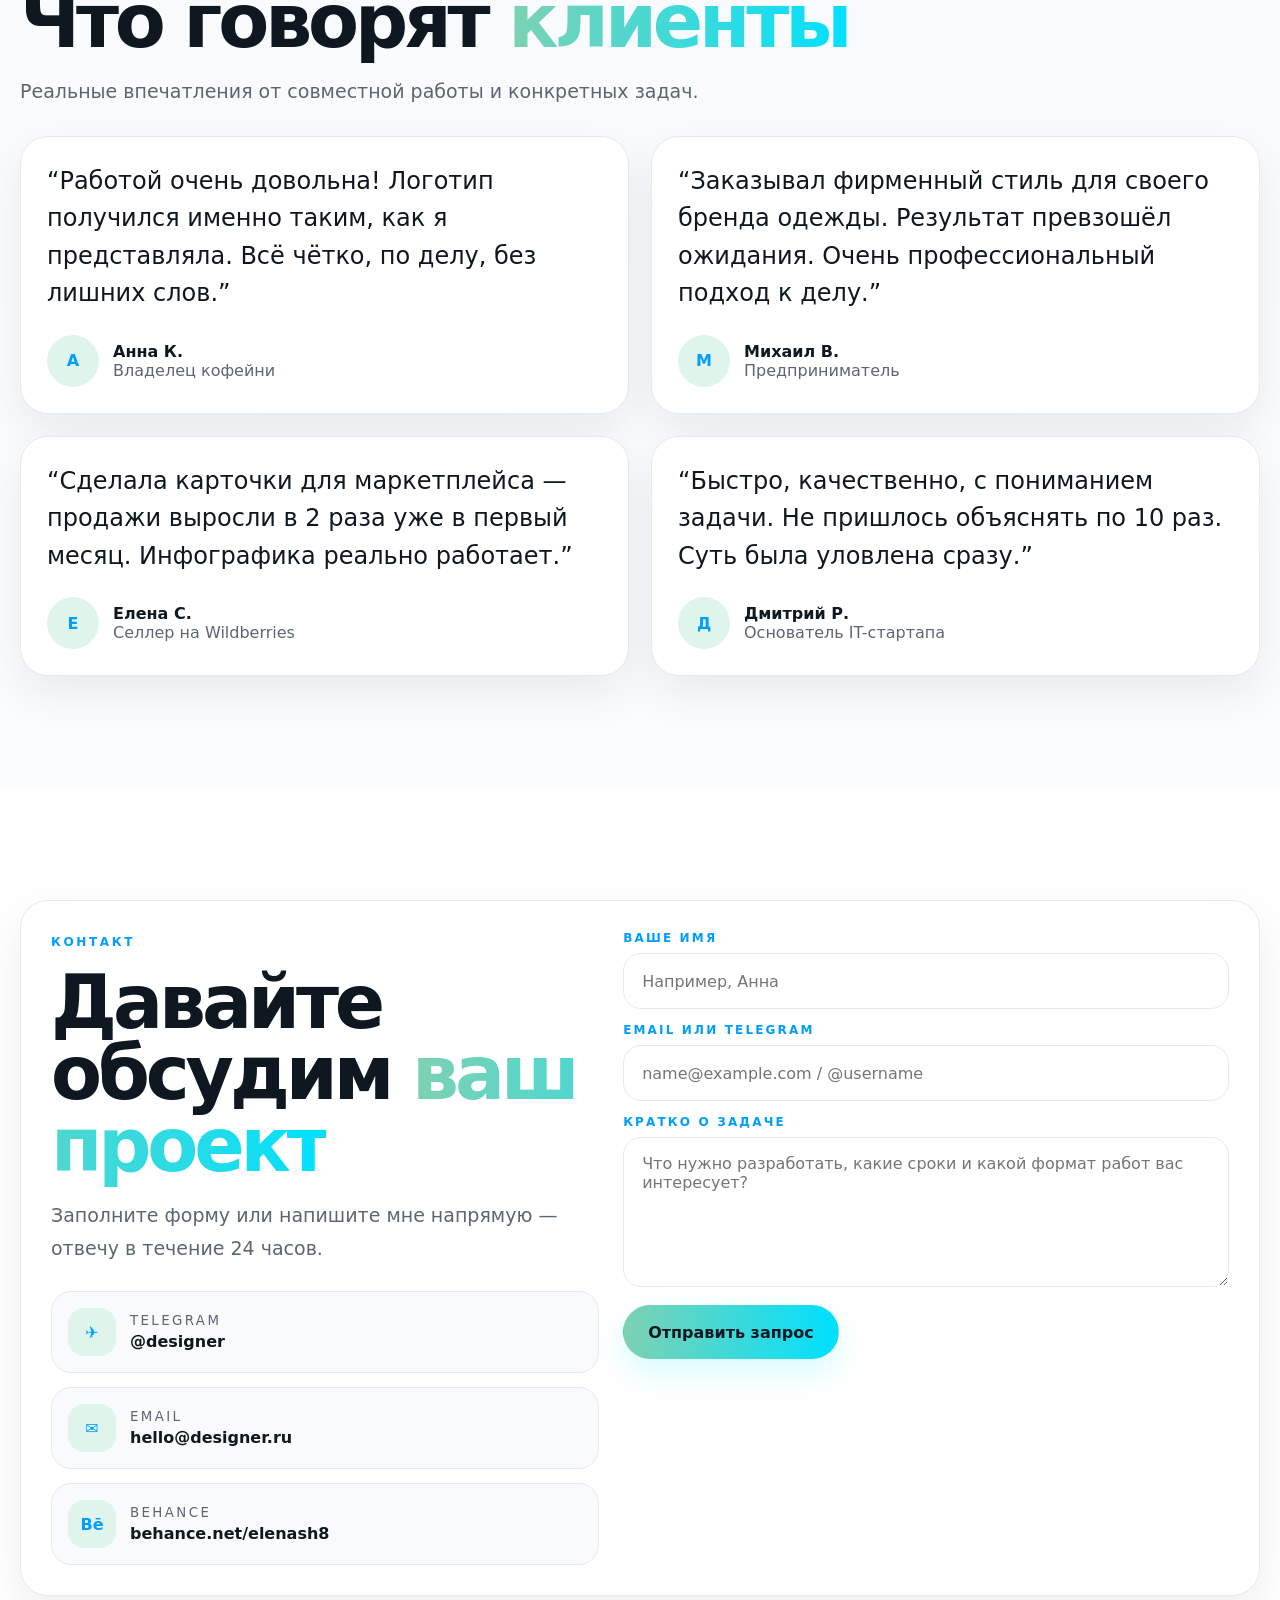
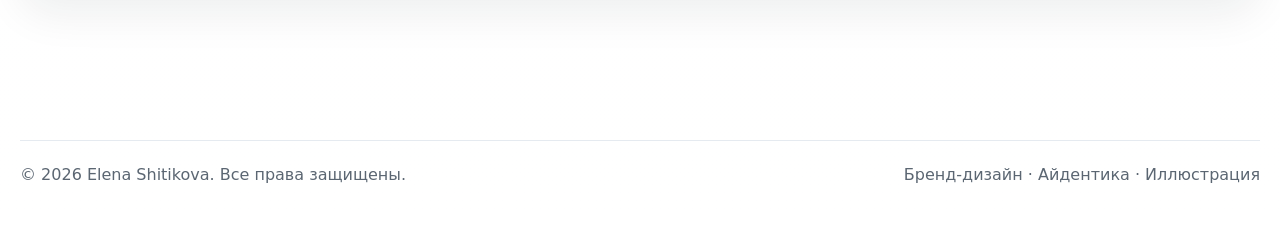
==== commit 0eb4b8d2: "test" ====
--- a/index.html
+++ b/index.html
@@ -169,16 +169,22 @@
   position:relative; min-height:660px; border-radius:34px;
   background:linear-gradient(145deg, #FFFFFF 0%, #F7FBFF 100%);
   border:1px solid var(--line); overflow:hidden; box-shadow:var(--shadow);
-  padding:26px;
+  padding:26px; isolation:isolate;
 }
 .hero-stage .hero-frame{
   position:absolute; inset:24px; border-radius:28px;
   border:1px solid rgba(0,158,255,.10); pointer-events:none;
 }
-.hero-stage .hero-topbar{position:absolute; left:40px; top:36px; display:flex; gap:10px}
+.hero-stage .hero-topbar{position:absolute; left:40px; top:36px; display:flex; gap:10px; z-index:12}
 .case-switcher{
   position:absolute; left:40px; top:76px; right:40px;
-  display:flex; gap:10px; flex-wrap:wrap; z-index:2;
+  display:flex; gap:10px; flex-wrap:wrap; z-index:20;
+  width:max-content; max-width:calc(100% - 80px);
+  padding:8px; border-radius:999px;
+  background:rgba(255,255,255,.9);
+  border:1px solid rgba(0,158,255,.12);
+  box-shadow:0 14px 34px rgba(15,23,32,.08);
+  backdrop-filter:blur(12px);
 }
 .case-btn{
   border:1px solid var(--line); background:rgba(255,255,255,.78);
@@ -190,14 +196,14 @@
   color:var(--electric-deep); border-color:#CFEAF1;
 }
 .case-bg-blob{
-  position:absolute; border-radius:46% 54% 60% 40% / 44% 42% 58% 56%;
+  position:absolute; border-radius:46% 54% 60% 40% / 44% 42% 58% 56%; z-index:0;
 }
 .case-bg-blob.a{width:220px;height:220px;left:74px;top:140px;background:linear-gradient(145deg,#EAFBF5,#CCF6E5)}
 .case-bg-blob.b{width:300px;height:300px;right:46px;bottom:54px;background:linear-gradient(145deg,#DFF7FF,#CAF1FF)}
 .case-card{
   position:absolute; inset:136px 54px 78px 54px; border-radius:30px;
   background:linear-gradient(145deg, #FFFFFF 0%, #EEF7FF 100%);
-  border:1px solid rgba(0,158,255,.10); overflow:hidden; display:grid; place-items:center;
+  border:1px solid rgba(0,158,255,.10); overflow:hidden; display:grid; place-items:center; z-index:1;
 }
 .case-media{
   width:78%; aspect-ratio:1 / 1; border-radius:28px; overflow:hidden;
@@ -270,7 +276,7 @@
 .case-caption{
   position:absolute; background:rgba(255,255,255,.92); backdrop-filter:blur(12px);
   border:1px solid var(--line); border-radius:22px; box-shadow:var(--shadow);
-  padding:16px 18px; max-width:250px; z-index:3;
+  padding:16px 18px; max-width:250px; z-index:10;
 }
 .case-caption small{
   display:block; margin-bottom:8px; color:var(--electric-deep); font-size:12px;
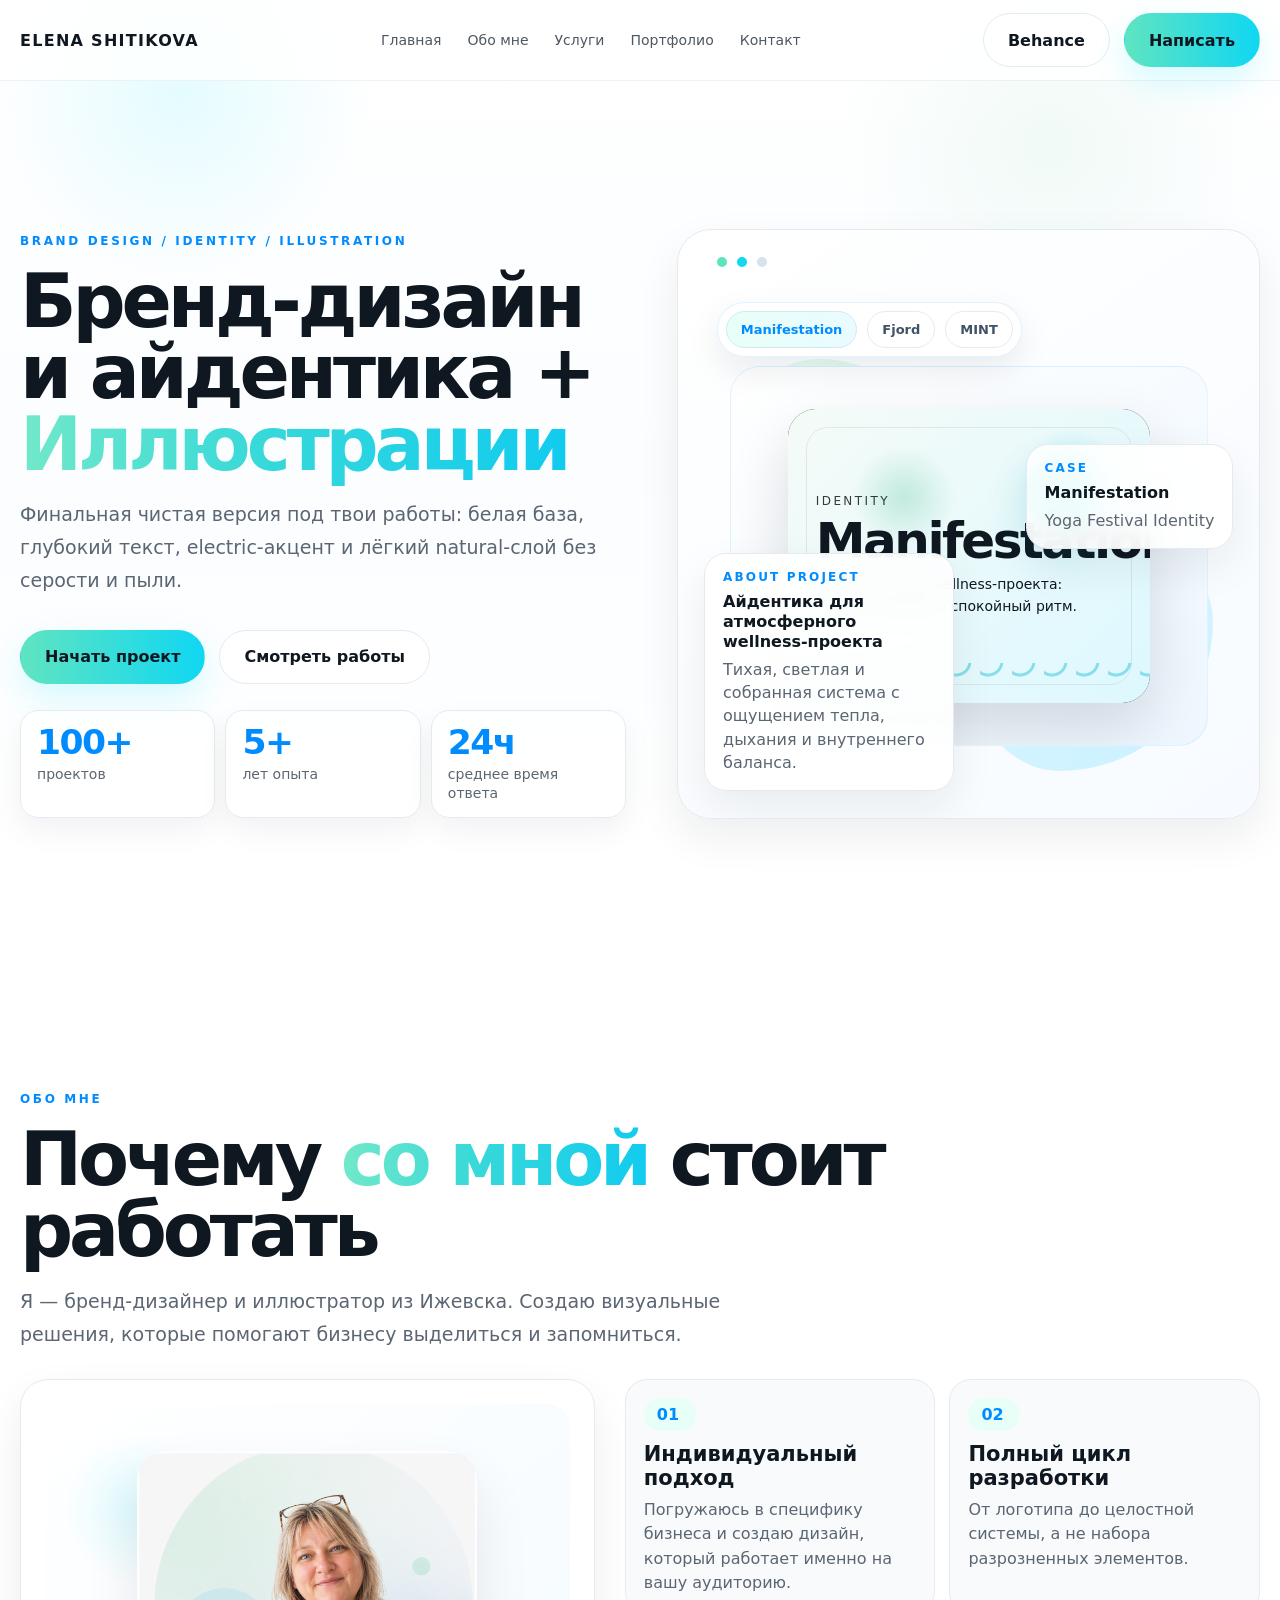
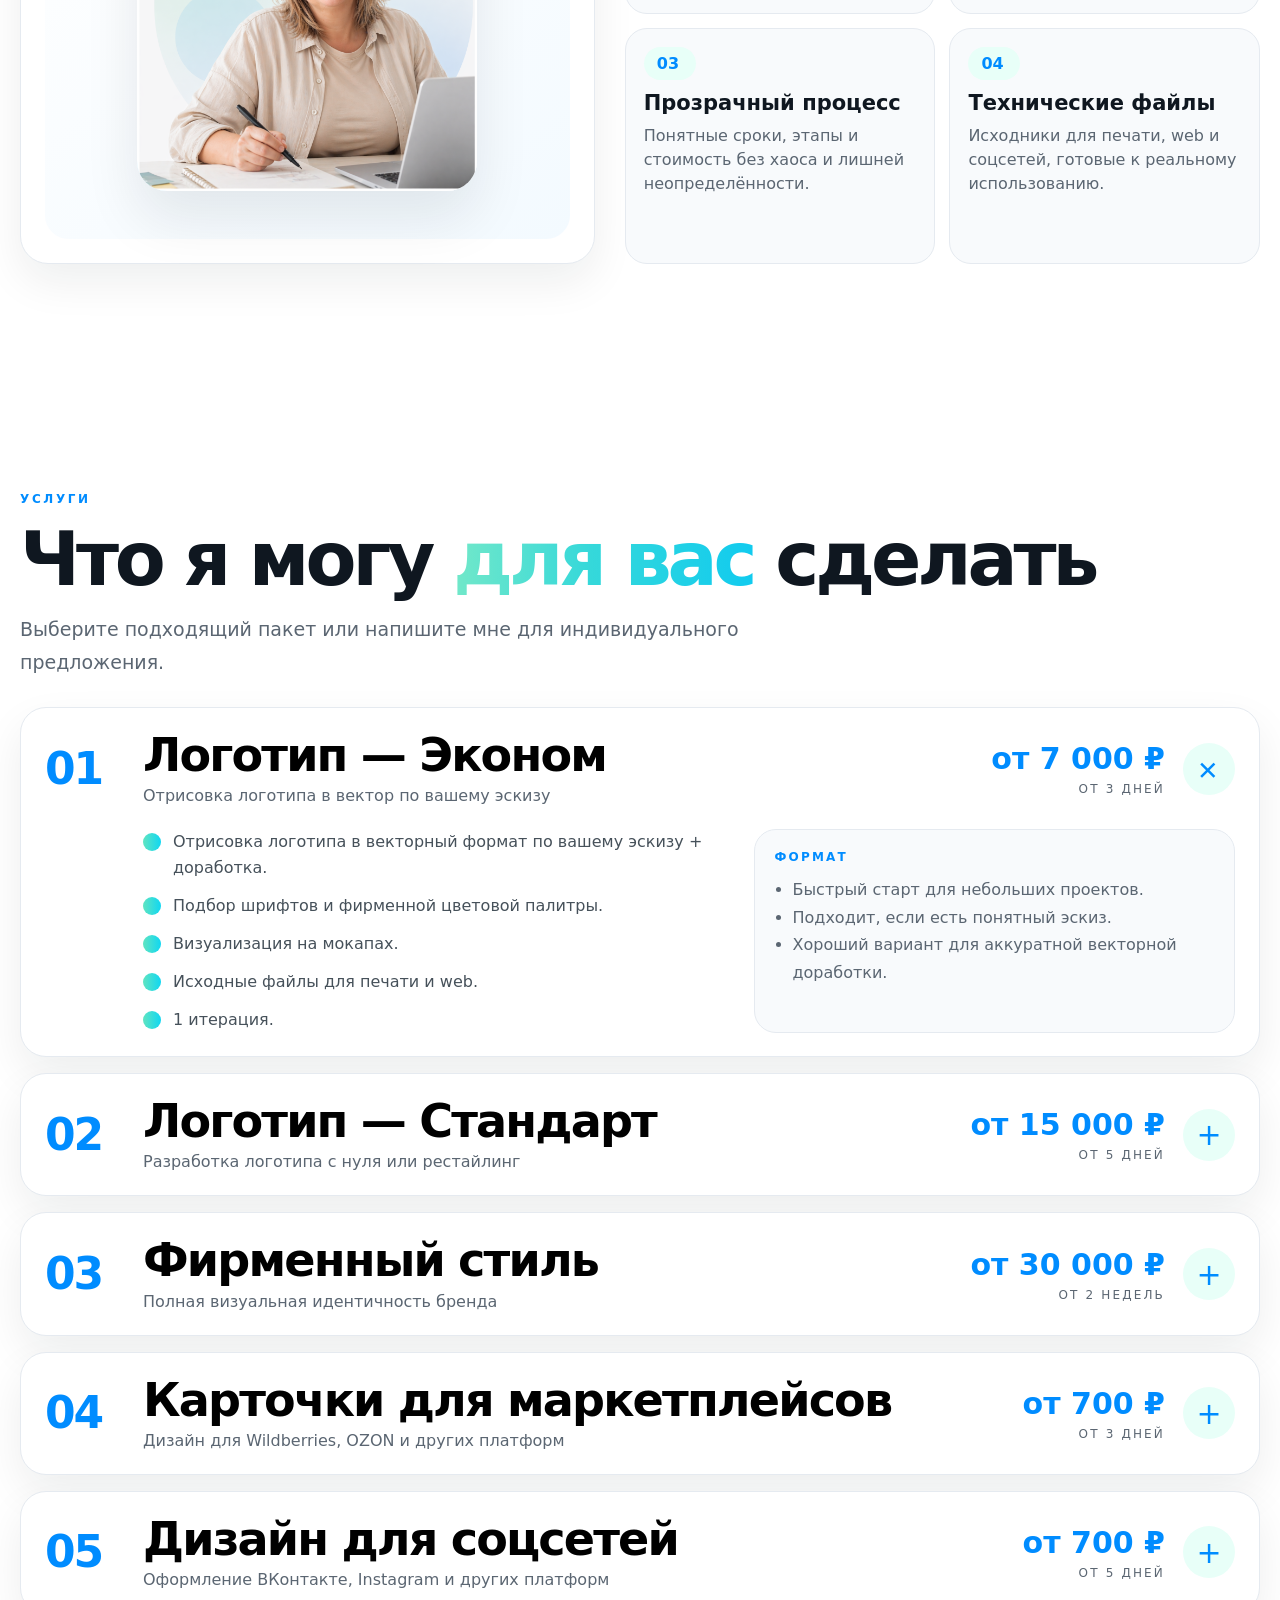
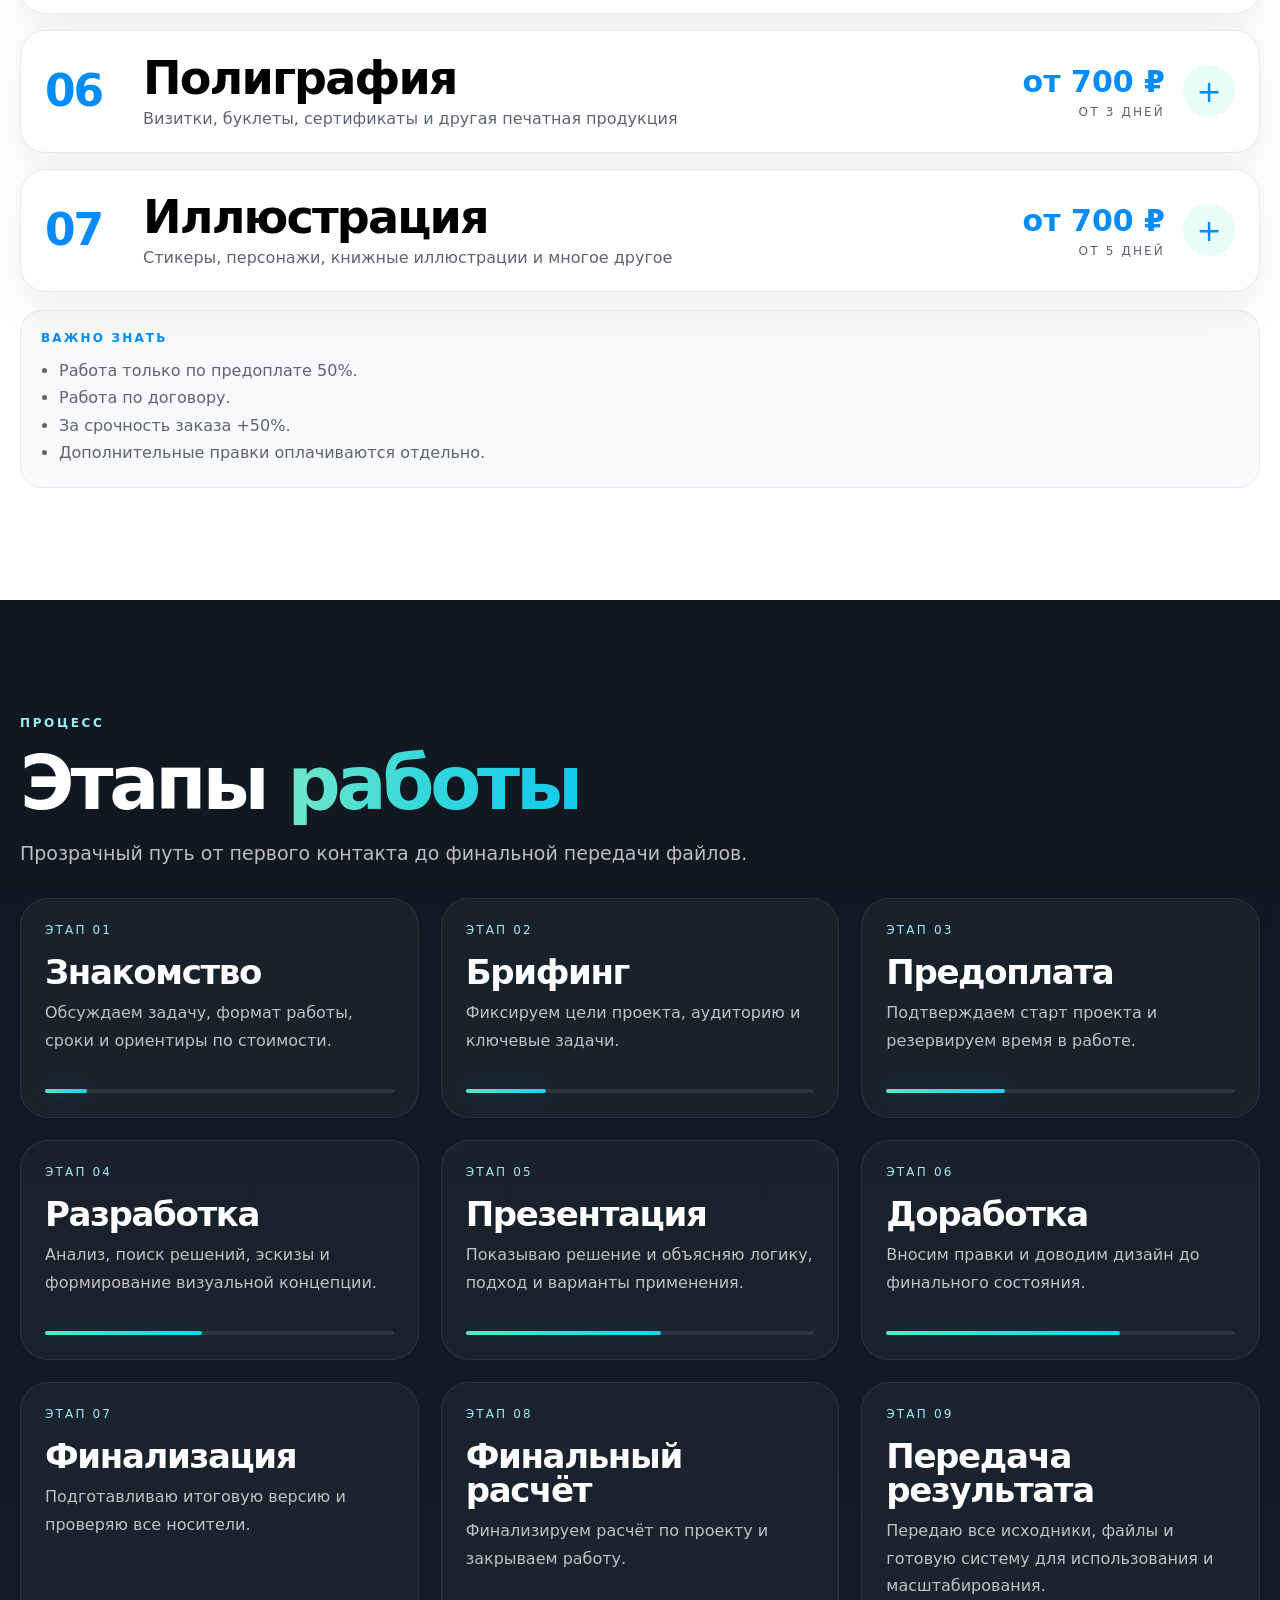
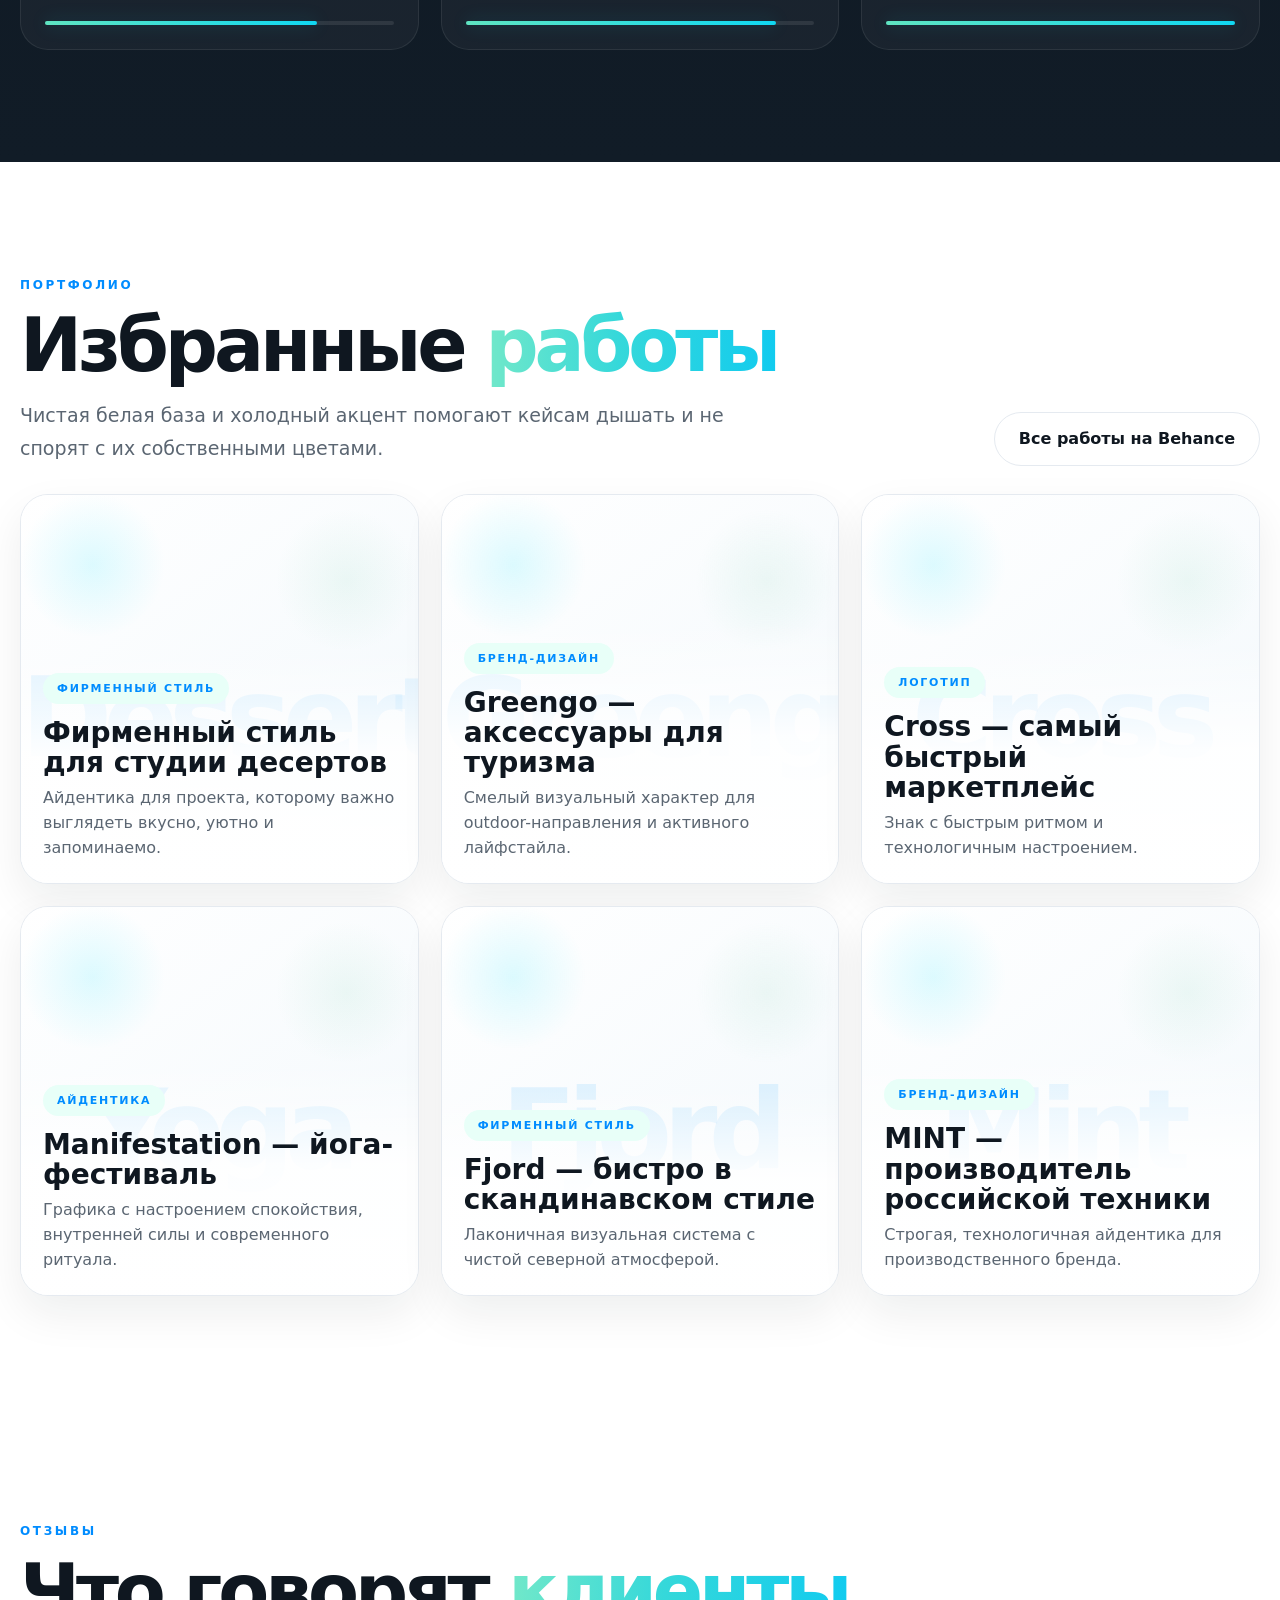
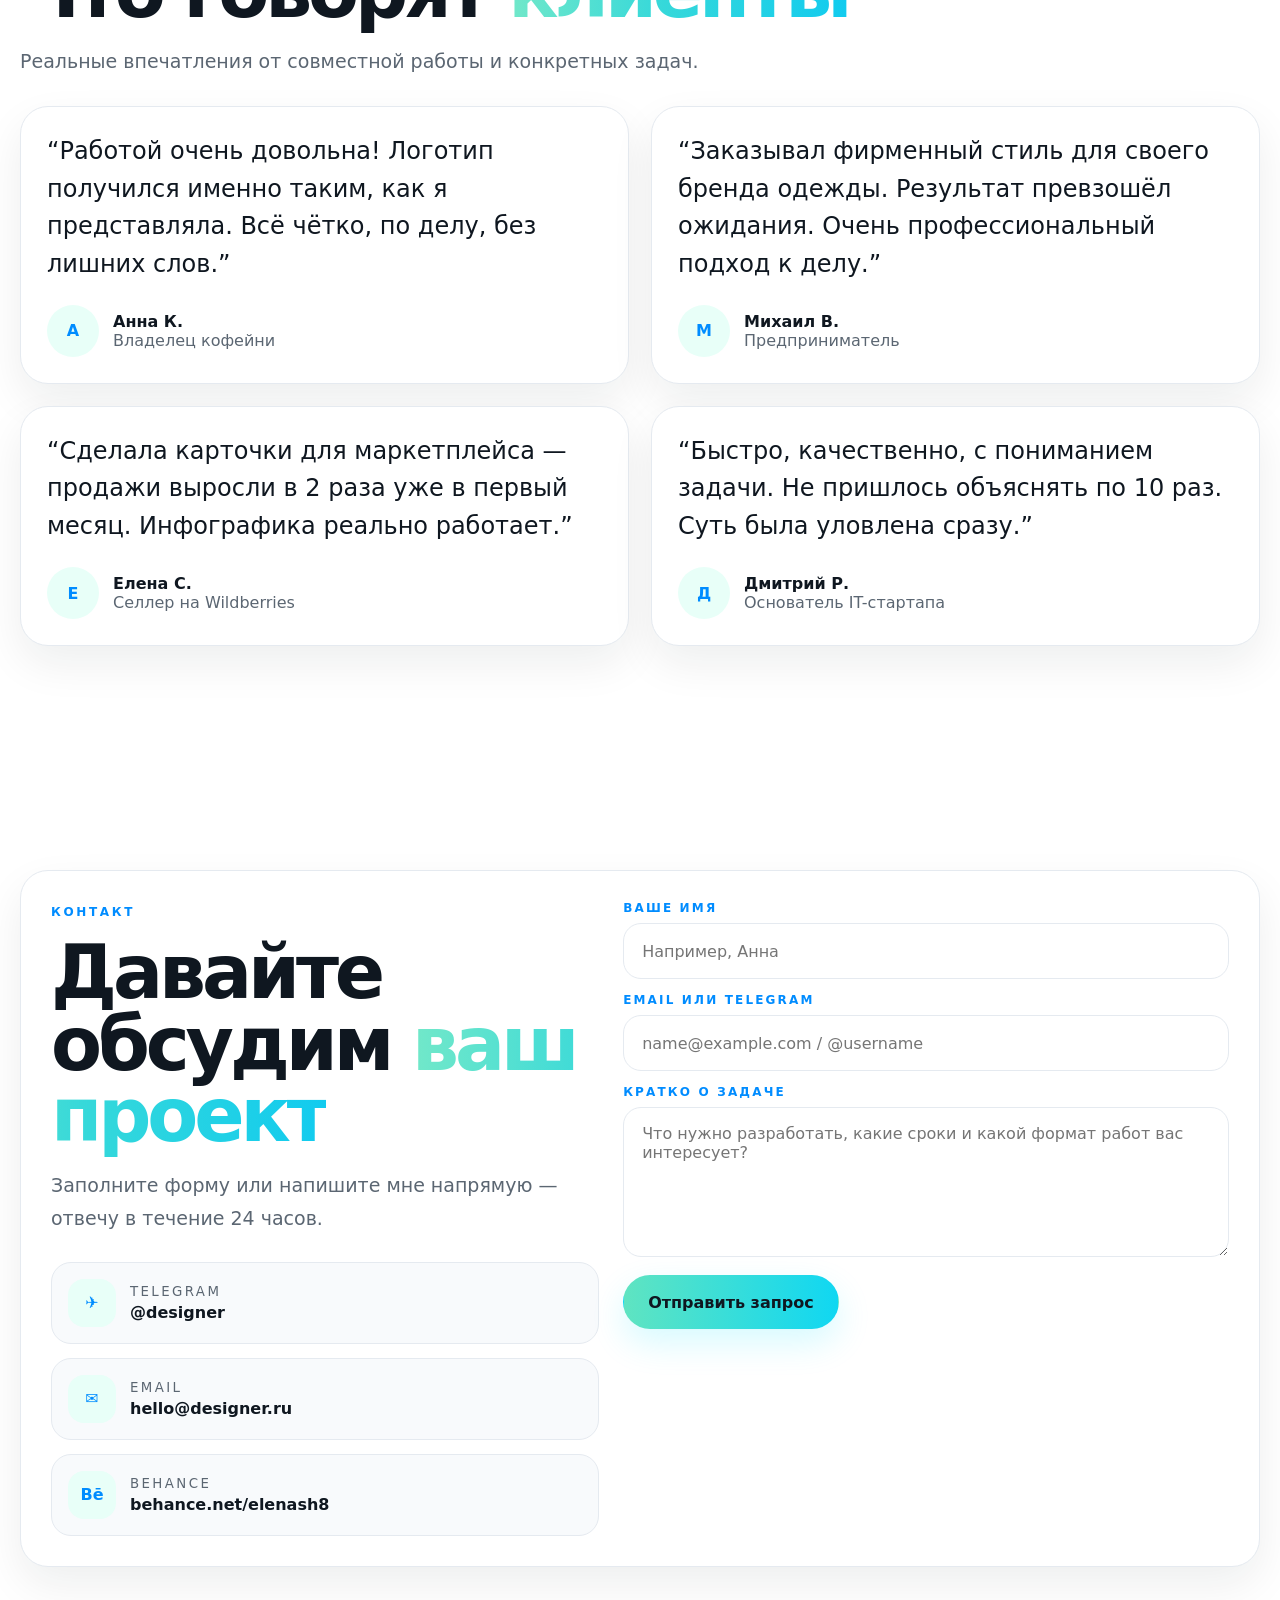
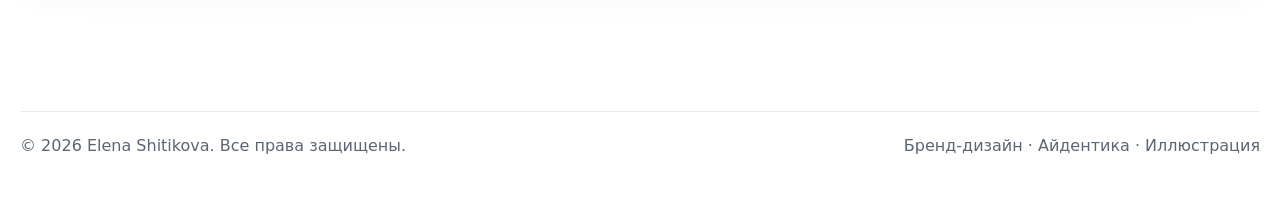
==== commit 2bf46ac7: "hero block and phases upd" ====
--- a/index.html
+++ b/index.html
@@ -14,13 +14,17 @@
   --line:#E5EAF0;
   --text:#0F1720;
   --muted:#5B6672;
-  --natural:#7ED1B2;
-  --natural-soft:#DFF5EC;
-  --electric:#00E0FF;
-  --electric-deep:#009EFF;
+  --natural:#5FE4C1;
+  --natural-soft:#E8FFF8;
+  --electric:#10D7F2;
+  --electric-deep:#008CFF;
   --shadow:0 18px 44px rgba(15,23,32,.07);
   --container:1240px;
   --section:112px;
+  --page-gradient:
+    radial-gradient(circle at 14% 10%, rgba(0,224,255,.10), transparent 14%),
+    radial-gradient(circle at 82% 16%, rgba(126,209,178,.10), transparent 16%),
+    linear-gradient(180deg, #FFFFFF 0%, #FBFDFF 52%, #FFFFFF 100%);
 }
 *{box-sizing:border-box}
 html{scroll-behavior:smooth}
@@ -28,16 +32,16 @@
   margin:0;
   font-family:Inter,ui-sans-serif,system-ui,-apple-system,"Segoe UI",Roboto,Arial,sans-serif;
   color:var(--text);
-  background:
-    radial-gradient(circle at 14% 10%, rgba(0,224,255,.10), transparent 14%),
-    radial-gradient(circle at 82% 16%, rgba(126,209,178,.10), transparent 16%),
-    linear-gradient(180deg, #FFFFFF 0%, #FBFDFF 52%, #FFFFFF 100%);
+  background:var(--page-gradient);
+  background-attachment:fixed;
 }
 a{text-decoration:none;color:inherit}
 button,input,textarea{font:inherit}
 .container{width:min(var(--container), calc(100% - 40px)); margin:0 auto}
-.section{padding:var(--section) 0}
-.section-soft{background:linear-gradient(180deg, rgba(248,250,252,.95), rgba(248,250,252,.65))}
+.section{padding:var(--section) 0; background:transparent}
+.hero,
+.section-soft,
+.footer{background:transparent}
 .section-dark{background:linear-gradient(180deg, #0F1720 0%, #111C27 100%); color:#fff}
 .eyebrow{
   display:inline-block; margin-bottom:18px; font-size:12px; letter-spacing:.22em;
@@ -49,7 +53,7 @@
   letter-spacing:-.055em; font-weight:800;
 }
 .title .accent{
-  background:linear-gradient(90deg, var(--natural), var(--electric));
+  background:linear-gradient(90deg, #72E8C9 0%, #35D8DA 46%, #11CBEF 100%);
   -webkit-background-clip:text; background-clip:text; color:transparent;
 }
 .lead{
@@ -87,15 +91,40 @@
 .btn-secondary{background:#fff; border-color:var(--line); color:var(--text)}
 .btn-secondary:hover{background:var(--card-hover)}
 
-.hero{padding:74px 0 96px}
+.hero{padding:clamp(34px,5vh,58px) 0 clamp(42px,6vh,72px)}
 .hero-grid{
-  display:grid; grid-template-columns:1.03fr .97fr; gap:56px; align-items:center;
+  min-height:calc(100vh - 104px);
+  display:grid; grid-template-columns:minmax(0,1.02fr) minmax(420px,.98fr); gap:clamp(32px,4vw,56px); align-items:center;
 }
 .hero-copy .lead{max-width:650px}
 .hero-actions{display:flex; gap:14px; flex-wrap:wrap; margin-top:32px}
-.hero-mail{
-  display:inline-block; margin-top:24px; color:var(--electric-deep);
-  font-weight:700; text-decoration:underline; text-underline-offset:5px;
+.hero-stats{
+  display:grid;
+  grid-template-columns:repeat(3,minmax(0,1fr));
+  gap:10px;
+  margin-top:26px;
+  max-width:620px;
+}
+.hero-stat{
+  background:rgba(255,255,255,.78);
+  border:1px solid var(--line);
+  border-radius:18px;
+  padding:14px 16px;
+  box-shadow:0 12px 30px rgba(15,23,32,.055);
+}
+.hero-stat strong{
+  display:block;
+  font-size:clamp(24px,2.7vw,38px);
+  line-height:1;
+  letter-spacing:-.045em;
+  color:var(--electric-deep);
+}
+.hero-stat span{
+  display:block;
+  margin-top:6px;
+  font-size:14px;
+  line-height:1.35;
+  color:var(--muted);
 }
 .hero-visual{
   position:relative; min-height:640px; border-radius:34px;
@@ -166,18 +195,18 @@
 .hero-panel.two{right:28px;top:84px}
 
 .hero-stage{
-  position:relative; min-height:660px; border-radius:34px;
+  position:relative; width:100%; height:clamp(470px, calc(100vh - 200px), 590px); border-radius:34px;
   background:linear-gradient(145deg, #FFFFFF 0%, #F7FBFF 100%);
   border:1px solid var(--line); overflow:hidden; box-shadow:var(--shadow);
   padding:26px; isolation:isolate;
 }
 .hero-stage .hero-frame{
-  position:absolute; inset:24px; border-radius:28px;
+  position:absolute; inset:clamp(16px,2vw,24px); border-radius:28px;
   border:1px solid rgba(0,158,255,.10); pointer-events:none;
 }
-.hero-stage .hero-topbar{position:absolute; left:40px; top:36px; display:flex; gap:10px; z-index:12}
+.hero-stage .hero-topbar{position:absolute; left:clamp(24px,3vw,40px); top:clamp(20px,3vh,32px); display:flex; gap:10px; z-index:12}
 .case-switcher{
-  position:absolute; left:40px; top:76px; right:40px;
+  position:absolute; left:clamp(24px,3vw,40px); top:clamp(56px,8vh,72px); right:clamp(24px,3vw,40px);
   display:flex; gap:10px; flex-wrap:wrap; z-index:20;
   width:max-content; max-width:calc(100% - 80px);
   padding:8px; border-radius:999px;
@@ -198,15 +227,15 @@
 .case-bg-blob{
   position:absolute; border-radius:46% 54% 60% 40% / 44% 42% 58% 56%; z-index:0;
 }
-.case-bg-blob.a{width:220px;height:220px;left:74px;top:140px;background:linear-gradient(145deg,#EAFBF5,#CCF6E5)}
-.case-bg-blob.b{width:300px;height:300px;right:46px;bottom:54px;background:linear-gradient(145deg,#DFF7FF,#CAF1FF)}
+.case-bg-blob.a{width:clamp(150px,14vw,220px);height:clamp(150px,14vw,220px);left:10%;top:22%;background:linear-gradient(145deg,#EAFBF5,#CCF6E5)}
+.case-bg-blob.b{width:clamp(210px,20vw,300px);height:clamp(210px,20vw,300px);right:8%;bottom:8%;background:linear-gradient(145deg,#DFF7FF,#CAF1FF)}
 .case-card{
-  position:absolute; inset:136px 54px 78px 54px; border-radius:30px;
+  position:absolute; inset:clamp(118px,17vh,136px) clamp(34px,4vw,54px) clamp(58px,8vh,78px) clamp(34px,4vw,54px); border-radius:30px;
   background:linear-gradient(145deg, #FFFFFF 0%, #EEF7FF 100%);
   border:1px solid rgba(0,158,255,.10); overflow:hidden; display:grid; place-items:center; z-index:1;
 }
 .case-media{
-  width:78%; aspect-ratio:1 / 1; border-radius:28px; overflow:hidden;
+  width:min(76%, 430px); max-height:78%; aspect-ratio:1 / 1; border-radius:28px; overflow:hidden;
   position:relative; box-shadow:0 28px 60px rgba(15,23,32,.14); background:#0F1720;
 }
 .case-slide{
@@ -284,58 +313,64 @@
 }
 .case-caption strong{display:block; font-size:16px; line-height:1.25}
 .case-caption span{display:block; margin-top:6px; color:var(--muted); line-height:1.45; overflow-wrap:break-word}
-.caption-right{right:26px; top:214px}
-.caption-bottom{left:26px; bottom:30px}
+.caption-right{right:clamp(18px,2vw,26px); top:clamp(176px,28vh,214px)}
+.caption-bottom{left:clamp(18px,2vw,26px); bottom:clamp(18px,3vh,30px)}
 .hero-stage > .hero-blob,
 .hero-stage > .hero-wave,
 .hero-stage > .hero-core,
 .hero-stage > .hero-panel{display:none}
 
-.stats{
-  display:grid; grid-template-columns:repeat(3,1fr); gap:22px; margin-top:-18px;
-}
-.stat{
-  background:#fff; border:1px solid var(--line); border-radius:24px;
-  box-shadow:var(--shadow); padding:28px;
-}
-.stat-num{
-  margin:0; font-size:clamp(44px,5vw,72px); line-height:1;
-  font-weight:800; letter-spacing:-.05em; color:var(--electric-deep);
-}
-.stat-label{margin-top:10px;color:var(--muted)}
-
-.about-grid{
-  display:grid; grid-template-columns:.95fr 1.05fr; gap:36px; align-items:center;
+.about-grid{display:grid; gap:28px}
+.about-head{max-width:900px}
+.about-layout{
+  display:grid;
+  grid-template-columns:minmax(340px,.95fr) minmax(0,1.05fr);
+  gap:clamp(18px,2.4vw,30px);
+  align-items:stretch;
 }
 .panel,.review,.contact-shell{
   background:#fff; border:1px solid var(--line); border-radius:28px; box-shadow:var(--shadow);
 }
-.about-panel{padding:24px}
+.about-panel{padding:24px; min-height:100%}
 .about-art{
-  min-height:470px; border-radius:24px;
+  height:100%;
+  min-height:clamp(340px,31vw,440px);
+  border-radius:24px;
   background:
     radial-gradient(circle at 18% 24%, rgba(0,224,255,.12), transparent 14%),
     linear-gradient(145deg, #FFFFFF, #F3FAFF);
   display:grid; place-items:center;
 }
 .about-art .object{
-  width:72%; aspect-ratio:1/1; border-radius:30px;
+  width:min(66%, 340px); aspect-ratio:1/1; border-radius:30px;
   background:linear-gradient(145deg, #E7F7F1, #D5F3FF 58%, #FFFFFF 100%);
   box-shadow:0 28px 56px rgba(15,23,32,.09); display:grid; place-items:center;
+  overflow:hidden;
 }
 .about-art .object span{font-size:120px; color:var(--electric-deep)}
+.about-art .object img{
+  width:100%;
+  height:100%;
+  display:block;
+  object-fit:cover;
+}
 .about-points{
-  display:grid; grid-template-columns:repeat(2,1fr); gap:16px; margin-top:26px;
+  display:grid;
+  grid-template-columns:repeat(2,minmax(0,1fr));
+  grid-template-rows:repeat(2,minmax(0,1fr));
+  gap:14px;
+  height:100%;
 }
 .point{
-  background:var(--bg-soft); border:1px solid var(--line); border-radius:22px; padding:20px;
+  background:var(--bg-soft); border:1px solid var(--line); border-radius:22px; padding:18px;
+  display:flex; flex-direction:column;
 }
 .point .num{
-  display:inline-flex; min-width:58px; padding:8px 14px; border-radius:999px;
-  background:var(--natural-soft); color:var(--electric-deep); font-weight:800; margin-bottom:14px;
-}
-.point h3{margin:0 0 10px; font-size:22px; line-height:1.15}
-.point p{margin:0; color:var(--muted); line-height:1.65}
+  display:inline-flex; min-width:52px; width:max-content; padding:7px 13px; border-radius:999px;
+  background:var(--natural-soft); color:var(--electric-deep); font-weight:800; margin-bottom:12px;
+}
+.point h3{margin:0 0 8px; font-size:21px; line-height:1.12}
+.point p{margin:0; color:var(--muted); line-height:1.52}
 
 .section-head{
   display:flex; justify-content:space-between; gap:24px; align-items:end; margin-bottom:28px;
@@ -395,6 +430,22 @@
 .box{
   padding:24px; background:rgba(255,255,255,.04); border:1px solid rgba(255,255,255,.08); border-radius:28px;
 }
+.process-grid{
+  counter-reset: process-step;
+}
+.process-grid .box{
+  position:relative; min-height:220px; display:flex; flex-direction:column;
+  overflow:hidden; counter-increment:process-step;
+}
+.process-grid .box:before{
+  content:""; position:absolute; left:24px; right:24px; bottom:24px; height:4px;
+  border-radius:999px; background:rgba(255,255,255,.09);
+}
+.process-grid .box:after{
+  content:""; position:absolute; left:24px; bottom:24px; width:calc((100% - 48px) * var(--step-progress, .12)); height:4px;
+  border-radius:999px; background:linear-gradient(90deg, var(--natural), var(--electric));
+  box-shadow:0 0 18px rgba(16,215,242,.22);
+}
 .phase{
   display:flex; align-items:center; justify-content:space-between; margin-bottom:18px;
 }
@@ -402,8 +453,7 @@
   font-size:12px; letter-spacing:.18em; text-transform:uppercase; color:#9DEAF4;
 }
 .phase b{
-  min-width:42px; height:42px; border-radius:999px; display:grid; place-items:center;
-  background:#DFF7FC; color:#087F8C;
+  display:none;
 }
 .box h3{
   margin:0 0 10px; font-size:34px; line-height:1; letter-spacing:-.04em;
@@ -411,6 +461,7 @@
 .box p{
   margin:0; color:rgba(255,255,255,.72); line-height:1.7;
 }
+.process-grid .box p{padding-bottom:26px}
 
 .work{
   min-height:390px; position:relative; overflow:hidden;
@@ -505,26 +556,45 @@
 }
 
 @media (max-width:1080px){
-  .hero-grid,.about-grid,.contact-grid{grid-template-columns:1fr}
+  .hero-grid,.contact-grid{grid-template-columns:1fr; min-height:auto}
+  .about-layout{grid-template-columns:1fr}
+  .about-art{min-height:360px}
+  .hero-stage{height:clamp(520px,72vw,640px)}
   .process-grid,.portfolio-grid{grid-template-columns:repeat(2,1fr)}
   .acc-inner{grid-template-columns:1fr; padding-left:24px}
+}
+@media (max-height:760px) and (min-width:1081px){
+  .hero{padding:26px 0 38px}
+  .hero-grid{min-height:calc(100vh - 84px); gap:34px}
+  .title{font-size:clamp(40px,5.2vw,76px)}
+  .lead{font-size:18px; line-height:1.62}
+  .hero-actions{margin-top:24px}
+  .hero-stats{margin-top:18px}
+  .hero-stage{height:clamp(450px, calc(100vh - 150px), 540px)}
+  .case-card{inset:112px 34px 54px 34px}
+  .case-media{width:min(70%, 360px)}
+  .caption-right{top:180px}
+  .caption-bottom{max-width:220px}
 }
 @media (max-width:760px){
   :root{--section:84px}
   .nav{display:none}
-  .stats,.process-grid,.portfolio-grid,.reviews-grid,.about-points{grid-template-columns:1fr}
+  .process-grid,.portfolio-grid,.reviews-grid,.about-points{grid-template-columns:1fr}
   .acc-btn{grid-template-columns:56px 1fr 52px}
   .acc-price{display:none}
   .acc-title{font-size:30px}
   .hero-visual{min-height:460px}
-  .hero-stage{min-height:620px}
-  .case-card{inset:150px 28px 84px 28px}
+  .hero-stage{height:560px; min-height:0}
+  .about-art{min-height:300px}
+  .about-points{grid-template-rows:none}
+  .case-card{inset:140px 24px 72px 24px}
   .caption-right{top:auto; right:20px; bottom:20px}
   .caption-bottom{display:none}
 }
 @media (max-width:560px){
   .container{width:min(var(--container), calc(100% - 24px))}
   .title{font-size:38px}
+  .hero-stats{grid-template-columns:1fr}
 }
 </style>
 </head>
@@ -557,7 +627,11 @@
         <a class="btn btn-primary" href="#contact">Начать проект</a>
         <a class="btn btn-secondary" href="#portfolio">Смотреть работы</a>
       </div>
-      <a class="hero-mail" href="mailto:elena@shitikova.design">elena@shitikova.design</a>
+      <div class="hero-stats" aria-label="Ключевые факты">
+        <div class="hero-stat"><strong>100+</strong><span>проектов</span></div>
+        <div class="hero-stat"><strong>5+</strong><span>лет опыта</span></div>
+        <div class="hero-stat"><strong>24ч</strong><span>среднее время ответа</span></div>
+      </div>
     </div>
     <div class="hero-stage">
       <div class="hero-topbar"><span></span><span></span><span></span></div>
@@ -614,25 +688,17 @@
   </div>
 </section>
 
-<section class="section">
-  <div class="container">
-    <div class="stats">
-      <div class="stat"><p class="stat-num">100+</p><div class="stat-label">Проектов</div></div>
-      <div class="stat"><p class="stat-num">5+</p><div class="stat-label">Лет опыта</div></div>
-      <div class="stat"><p class="stat-num">24ч</p><div class="stat-label">Среднее время ответа</div></div>
-    </div>
-  </div>
-</section>
-
 <section class="section section-soft" id="about">
   <div class="container about-grid">
-    <div class="panel about-panel">
-      <div class="about-art"><div class="object"><span>◐</span></div></div>
-    </div>
-    <div>
+    <div class="about-head">
       <div class="eyebrow">Обо мне</div>
       <h2 class="title">Почему <span class="accent">со мной</span> стоит работать</h2>
       <p class="lead">Я — бренд-дизайнер и иллюстратор из Ижевска. Создаю визуальные решения, которые помогают бизнесу выделиться и запомниться.</p>
+    </div>
+    <div class="about-layout">
+      <div class="panel about-panel">
+        <div class="about-art"><div class="object"><img src="portret.png" alt="Портрет Елены Шитиковой"></div></div>
+      </div>
       <div class="about-points">
         <article class="point"><span class="num">01</span><h3>Индивидуальный подход</h3><p>Погружаюсь в специфику бизнеса и создаю дизайн, который работает именно на вашу аудиторию.</p></article>
         <article class="point"><span class="num">02</span><h3>Полный цикл разработки</h3><p>От логотипа до целостной системы, а не набора разрозненных элементов.</p></article>
@@ -754,12 +820,15 @@
       </div>
     </div>
     <div class="process-grid">
-      <article class="box"><div class="phase"><span>Phase 01</span><b>0%</b></div><h3>Знакомство</h3><p>Обсуждаем задачу, формат работы, сроки и стоимость.</p></article>
-      <article class="box"><div class="phase"><span>Phase 02</span><b>10%</b></div><h3>Брифинг</h3><p>Заполняем анкету и фиксируем цели, ожидания и ограничения.</p></article>
-      <article class="box"><div class="phase"><span>Phase 03</span><b>20%</b></div><h3>Предоплата</h3><p>Вносится 50% стоимости проекта, после чего начинается работа.</p></article>
-      <article class="box"><div class="phase"><span>Phase 04</span><b>45%</b></div><h3>Разработка</h3><p>Анализ, поиск идей, эскизы, отрисовка, подготовка мокапов и системы.</p></article>
-      <article class="box"><div class="phase"><span>Phase 05</span><b>65%</b></div><h3>Презентация</h3><p>Показываю концепции и объясняю, почему решение выглядит именно так.</p></article>
-      <article class="box"><div class="phase"><span>Phase 06</span><b>80%</b></div><h3>Доработка</h3><p>Вносим правки в рамках выбранного пакета и доводим результат до финала.</p></article>
+      <article class="box" style="--step-progress:.12"><div class="phase"><span>Этап 01</span><b>01</b></div><h3>Знакомство</h3><p>Обсуждаем задачу, формат работы, сроки и ориентиры по стоимости.</p></article>
+      <article class="box" style="--step-progress:.23"><div class="phase"><span>Этап 02</span><b>02</b></div><h3>Брифинг</h3><p>Фиксируем цели проекта, аудиторию и ключевые задачи.</p></article>
+      <article class="box" style="--step-progress:.34"><div class="phase"><span>Этап 03</span><b>03</b></div><h3>Предоплата</h3><p>Подтверждаем старт проекта и резервируем время в работе.</p></article>
+      <article class="box" style="--step-progress:.45"><div class="phase"><span>Этап 04</span><b>04</b></div><h3>Разработка</h3><p>Анализ, поиск решений, эскизы и формирование визуальной концепции.</p></article>
+      <article class="box" style="--step-progress:.56"><div class="phase"><span>Этап 05</span><b>05</b></div><h3>Презентация</h3><p>Показываю решение и объясняю логику, подход и варианты применения.</p></article>
+      <article class="box" style="--step-progress:.67"><div class="phase"><span>Этап 06</span><b>06</b></div><h3>Доработка</h3><p>Вносим правки и доводим дизайн до финального состояния.</p></article>
+      <article class="box" style="--step-progress:.78"><div class="phase"><span>Этап 07</span><b>07</b></div><h3>Финализация</h3><p>Подготавливаю итоговую версию и проверяю все носители.</p></article>
+      <article class="box" style="--step-progress:.89"><div class="phase"><span>Этап 08</span><b>08</b></div><h3>Финальный расчёт</h3><p>Финализируем расчёт по проекту и закрываем работу.</p></article>
+      <article class="box" style="--step-progress:1"><div class="phase"><span>Этап 09</span><b>09</b></div><h3>Передача результата</h3><p>Передаю все исходники, файлы и готовую систему для использования и масштабирования.</p></article>
     </div>
   </div>
 </section>
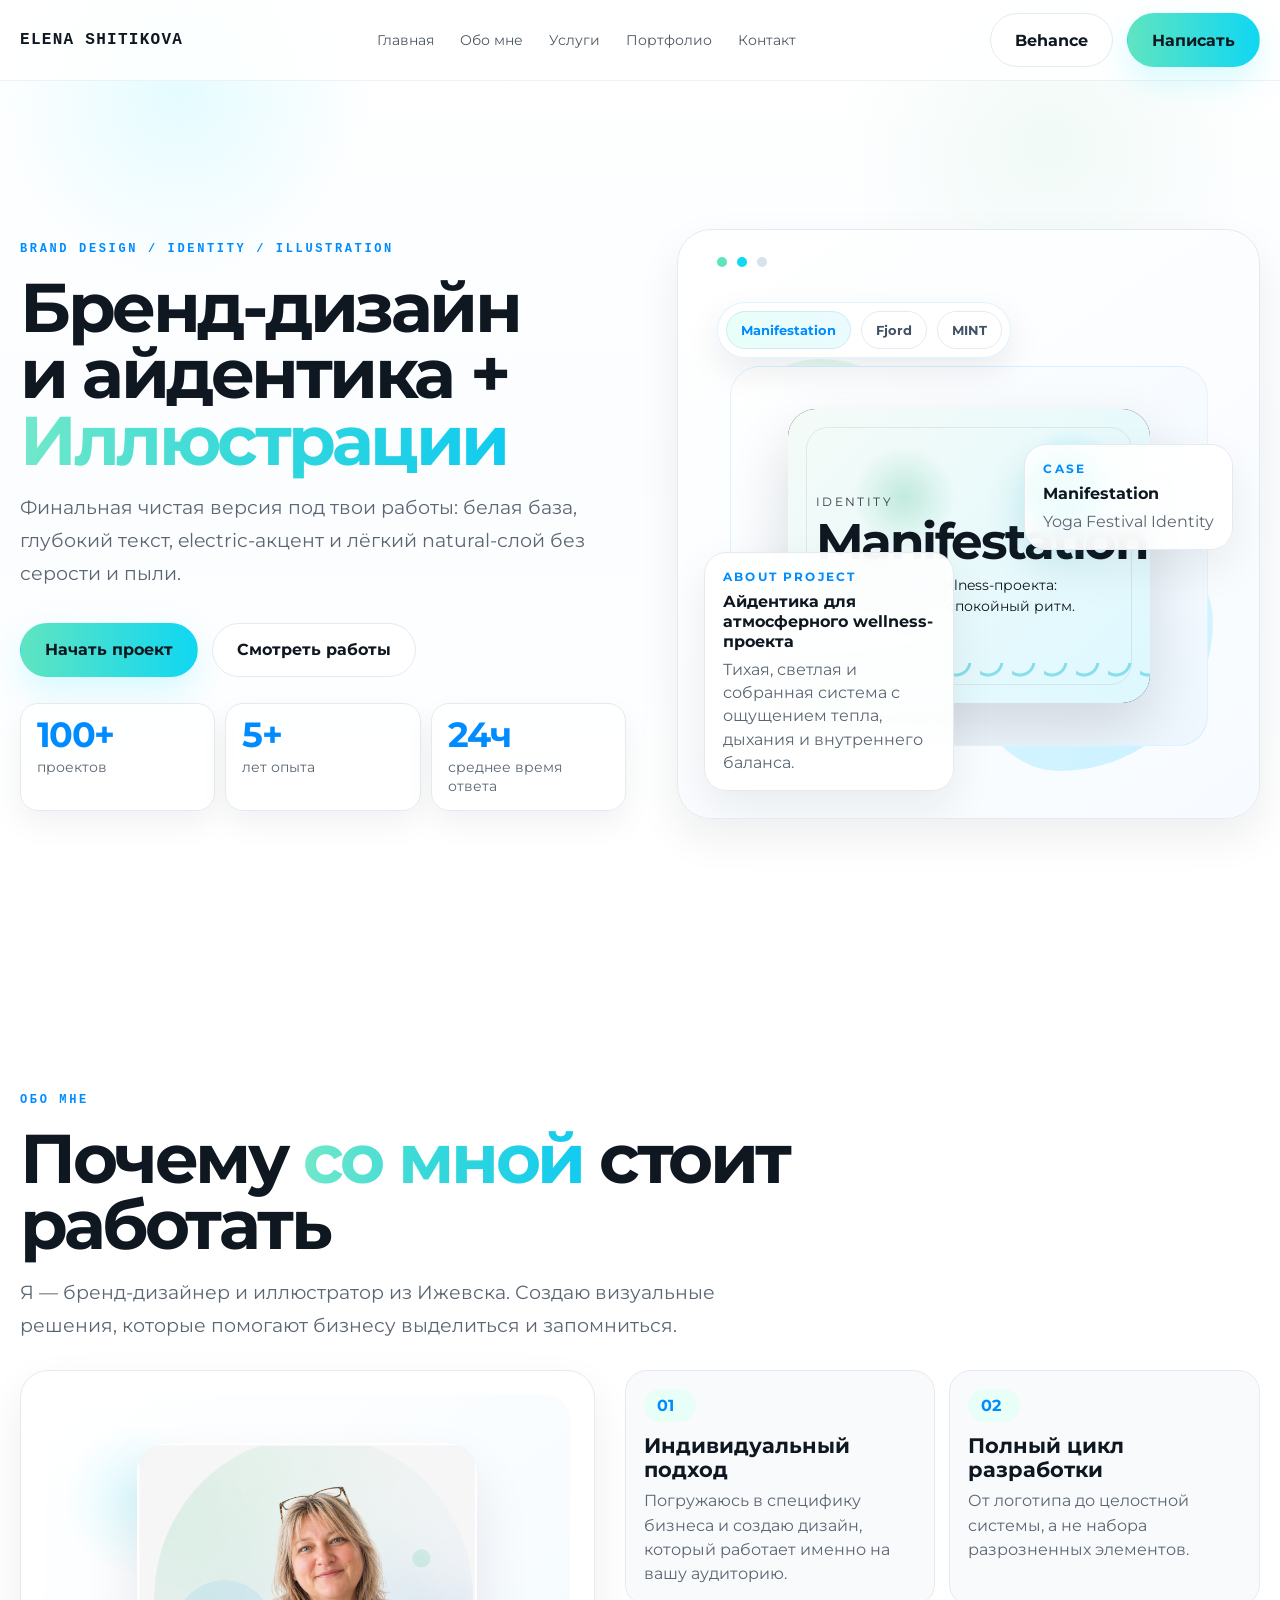
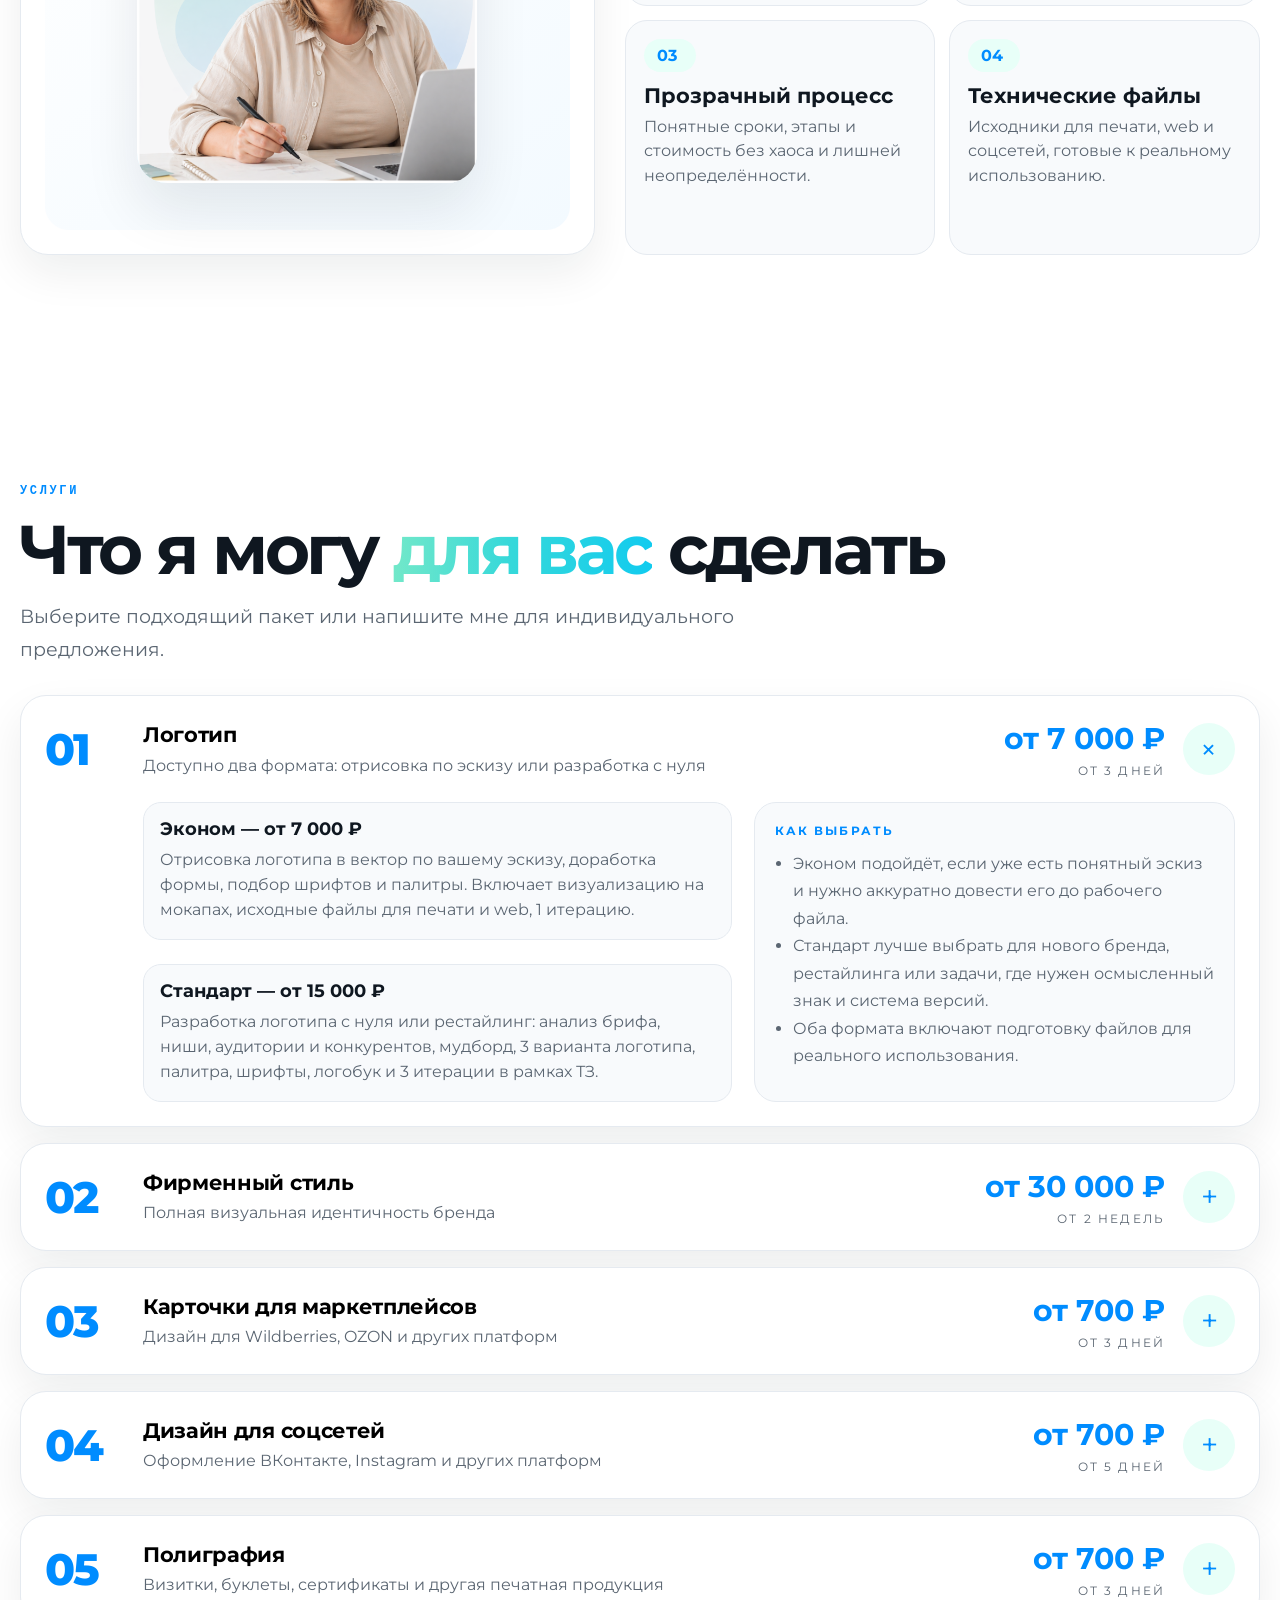
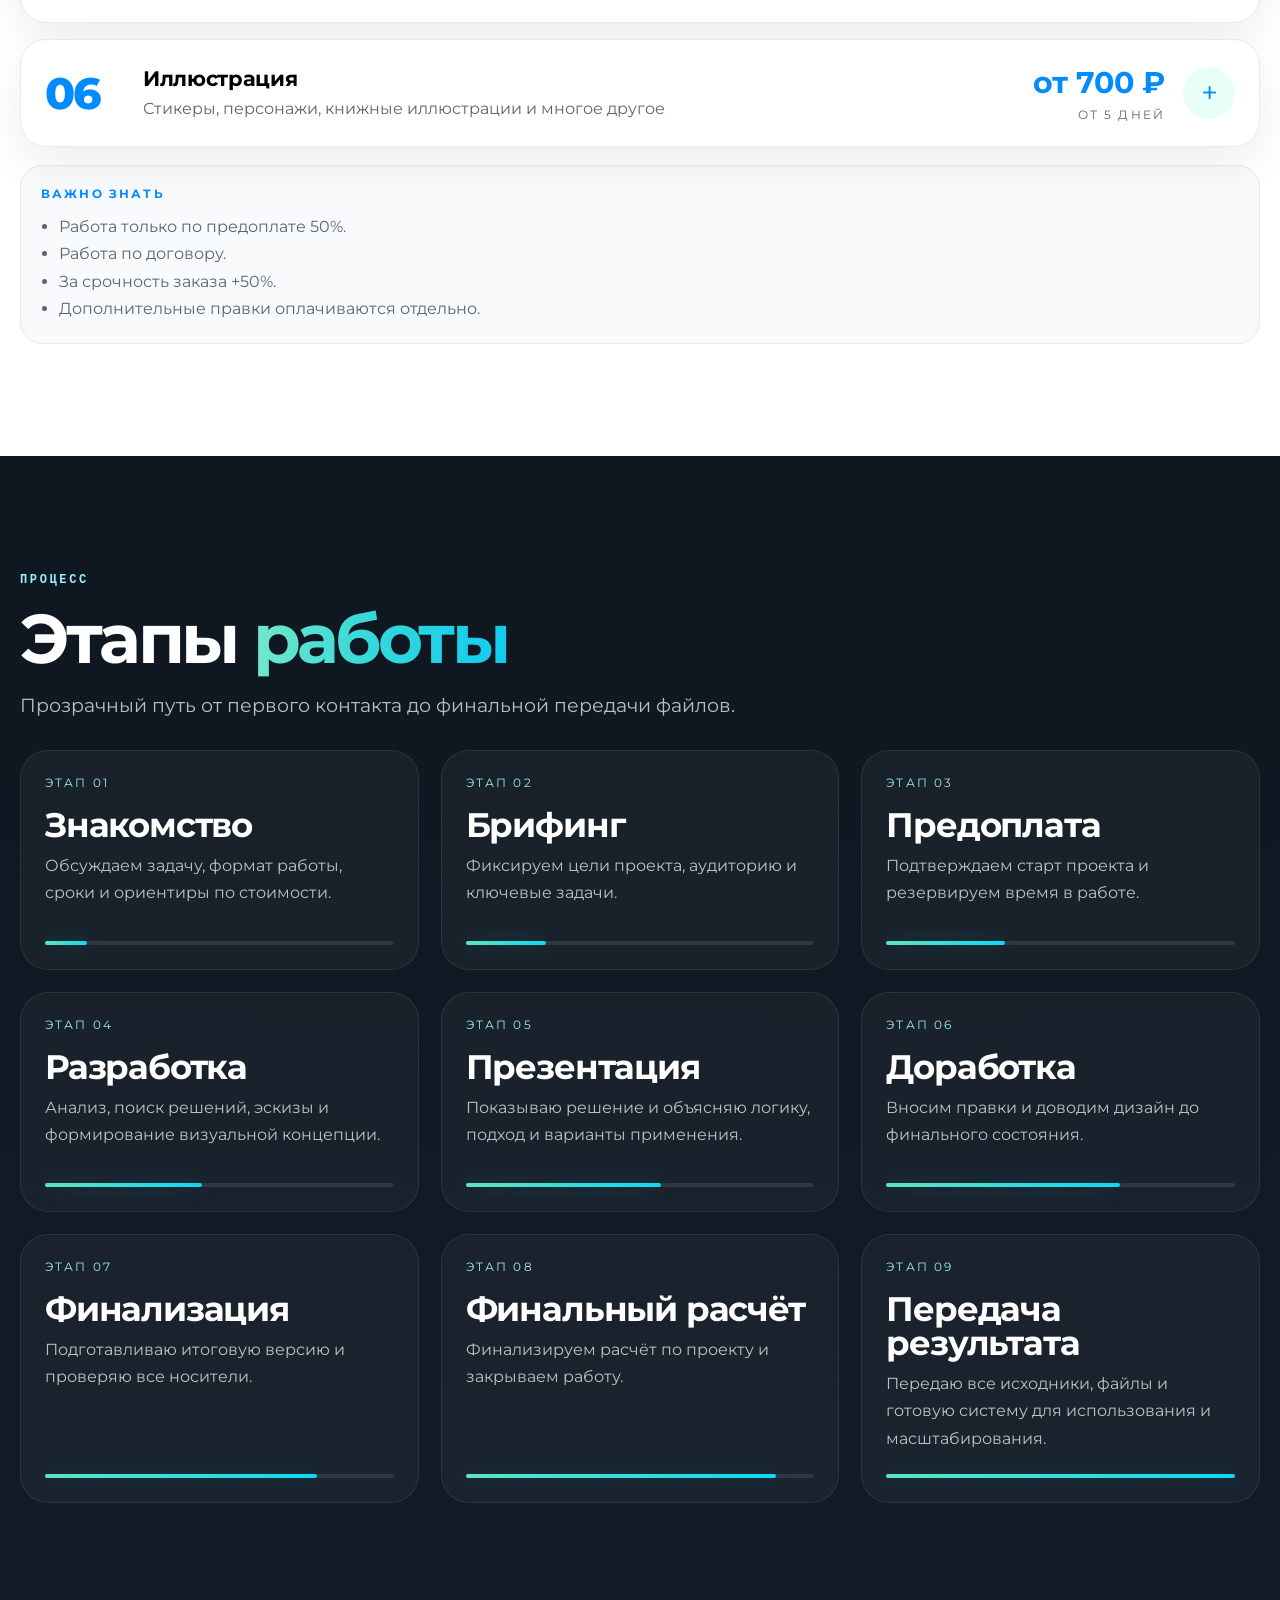
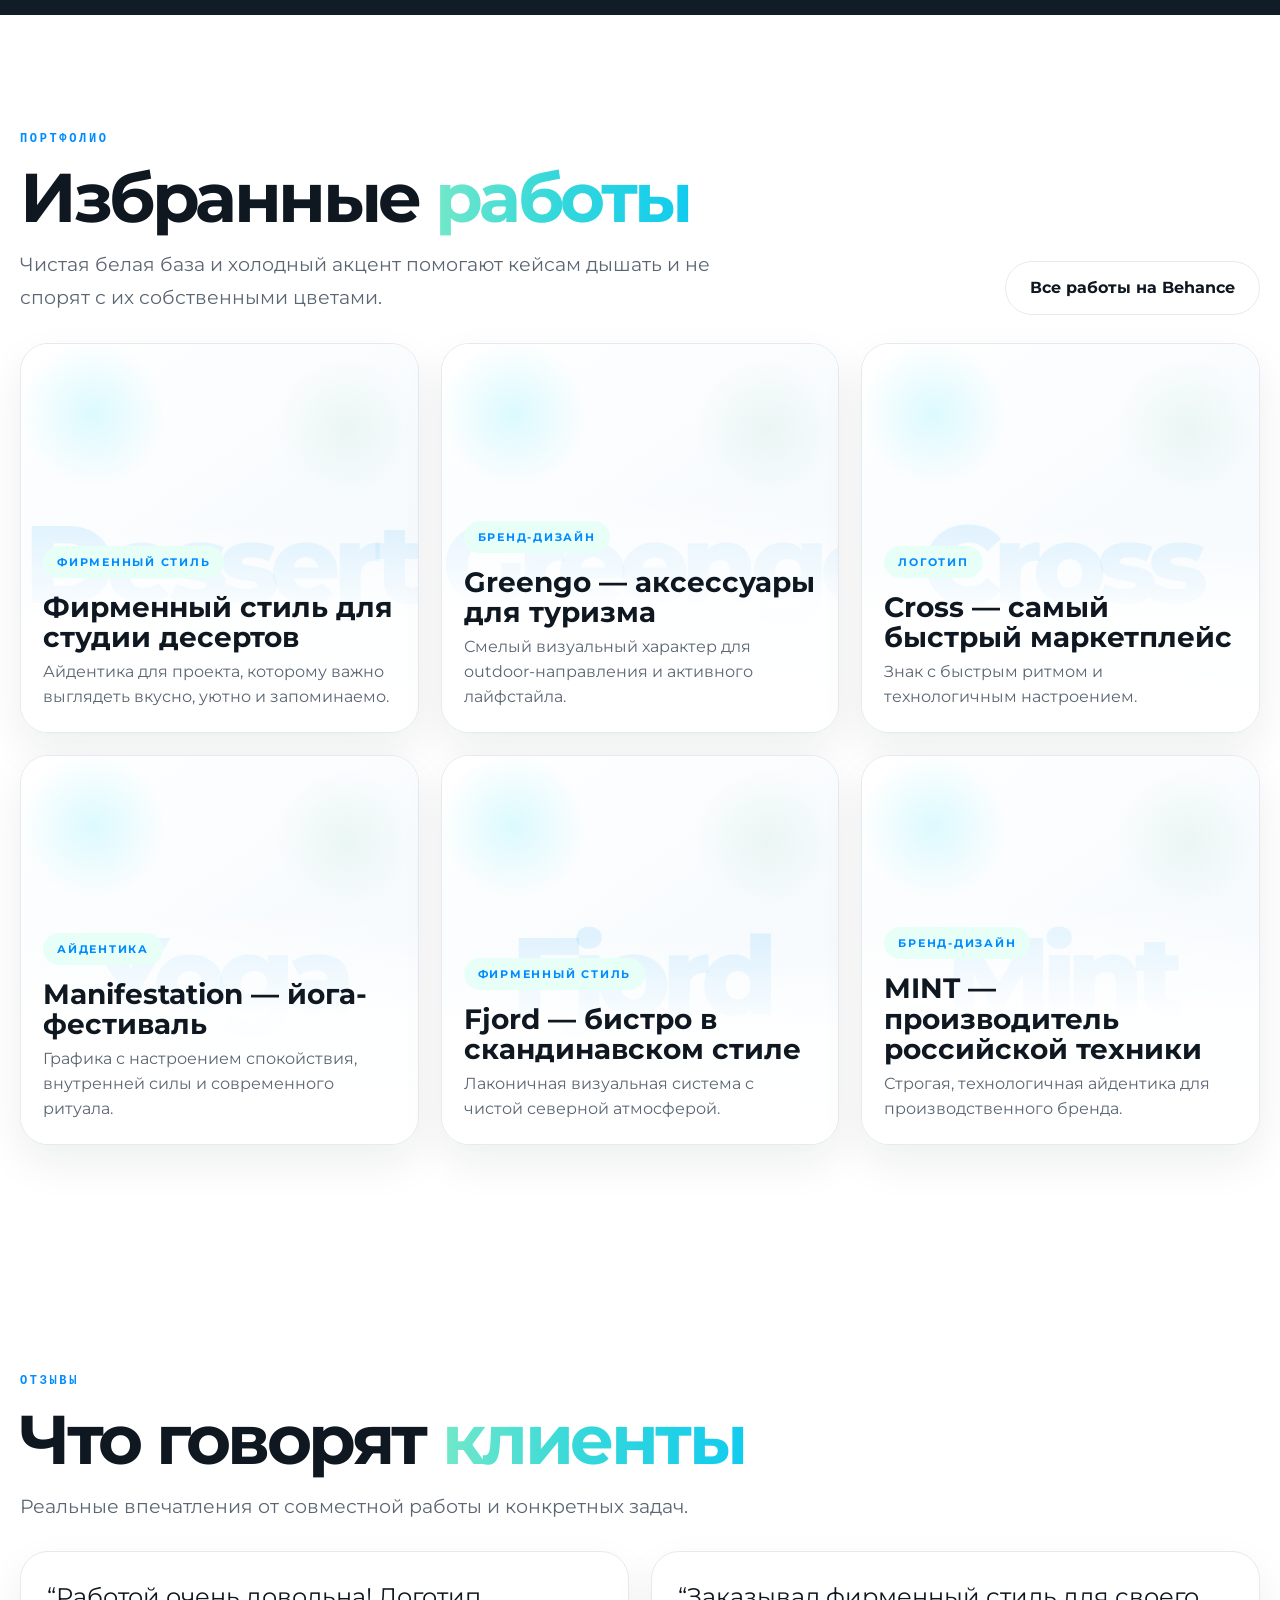
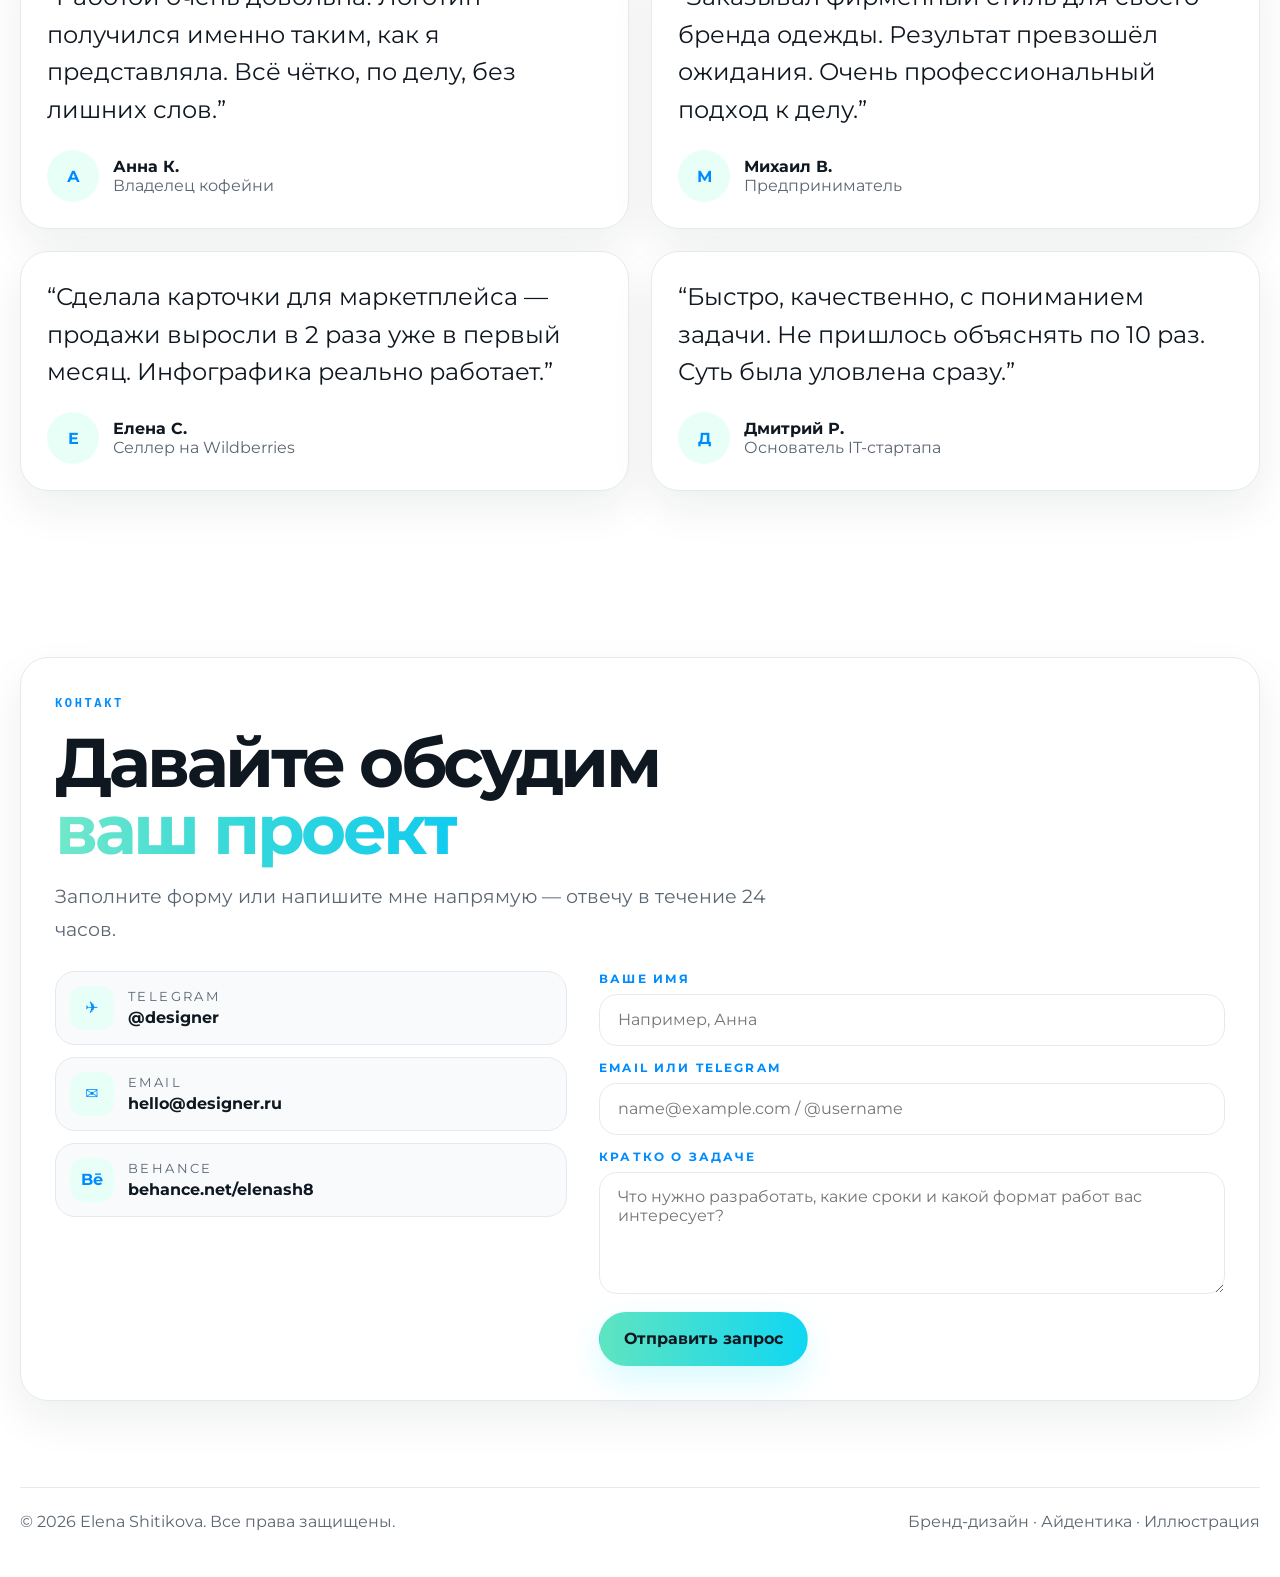
==== commit fd3aa483: "minimal upd" ====
--- a/index.html
+++ b/index.html
@@ -5,8 +5,13 @@
 <meta name="viewport" content="width=device-width, initial-scale=1.0" />
 <title>Елена Шитикова — Final Palette</title>
 <meta name="description" content="Бренд-дизайн, айдентика, карточки для маркетплейсов, полиграфия и иллюстрации. Портфолио и услуги Елены Шитиковой." />
+<link rel="preconnect" href="https://fonts.googleapis.com">
+<link rel="preconnect" href="https://fonts.gstatic.com" crossorigin>
+<link href="https://fonts.googleapis.com/css2?family=Montserrat:wght@400;500;600;700;800&display=swap" rel="stylesheet">
 <style>
 :root{
+  --font-main:"Montserrat", ui-sans-serif, system-ui, -apple-system, "Segoe UI", sans-serif;
+  --font-mono:ui-monospace, SFMono-Regular, Menlo, Monaco, Consolas, "Liberation Mono", monospace;
   --bg:#FFFFFF;
   --bg-soft:#F8FAFC;
   --card:#FFFFFF;
@@ -30,7 +35,7 @@
 html{scroll-behavior:smooth}
 body{
   margin:0;
-  font-family:Inter,ui-sans-serif,system-ui,-apple-system,"Segoe UI",Roboto,Arial,sans-serif;
+  font-family:var(--font-main);
   color:var(--text);
   background:var(--page-gradient);
   background-attachment:fixed;
@@ -45,12 +50,13 @@
 .section-dark{background:linear-gradient(180deg, #0F1720 0%, #111C27 100%); color:#fff}
 .eyebrow{
   display:inline-block; margin-bottom:18px; font-size:12px; letter-spacing:.22em;
-  text-transform:uppercase; font-weight:800; color:var(--electric-deep);
+  text-transform:uppercase; font-weight:700; color:var(--electric-deep);
+  font-family:var(--font-mono);
 }
 .section-dark .eyebrow{color:#97EFFF}
 .title{
-  margin:0; font-size:clamp(40px,5.8vw,88px); line-height:.96;
-  letter-spacing:-.055em; font-weight:800;
+  margin:0; font-size:clamp(40px,5.4vw,80px); line-height:.96;
+  letter-spacing:-.05em; font-weight:700;
 }
 .title .accent{
   background:linear-gradient(90deg, #72E8C9 0%, #35D8DA 46%, #11CBEF 100%);
@@ -68,7 +74,7 @@
 .header .container{
   min-height:80px; display:flex; align-items:center; justify-content:space-between; gap:24px;
 }
-.brand{font-weight:800; letter-spacing:.08em; text-transform:uppercase}
+.brand{font-family:var(--font-mono); font-weight:700; letter-spacing:.08em; text-transform:uppercase}
 .nav{display:flex; gap:26px; font-size:14px; color:#4E5863}
 .nav a{position:relative}
 .nav a:after{
@@ -309,7 +315,7 @@
 }
 .case-caption small{
   display:block; margin-bottom:8px; color:var(--electric-deep); font-size:12px;
-  letter-spacing:.18em; text-transform:uppercase; font-weight:800;
+  letter-spacing:.18em; text-transform:uppercase; font-weight:700;
 }
 .case-caption strong{display:block; font-size:16px; line-height:1.25}
 .case-caption span{display:block; margin-top:6px; color:var(--muted); line-height:1.45; overflow-wrap:break-word}
@@ -367,7 +373,7 @@
 }
 .point .num{
   display:inline-flex; min-width:52px; width:max-content; padding:7px 13px; border-radius:999px;
-  background:var(--natural-soft); color:var(--electric-deep); font-weight:800; margin-bottom:12px;
+  background:var(--natural-soft); color:var(--electric-deep); font-weight:700; margin-bottom:12px;
 }
 .point h3{margin:0 0 8px; font-size:21px; line-height:1.12}
 .point p{margin:0; color:var(--muted); line-height:1.52}
@@ -388,7 +394,7 @@
   font-size:44px; line-height:1; font-weight:800; letter-spacing:-.05em; color:var(--electric-deep);
 }
 .acc-title{
-  font-size:clamp(28px,3.6vw,50px); line-height:1; letter-spacing:-.04em; font-weight:800;
+  font-size:21px; line-height:1.18; letter-spacing:-.015em; font-weight:700;
 }
 .acc-sub{margin-top:8px; color:var(--muted)}
 .acc-price{text-align:right}
@@ -423,6 +429,19 @@
   text-transform:uppercase; color:var(--electric-deep);
 }
 .note ul{margin:0; padding-left:18px; color:var(--muted); line-height:1.72}
+.service-format{
+  padding:16px;
+  border:1px solid var(--line);
+  border-radius:18px;
+  background:var(--bg-soft);
+}
+.service-format + .service-format{margin-top:12px}
+.service-format h4{
+  margin:0 0 8px;
+  font-size:18px;
+  line-height:1.2;
+}
+.service-format p{margin:0; color:var(--muted); line-height:1.55}
 
 .process-grid,.portfolio-grid{
   display:grid; grid-template-columns:repeat(3,1fr); gap:22px;
@@ -456,7 +475,7 @@
   display:none;
 }
 .box h3{
-  margin:0 0 10px; font-size:34px; line-height:1; letter-spacing:-.04em;
+  margin:0 0 10px; font-size:34px; line-height:1; letter-spacing:-.035em; font-weight:700;
 }
 .box p{
   margin:0; color:rgba(255,255,255,.72); line-height:1.7;
@@ -484,7 +503,7 @@
 .tag{
   display:inline-flex; padding:9px 14px; border-radius:999px;
   background:var(--natural-soft); color:var(--electric-deep);
-  font-size:11px; font-weight:800; letter-spacing:.16em; text-transform:uppercase;
+  font-size:11px; font-weight:700; letter-spacing:.16em; text-transform:uppercase;
 }
 .work h3{margin:14px 0 8px; font-size:28px; line-height:1.08}
 .work p{margin:0; color:var(--muted); line-height:1.55}
@@ -507,24 +526,30 @@
 }
 .avatar{
   width:52px; height:52px; border-radius:999px; display:grid; place-items:center;
-  background:var(--natural-soft); color:var(--electric-deep); font-weight:800;
+  background:var(--natural-soft); color:var(--electric-deep); font-weight:700;
 }
 .author span{display:block; color:var(--muted)}
 
-.contact-shell{padding:30px}
+.contact-shell{padding:clamp(22px,3vw,34px)}
+#contact.section{padding:clamp(34px,6vh,68px) 0}
+.contact-head{
+  max-width:none;
+  margin-bottom:24px;
+}
+.contact-head .lead{max-width:760px}
 .contact-grid{
-  display:grid; grid-template-columns:.95fr 1.05fr; gap:24px;
+  display:grid; grid-template-columns:.9fr 1.1fr; gap:clamp(18px,3vw,32px); align-items:start;
 }
 .contact-links{
-  display:grid; gap:14px; margin-top:26px;
+  display:grid; gap:12px;
 }
 .contact-link{
-  display:flex; gap:14px; align-items:center; padding:16px;
+  display:flex; gap:14px; align-items:center; padding:14px;
   border-radius:20px; background:var(--bg-soft); border:1px solid var(--line);
 }
 .ic{
-  width:48px; height:48px; border-radius:16px; display:grid; place-items:center;
-  background:var(--natural-soft); color:var(--electric-deep); font-weight:800;
+  width:44px; height:44px; border-radius:14px; display:grid; place-items:center;
+  background:var(--natural-soft); color:var(--electric-deep); font-weight:700;
 }
 .contact-link small{
   display:block; margin-bottom:4px; color:var(--muted);
@@ -533,13 +558,13 @@
 .field{margin-bottom:14px}
 .field label{
   display:block; margin-bottom:8px; font-size:12px; letter-spacing:.18em;
-  text-transform:uppercase; color:var(--electric-deep); font-weight:800;
+  text-transform:uppercase; color:var(--electric-deep); font-weight:700;
 }
 .field input,.field textarea{
-  width:100%; min-height:56px; padding:16px 18px; border-radius:18px;
+  width:100%; min-height:52px; padding:14px 18px; border-radius:18px;
   outline:none; border:1px solid var(--line); background:#fff; color:var(--text);
 }
-.field textarea{min-height:150px; resize:vertical}
+.field textarea{min-height:122px; resize:vertical}
 .field input:focus,.field textarea:focus{
   border-color:var(--electric); box-shadow:0 0 0 4px rgba(0,224,255,.10);
 }
@@ -582,7 +607,7 @@
   .process-grid,.portfolio-grid,.reviews-grid,.about-points{grid-template-columns:1fr}
   .acc-btn{grid-template-columns:56px 1fr 52px}
   .acc-price{display:none}
-  .acc-title{font-size:30px}
+  .acc-title{font-size:21px}
   .hero-visual{min-height:460px}
   .hero-stage{height:560px; min-height:0}
   .about-art{min-height:300px}
@@ -721,29 +746,15 @@
 
     <div class="accordion">
       <article class="acc">
-        <button class="acc-btn" type="button"><div class="acc-num">01</div><div><div class="acc-title">Логотип — Эконом</div><div class="acc-sub">Отрисовка логотипа в вектор по вашему эскизу</div></div><div class="acc-price"><strong>от 7 000 ₽</strong><span>от 3 дней</span></div><div class="acc-plus">+</div></button>
+        <button class="acc-btn" type="button"><div class="acc-num">01</div><div><div class="acc-title">Логотип</div><div class="acc-sub">Доступно два формата: отрисовка по эскизу или разработка с нуля</div></div><div class="acc-price"><strong>от 7 000 ₽</strong><span>от 3 дней</span></div><div class="acc-plus">+</div></button>
         <div class="acc-panel"><div class="acc-inner"><div class="features">
-          <div class="feature"><i></i><span>Отрисовка логотипа в векторный формат по вашему эскизу + доработка.</span></div>
-          <div class="feature"><i></i><span>Подбор шрифтов и фирменной цветовой палитры.</span></div>
-          <div class="feature"><i></i><span>Визуализация на мокапах.</span></div>
-          <div class="feature"><i></i><span>Исходные файлы для печати и web.</span></div>
-          <div class="feature"><i></i><span>1 итерация.</span></div>
-        </div><div class="note"><h4>Формат</h4><ul><li>Быстрый старт для небольших проектов.</li><li>Подходит, если есть понятный эскиз.</li><li>Хороший вариант для аккуратной векторной доработки.</li></ul></div></div></div>
+          <div class="service-format"><h4>Эконом — от 7 000 ₽</h4><p>Отрисовка логотипа в вектор по вашему эскизу, доработка формы, подбор шрифтов и палитры. Включает визуализацию на мокапах, исходные файлы для печати и web, 1 итерацию.</p></div>
+          <div class="service-format"><h4>Стандарт — от 15 000 ₽</h4><p>Разработка логотипа с нуля или рестайлинг: анализ брифа, ниши, аудитории и конкурентов, мудборд, 3 варианта логотипа, палитра, шрифты, логобук и 3 итерации в рамках ТЗ.</p></div>
+        </div><div class="note"><h4>Как выбрать</h4><ul><li>Эконом подойдёт, если уже есть понятный эскиз и нужно аккуратно довести его до рабочего файла.</li><li>Стандарт лучше выбрать для нового бренда, рестайлинга или задачи, где нужен осмысленный знак и система версий.</li><li>Оба формата включают подготовку файлов для реального использования.</li></ul></div></div></div>
       </article>
 
       <article class="acc">
-        <button class="acc-btn" type="button"><div class="acc-num">02</div><div><div class="acc-title">Логотип — Стандарт</div><div class="acc-sub">Разработка логотипа с нуля или рестайлинг</div></div><div class="acc-price"><strong>от 15 000 ₽</strong><span>от 5 дней</span></div><div class="acc-plus">+</div></button>
-        <div class="acc-panel"><div class="acc-inner"><div class="features">
-          <div class="feature"><i></i><span>Анализ брифа, постановка цели и задач.</span></div>
-          <div class="feature"><i></i><span>Анализ ниши, аудитории и конкурентов.</span></div>
-          <div class="feature"><i></i><span>Создание мудборда и 3 вариантов логотипа.</span></div>
-          <div class="feature"><i></i><span>Подбор шрифтов, палитры, логобук.</span></div>
-          <div class="feature"><i></i><span>3 итерации в рамках ТЗ.</span></div>
-        </div><div class="note"><h4>Подходит для</h4><ul><li>Нового бренда или аккуратного обновления существующего.</li><li>Проектов, где нужен осмысленный знак и система версий.</li><li>Бизнесов, которые хотят выглядеть увереннее и дороже.</li></ul></div></div></div>
-      </article>
-
-      <article class="acc">
-        <button class="acc-btn" type="button"><div class="acc-num">03</div><div><div class="acc-title">Фирменный стиль</div><div class="acc-sub">Полная визуальная идентичность бренда</div></div><div class="acc-price"><strong>от 30 000 ₽</strong><span>от 2 недель</span></div><div class="acc-plus">+</div></button>
+        <button class="acc-btn" type="button"><div class="acc-num">02</div><div><div class="acc-title">Фирменный стиль</div><div class="acc-sub">Полная визуальная идентичность бренда</div></div><div class="acc-price"><strong>от 30 000 ₽</strong><span>от 2 недель</span></div><div class="acc-plus">+</div></button>
         <div class="acc-panel"><div class="acc-inner"><div class="features">
           <div class="feature"><i></i><span>Анализ брифа, ценностей, миссии и аудитории бренда.</span></div>
           <div class="feature"><i></i><span>Разработка логотипа и краткой версии.</span></div>
@@ -754,7 +765,7 @@
       </article>
 
       <article class="acc">
-        <button class="acc-btn" type="button"><div class="acc-num">04</div><div><div class="acc-title">Карточки для маркетплейсов</div><div class="acc-sub">Дизайн для Wildberries, OZON и других платформ</div></div><div class="acc-price"><strong>от 700 ₽</strong><span>от 3 дней</span></div><div class="acc-plus">+</div></button>
+        <button class="acc-btn" type="button"><div class="acc-num">03</div><div><div class="acc-title">Карточки для маркетплейсов</div><div class="acc-sub">Дизайн для Wildberries, OZON и других платформ</div></div><div class="acc-price"><strong>от 700 ₽</strong><span>от 3 дней</span></div><div class="acc-plus">+</div></button>
         <div class="acc-panel"><div class="acc-inner"><div class="features">
           <div class="feature"><i></i><span>Разработка дизайна с учётом правил оферты маркетплейса.</span></div>
           <div class="feature"><i></i><span>Главная карточка — 1000 ₽, последующие слайды — 700 ₽.</span></div>
@@ -765,7 +776,7 @@
       </article>
 
       <article class="acc">
-        <button class="acc-btn" type="button"><div class="acc-num">05</div><div><div class="acc-title">Дизайн для соцсетей</div><div class="acc-sub">Оформление ВКонтакте, Instagram и других платформ</div></div><div class="acc-price"><strong>от 700 ₽</strong><span>от 5 дней</span></div><div class="acc-plus">+</div></button>
+        <button class="acc-btn" type="button"><div class="acc-num">04</div><div><div class="acc-title">Дизайн для соцсетей</div><div class="acc-sub">Оформление ВКонтакте, Instagram и других платформ</div></div><div class="acc-price"><strong>от 700 ₽</strong><span>от 5 дней</span></div><div class="acc-plus">+</div></button>
         <div class="acc-panel"><div class="acc-inner"><div class="features">
           <div class="feature"><i></i><span>Аватар, обложка, мобильная обложка, меню сообщества.</span></div>
           <div class="feature"><i></i><span>Шаблоны постов и сторис под единый стиль бренда.</span></div>
@@ -776,7 +787,7 @@
       </article>
 
       <article class="acc">
-        <button class="acc-btn" type="button"><div class="acc-num">06</div><div><div class="acc-title">Полиграфия</div><div class="acc-sub">Визитки, буклеты, сертификаты и другая печатная продукция</div></div><div class="acc-price"><strong>от 700 ₽</strong><span>от 3 дней</span></div><div class="acc-plus">+</div></button>
+        <button class="acc-btn" type="button"><div class="acc-num">05</div><div><div class="acc-title">Полиграфия</div><div class="acc-sub">Визитки, буклеты, сертификаты и другая печатная продукция</div></div><div class="acc-price"><strong>от 700 ₽</strong><span>от 3 дней</span></div><div class="acc-plus">+</div></button>
         <div class="acc-panel"><div class="acc-inner"><div class="features">
           <div class="feature"><i></i><span>Визитка — от 1500 ₽, буклет/брошюра — от 3500 ₽.</span></div>
           <div class="feature"><i></i><span>Сертификат — от 3000 ₽, афиша/плакат — от 5000 ₽.</span></div>
@@ -787,7 +798,7 @@
       </article>
 
       <article class="acc">
-        <button class="acc-btn" type="button"><div class="acc-num">07</div><div><div class="acc-title">Иллюстрация</div><div class="acc-sub">Стикеры, персонажи, книжные иллюстрации и многое другое</div></div><div class="acc-price"><strong>от 700 ₽</strong><span>от 5 дней</span></div><div class="acc-plus">+</div></button>
+        <button class="acc-btn" type="button"><div class="acc-num">06</div><div><div class="acc-title">Иллюстрация</div><div class="acc-sub">Стикеры, персонажи, книжные иллюстрации и многое другое</div></div><div class="acc-price"><strong>от 700 ₽</strong><span>от 5 дней</span></div><div class="acc-plus">+</div></button>
         <div class="acc-panel"><div class="acc-inner"><div class="features">
           <div class="feature"><i></i><span>Стикеры текстовые и простые — от 700 ₽ за штуку.</span></div>
           <div class="feature"><i></i><span>Стикеры иллюстративные — от 1000 ₽, сложный дизайн — от 1500 ₽.</span></div>
@@ -876,11 +887,13 @@
 <section class="section" id="contact">
   <div class="container">
     <div class="contact-shell">
+      <div class="contact-head">
+        <div class="eyebrow">Контакт</div>
+        <h2 class="title">Давайте обсудим<br><span class="accent">ваш проект</span></h2>
+        <p class="lead">Заполните форму или напишите мне напрямую — отвечу в течение 24 часов.</p>
+      </div>
       <div class="contact-grid">
         <div>
-          <div class="eyebrow">Контакт</div>
-          <h2 class="title">Давайте обсудим <span class="accent">ваш проект</span></h2>
-          <p class="lead">Заполните форму или напишите мне напрямую — отвечу в течение 24 часов.</p>
           <div class="contact-links">
             <a class="contact-link" href="https://t.me/designer" target="_blank" rel="noopener"><div class="ic">✈</div><div><small>Telegram</small><strong>@designer</strong></div></a>
             <a class="contact-link" href="mailto:hello@designer.ru"><div class="ic">✉</div><div><small>Email</small><strong>hello@designer.ru</strong></div></a>
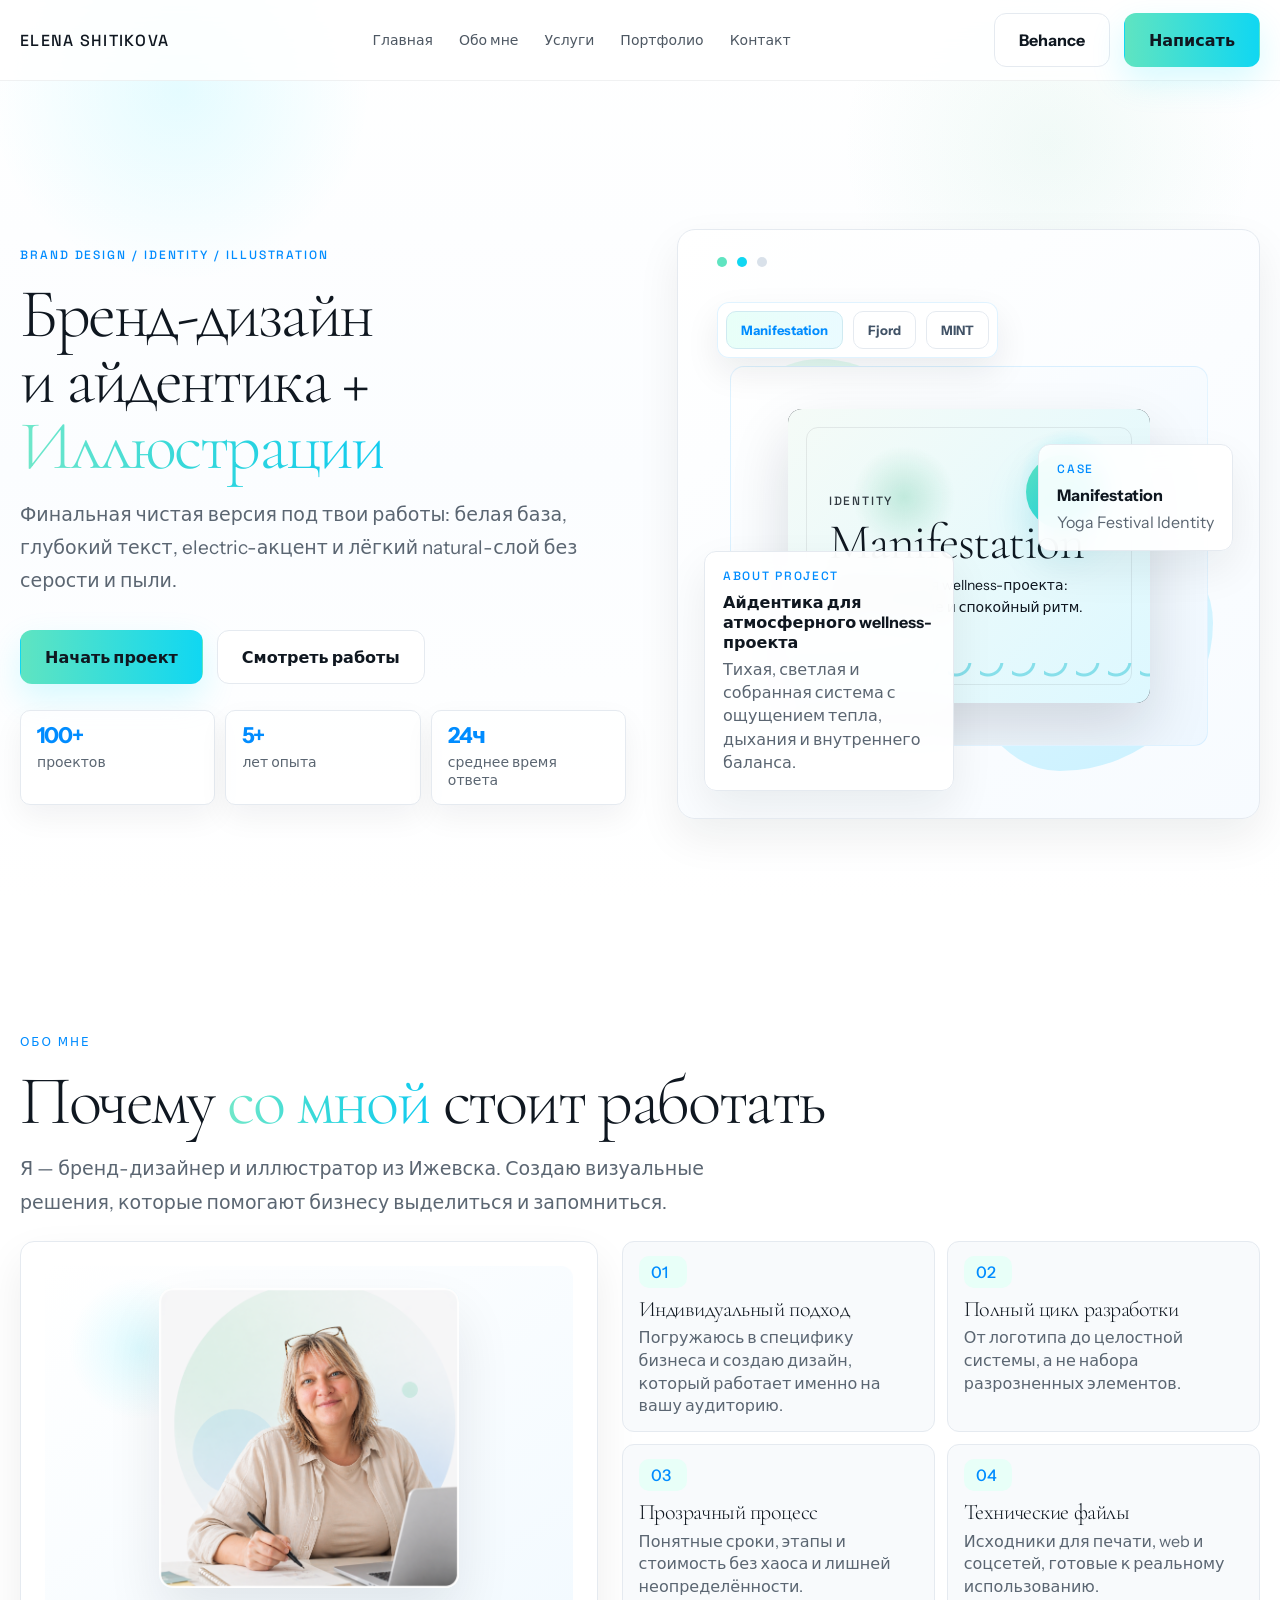
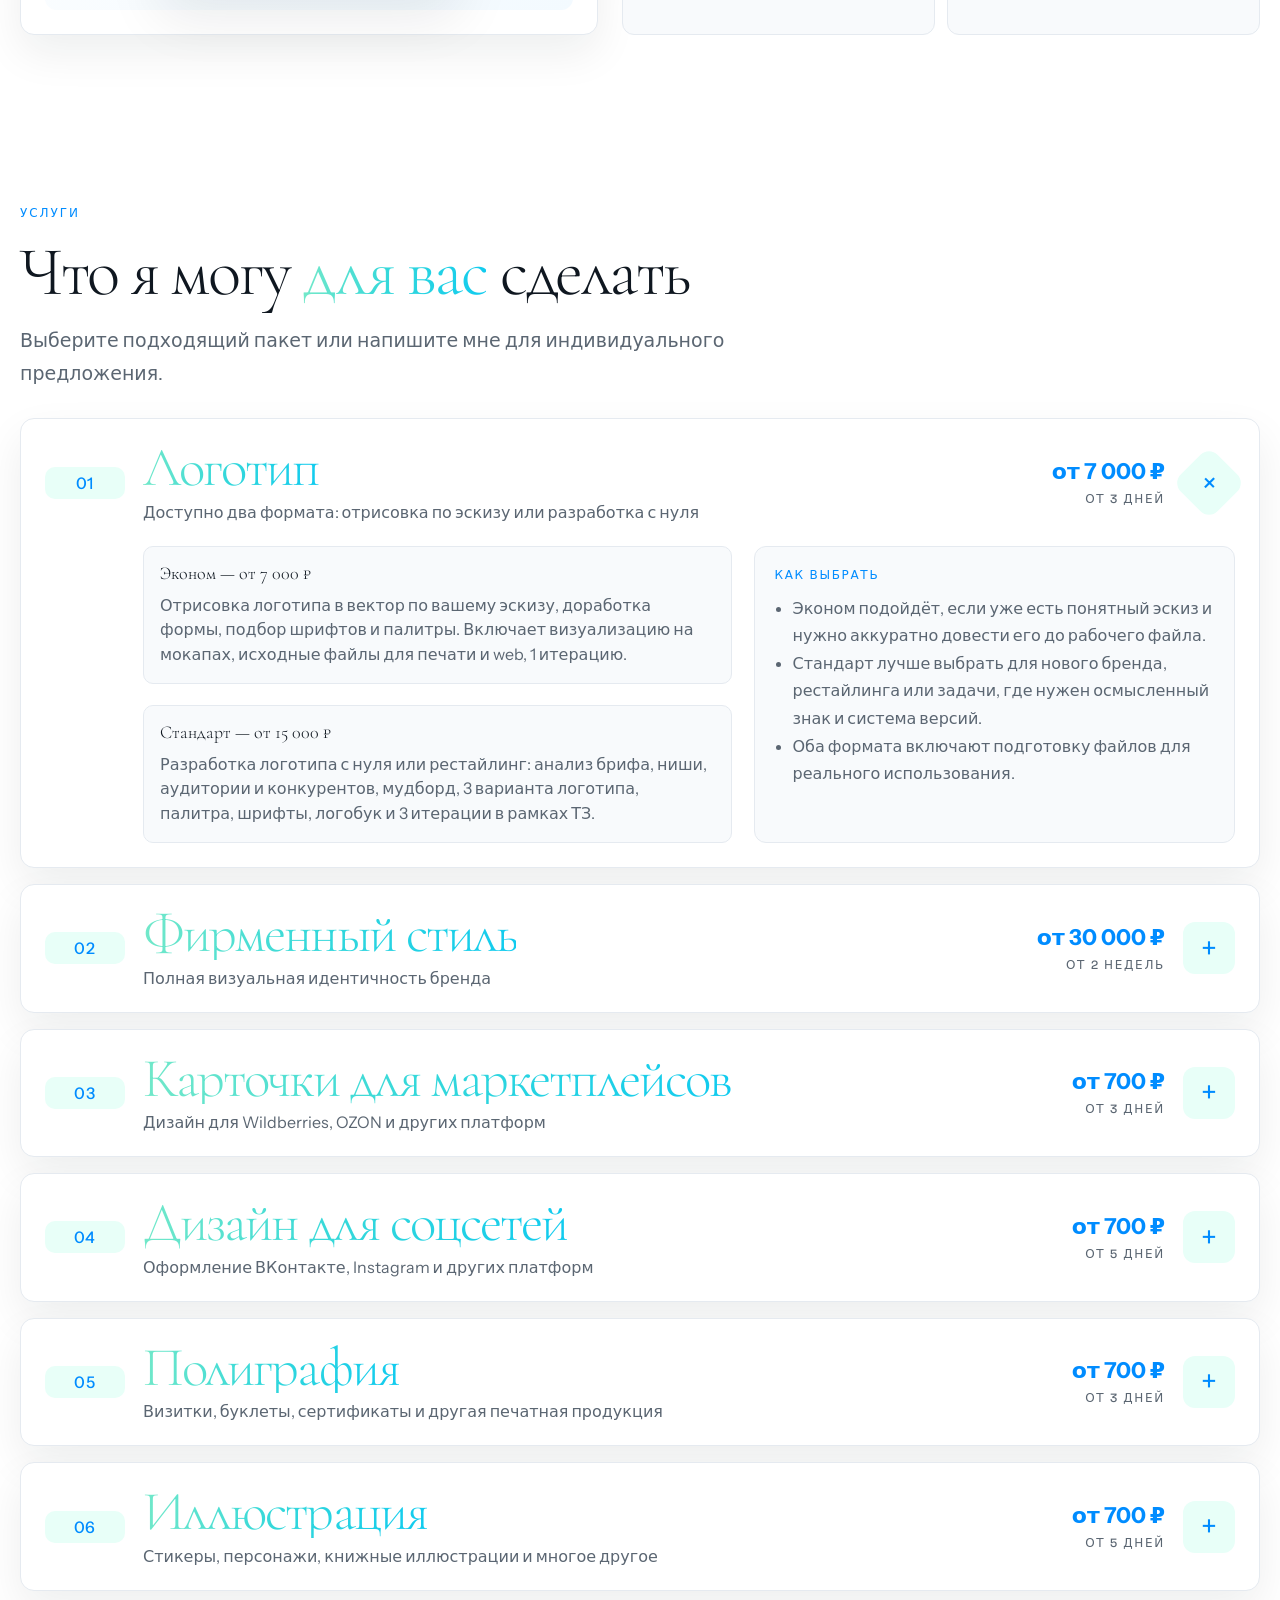
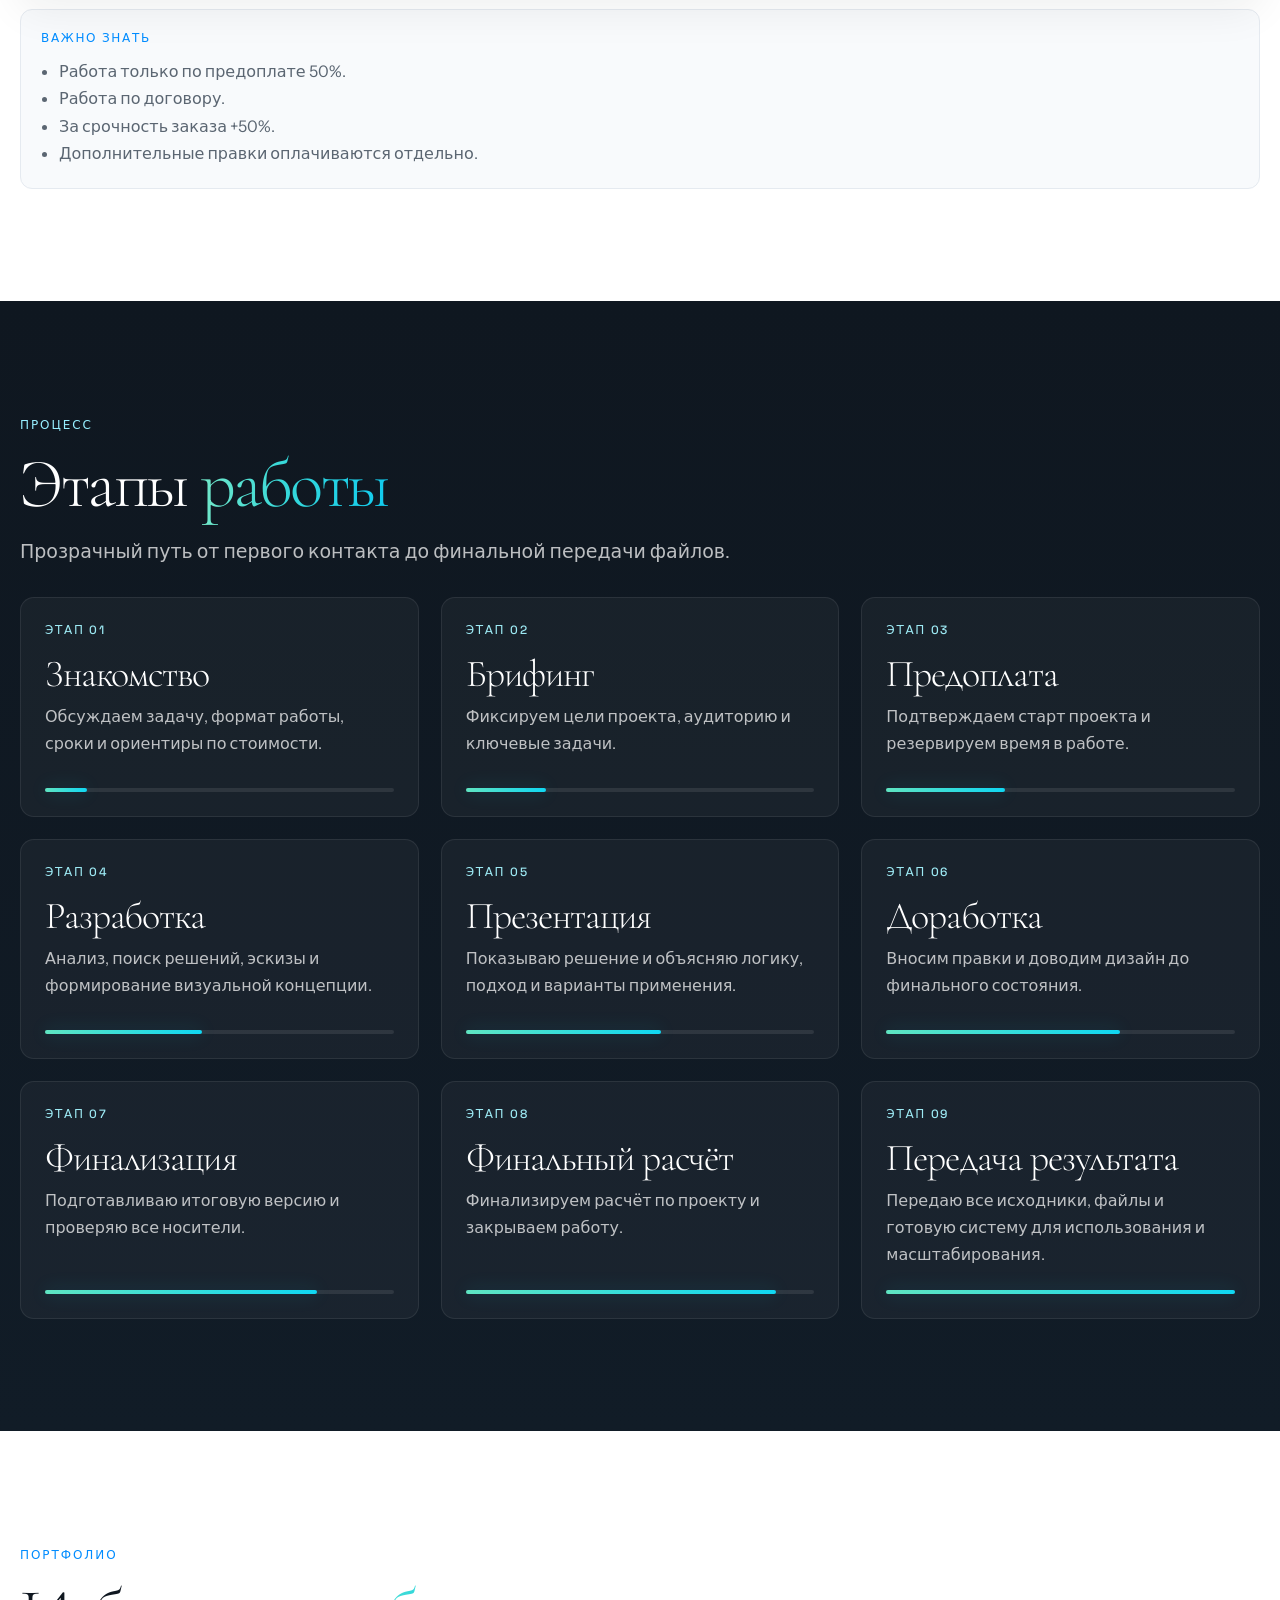
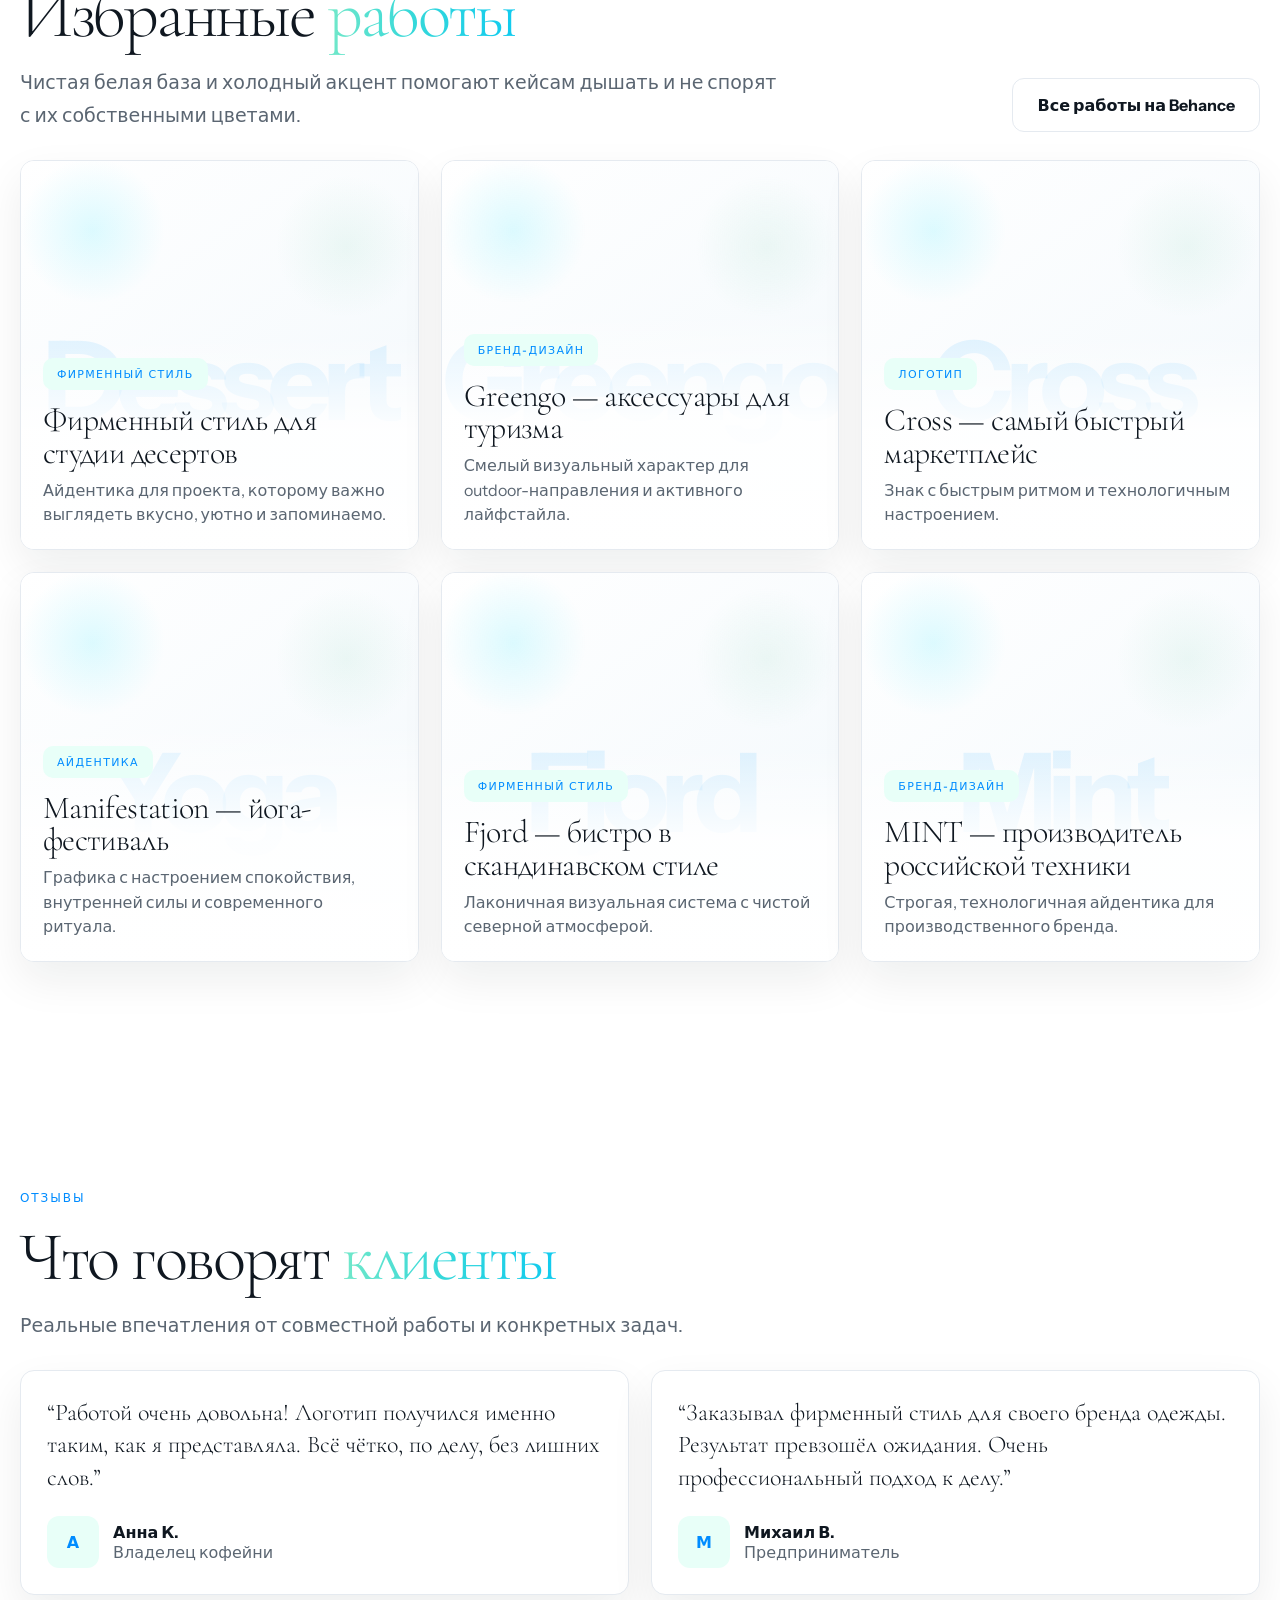
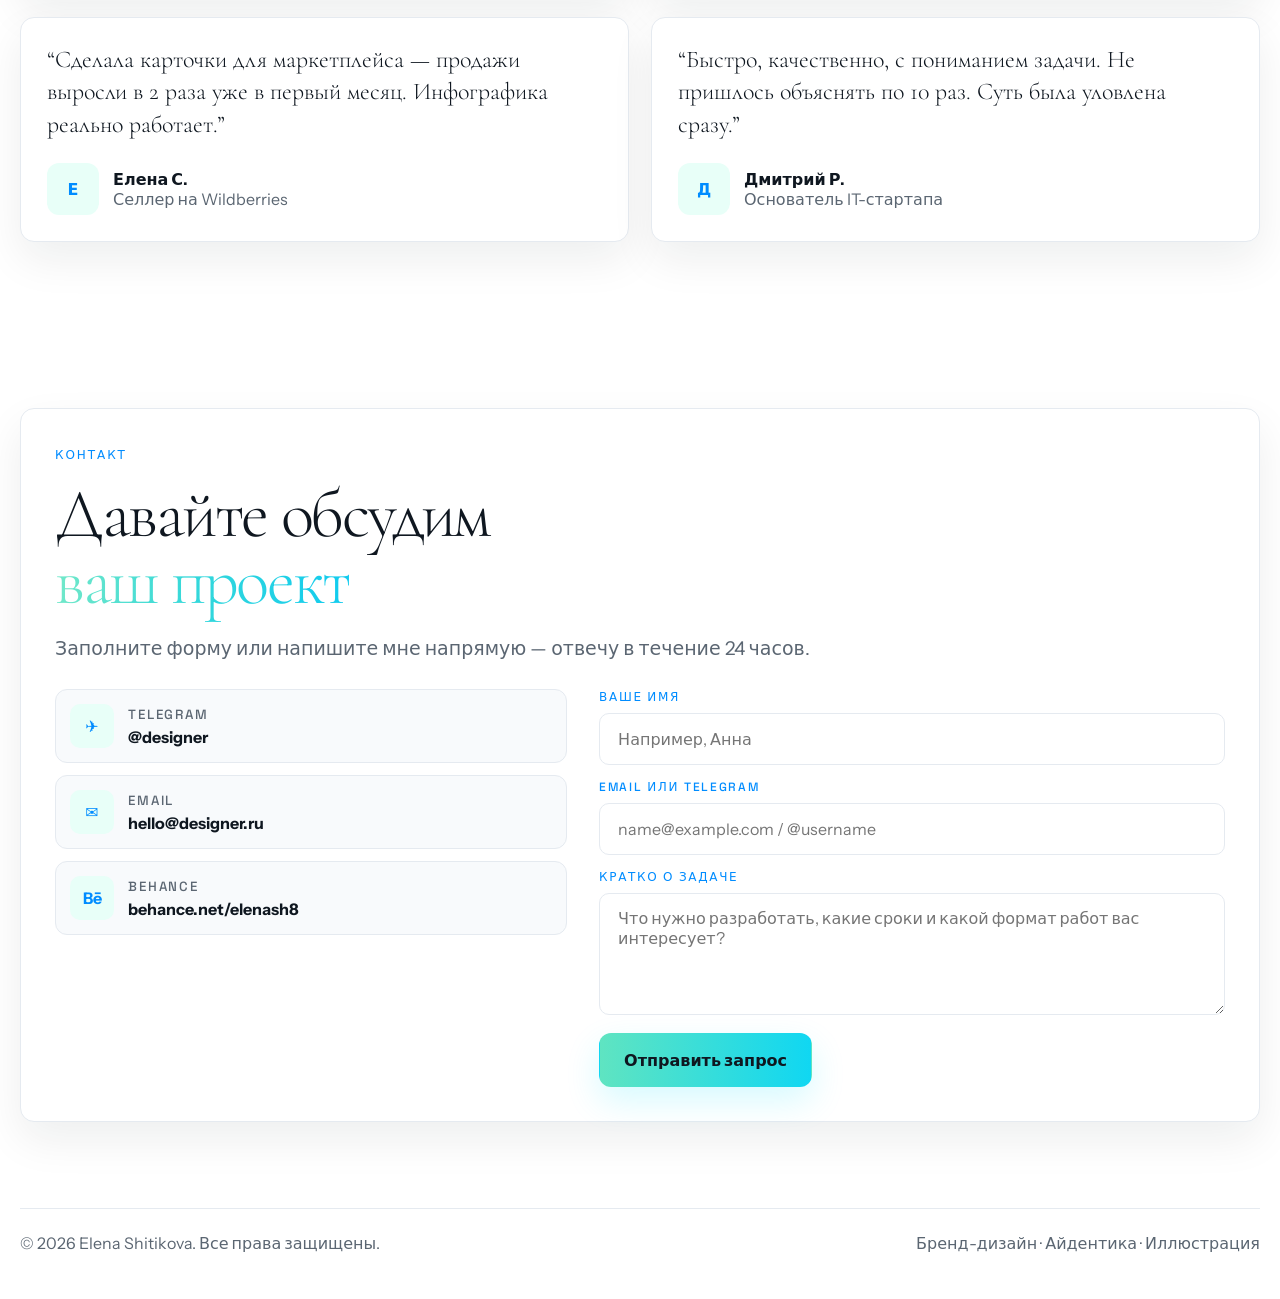
==== commit 715ac29a: "design upd" ====
--- a/index.html
+++ b/index.html
@@ -7,11 +7,12 @@
 <meta name="description" content="Бренд-дизайн, айдентика, карточки для маркетплейсов, полиграфия и иллюстрации. Портфолио и услуги Елены Шитиковой." />
 <link rel="preconnect" href="https://fonts.googleapis.com">
 <link rel="preconnect" href="https://fonts.gstatic.com" crossorigin>
-<link href="https://fonts.googleapis.com/css2?family=Montserrat:wght@400;500;600;700;800&display=swap" rel="stylesheet">
+<link href="https://fonts.googleapis.com/css2?family=Cormorant+Garamond:wght@300;400&family=Instrument+Sans:wght@400;500;600;700&family=Space+Grotesk:wght@300;400;500;700&display=swap" rel="stylesheet">
 <style>
 :root{
-  --font-main:"Montserrat", ui-sans-serif, system-ui, -apple-system, "Segoe UI", sans-serif;
-  --font-mono:ui-monospace, SFMono-Regular, Menlo, Monaco, Consolas, "Liberation Mono", monospace;
+  --font-title:"Cormorant Garamond", Georgia, "Times New Roman", serif;
+  --font-main:"Instrument Sans", ui-sans-serif, system-ui, -apple-system, "Segoe UI", sans-serif;
+  --font-label:"Space Grotesk", ui-sans-serif, system-ui, -apple-system, "Segoe UI", sans-serif;
   --bg:#FFFFFF;
   --bg-soft:#F8FAFC;
   --card:#FFFFFF;
@@ -49,14 +50,15 @@
 .footer{background:transparent}
 .section-dark{background:linear-gradient(180deg, #0F1720 0%, #111C27 100%); color:#fff}
 .eyebrow{
-  display:inline-block; margin-bottom:18px; font-size:12px; letter-spacing:.22em;
-  text-transform:uppercase; font-weight:700; color:var(--electric-deep);
-  font-family:var(--font-mono);
+  display:inline-block; margin-bottom:18px; font-size:12px; letter-spacing:.16em;
+  text-transform:uppercase; font-weight:500; color:var(--electric-deep);
+  font-family:var(--font-label);
 }
 .section-dark .eyebrow{color:#97EFFF}
 .title{
   margin:0; font-size:clamp(40px,5.4vw,80px); line-height:.96;
-  letter-spacing:-.05em; font-weight:700;
+  font-family:var(--font-title);
+  letter-spacing:-.035em; font-weight:300;
 }
 .title .accent{
   background:linear-gradient(90deg, #72E8C9 0%, #35D8DA 46%, #11CBEF 100%);
@@ -74,7 +76,7 @@
 .header .container{
   min-height:80px; display:flex; align-items:center; justify-content:space-between; gap:24px;
 }
-.brand{font-family:var(--font-mono); font-weight:700; letter-spacing:.08em; text-transform:uppercase}
+.brand{font-family:var(--font-label); font-weight:500; letter-spacing:.08em; text-transform:uppercase}
 .nav{display:flex; gap:26px; font-size:14px; color:#4E5863}
 .nav a{position:relative}
 .nav a:after{
@@ -86,7 +88,7 @@
 .actions{display:flex; gap:14px; align-items:center}
 .btn{
   display:inline-flex; align-items:center; justify-content:center; gap:10px;
-  min-height:54px; padding:0 24px; border-radius:999px; font-weight:700;
+  min-height:54px; padding:0 24px; border-radius:12px; font-weight:700;
   transition:.28s ease; border:1px solid transparent; cursor:pointer;
 }
 .btn:hover{transform:translateY(-2px)}
@@ -114,13 +116,13 @@
 .hero-stat{
   background:rgba(255,255,255,.78);
   border:1px solid var(--line);
-  border-radius:18px;
+  border-radius:10px;
   padding:14px 16px;
   box-shadow:0 12px 30px rgba(15,23,32,.055);
 }
 .hero-stat strong{
   display:block;
-  font-size:clamp(24px,2.7vw,38px);
+  font-size:22px;
   line-height:1;
   letter-spacing:-.045em;
   color:var(--electric-deep);
@@ -133,12 +135,12 @@
   color:var(--muted);
 }
 .hero-visual{
-  position:relative; min-height:640px; border-radius:34px;
+  position:relative; min-height:640px; border-radius:18px;
   background:linear-gradient(145deg, #FFFFFF 0%, #F7FBFF 100%);
   border:1px solid var(--line); overflow:hidden; box-shadow:var(--shadow);
 }
 .hero-frame{
-  position:absolute; inset:24px; border-radius:28px;
+  position:absolute; inset:24px; border-radius:14px;
   border:1px solid rgba(0,158,255,.10);
 }
 .hero-topbar{
@@ -166,7 +168,7 @@
   background:linear-gradient(145deg, #DFF7FF, #CAF1FF);
 }
 .hero-core{
-  position:absolute; inset:102px 96px 108px 96px; border-radius:30px;
+  position:absolute; inset:102px 96px 108px 96px; border-radius:14px;
   overflow:hidden;
   background:
     radial-gradient(circle at 28% 24%, rgba(0,224,255,.14), transparent 15%),
@@ -176,12 +178,12 @@
   display:grid; place-items:center;
 }
 .hero-core .shape{
-  width:76%; aspect-ratio:1/1; border-radius:30px;
+  width:76%; aspect-ratio:1/1; border-radius:14px;
   background:linear-gradient(145deg, #0F1720, #182433);
   position:relative; box-shadow:0 28px 60px rgba(15,23,32,.15);
 }
 .hero-core .shape:before{
-  content:""; position:absolute; inset:18px; border:2px solid #8DEBFF; border-radius:24px;
+  content:""; position:absolute; inset:18px; border:2px solid #8DEBFF; border-radius:12px;
 }
 .hero-core .shape:after{
   content:"✦"; position:absolute; inset:0; display:grid; place-items:center;
@@ -189,11 +191,12 @@
 }
 .hero-panel{
   position:absolute; background:rgba(255,255,255,.9); backdrop-filter:blur(12px);
-  border:1px solid var(--line); border-radius:22px; box-shadow:var(--shadow);
+  border:1px solid var(--line); border-radius:12px; box-shadow:var(--shadow);
   padding:16px 18px; max-width:220px;
 }
 .hero-panel strong{
-  display:block; margin-bottom:8px; font-size:12px; letter-spacing:.18em;
+  display:block; margin-bottom:8px; font-size:12px; letter-spacing:.14em;
+  font-family:var(--font-label); font-weight:500;
   text-transform:uppercase; color:var(--electric-deep);
 }
 .hero-panel span{color:var(--muted); line-height:1.5; font-size:14px}
@@ -201,13 +204,13 @@
 .hero-panel.two{right:28px;top:84px}
 
 .hero-stage{
-  position:relative; width:100%; height:clamp(470px, calc(100vh - 200px), 590px); border-radius:34px;
+  position:relative; width:100%; height:clamp(470px, calc(100vh - 200px), 590px); border-radius:18px;
   background:linear-gradient(145deg, #FFFFFF 0%, #F7FBFF 100%);
   border:1px solid var(--line); overflow:hidden; box-shadow:var(--shadow);
   padding:26px; isolation:isolate;
 }
 .hero-stage .hero-frame{
-  position:absolute; inset:clamp(16px,2vw,24px); border-radius:28px;
+  position:absolute; inset:clamp(16px,2vw,24px); border-radius:14px;
   border:1px solid rgba(0,158,255,.10); pointer-events:none;
 }
 .hero-stage .hero-topbar{position:absolute; left:clamp(24px,3vw,40px); top:clamp(20px,3vh,32px); display:flex; gap:10px; z-index:12}
@@ -215,7 +218,7 @@
   position:absolute; left:clamp(24px,3vw,40px); top:clamp(56px,8vh,72px); right:clamp(24px,3vw,40px);
   display:flex; gap:10px; flex-wrap:wrap; z-index:20;
   width:max-content; max-width:calc(100% - 80px);
-  padding:8px; border-radius:999px;
+  padding:8px; border-radius:12px;
   background:rgba(255,255,255,.9);
   border:1px solid rgba(0,158,255,.12);
   box-shadow:0 14px 34px rgba(15,23,32,.08);
@@ -223,7 +226,7 @@
 }
 .case-btn{
   border:1px solid var(--line); background:rgba(255,255,255,.78);
-  color:#415266; padding:10px 14px; border-radius:999px; font-weight:700;
+  color:#415266; padding:10px 14px; border-radius:10px; font-weight:700;
   font-size:13px; cursor:pointer; transition:.22s ease;
 }
 .case-btn.active{
@@ -236,12 +239,12 @@
 .case-bg-blob.a{width:clamp(150px,14vw,220px);height:clamp(150px,14vw,220px);left:10%;top:22%;background:linear-gradient(145deg,#EAFBF5,#CCF6E5)}
 .case-bg-blob.b{width:clamp(210px,20vw,300px);height:clamp(210px,20vw,300px);right:8%;bottom:8%;background:linear-gradient(145deg,#DFF7FF,#CAF1FF)}
 .case-card{
-  position:absolute; inset:clamp(118px,17vh,136px) clamp(34px,4vw,54px) clamp(58px,8vh,78px) clamp(34px,4vw,54px); border-radius:30px;
+  position:absolute; inset:clamp(118px,17vh,136px) clamp(34px,4vw,54px) clamp(58px,8vh,78px) clamp(34px,4vw,54px); border-radius:14px;
   background:linear-gradient(145deg, #FFFFFF 0%, #EEF7FF 100%);
   border:1px solid rgba(0,158,255,.10); overflow:hidden; display:grid; place-items:center; z-index:1;
 }
 .case-media{
-  width:min(76%, 430px); max-height:78%; aspect-ratio:1 / 1; border-radius:28px; overflow:hidden;
+  width:min(76%, 430px); max-height:78%; aspect-ratio:1 / 1; border-radius:14px; overflow:hidden;
   position:relative; box-shadow:0 28px 60px rgba(15,23,32,.14); background:#0F1720;
 }
 .case-slide{
@@ -253,10 +256,10 @@
   width:100%; height:100%; display:grid; place-items:center;
   position:relative; padding:28px; color:#fff;
 }
-.case-art h3{margin:0; font-size:clamp(34px,4.2vw,50px); line-height:.92; letter-spacing:-.05em}
+.case-art h3{margin:0; font-family:var(--font-title); font-size:clamp(34px,4.2vw,50px); line-height:.92; letter-spacing:-.03em; font-weight:300}
 .case-art p{display:none; margin:10px 0 0; font-size:14px; line-height:1.55; max-width:280px; overflow-wrap:break-word}
 .case-art.is-ready p{display:block}
-.case-art small{display:block; margin-bottom:10px; font-size:12px; letter-spacing:.2em; text-transform:uppercase; opacity:.84}
+.case-art small{display:block; margin-bottom:10px; font-family:var(--font-label); font-size:12px; letter-spacing:.15em; text-transform:uppercase; font-weight:500; opacity:.84}
 .case-manifestation{
   background:
     radial-gradient(circle at 32% 30%, rgba(126,209,178,.4), transparent 16%),
@@ -266,7 +269,7 @@
 }
 .case-manifestation:before,
 .case-fjord:before{
-  content:""; position:absolute; inset:18px; border:1px solid rgba(15,23,32,.08); border-radius:22px;
+  content:""; position:absolute; inset:18px; border:1px solid rgba(15,23,32,.08); border-radius:12px;
 }
 .case-manifestation .sun{
   position:absolute; top:46px; right:50px; width:74px; height:74px; border-radius:999px;
@@ -306,16 +309,16 @@
   background:linear-gradient(180deg,#68B5FF,#3786EA);
 }
 .case-mint .logo{
-  position:absolute; right:30px; bottom:26px; font-size:38px; font-weight:800; color:#FFFFFF;
+  position:absolute; right:30px; bottom:26px; font-size:38px; font-weight:700; color:#FFFFFF;
 }
 .case-caption{
   position:absolute; background:rgba(255,255,255,.92); backdrop-filter:blur(12px);
-  border:1px solid var(--line); border-radius:22px; box-shadow:var(--shadow);
+  border:1px solid var(--line); border-radius:12px; box-shadow:var(--shadow);
   padding:16px 18px; max-width:250px; z-index:10;
 }
 .case-caption small{
   display:block; margin-bottom:8px; color:var(--electric-deep); font-size:12px;
-  letter-spacing:.18em; text-transform:uppercase; font-weight:700;
+  font-family:var(--font-label); letter-spacing:.14em; text-transform:uppercase; font-weight:500;
 }
 .case-caption strong{display:block; font-size:16px; line-height:1.25}
 .case-caption span{display:block; margin-top:6px; color:var(--muted); line-height:1.45; overflow-wrap:break-word}
@@ -326,29 +329,30 @@
 .hero-stage > .hero-core,
 .hero-stage > .hero-panel{display:none}
 
-.about-grid{display:grid; gap:28px}
+#about.section{padding:clamp(34px,6vh,68px) 0}
+.about-grid{display:grid; gap:22px}
 .about-head{max-width:900px}
 .about-layout{
   display:grid;
   grid-template-columns:minmax(340px,.95fr) minmax(0,1.05fr);
-  gap:clamp(18px,2.4vw,30px);
+  gap:clamp(16px,2vw,24px);
   align-items:stretch;
 }
 .panel,.review,.contact-shell{
-  background:#fff; border:1px solid var(--line); border-radius:28px; box-shadow:var(--shadow);
+  background:#fff; border:1px solid var(--line); border-radius:14px; box-shadow:var(--shadow);
 }
 .about-panel{padding:24px; min-height:100%}
 .about-art{
   height:100%;
-  min-height:clamp(340px,31vw,440px);
-  border-radius:24px;
+  min-height:clamp(280px,25vw,360px);
+  border-radius:12px;
   background:
     radial-gradient(circle at 18% 24%, rgba(0,224,255,.12), transparent 14%),
     linear-gradient(145deg, #FFFFFF, #F3FAFF);
   display:grid; place-items:center;
 }
 .about-art .object{
-  width:min(66%, 340px); aspect-ratio:1/1; border-radius:30px;
+  width:min(62%, 300px); aspect-ratio:1/1; border-radius:14px;
   background:linear-gradient(145deg, #E7F7F1, #D5F3FF 58%, #FFFFFF 100%);
   box-shadow:0 28px 56px rgba(15,23,32,.09); display:grid; place-items:center;
   overflow:hidden;
@@ -364,26 +368,26 @@
   display:grid;
   grid-template-columns:repeat(2,minmax(0,1fr));
   grid-template-rows:repeat(2,minmax(0,1fr));
-  gap:14px;
+  gap:12px;
   height:100%;
 }
 .point{
-  background:var(--bg-soft); border:1px solid var(--line); border-radius:22px; padding:18px;
+  background:var(--bg-soft); border:1px solid var(--line); border-radius:12px; padding:14px 16px;
   display:flex; flex-direction:column;
 }
 .point .num{
-  display:inline-flex; min-width:52px; width:max-content; padding:7px 13px; border-radius:999px;
-  background:var(--natural-soft); color:var(--electric-deep); font-weight:700; margin-bottom:12px;
-}
-.point h3{margin:0 0 8px; font-size:21px; line-height:1.12}
-.point p{margin:0; color:var(--muted); line-height:1.52}
+  display:inline-flex; min-width:48px; width:max-content; padding:6px 12px; border-radius:10px;
+  background:var(--natural-soft); color:var(--electric-deep); font-weight:500; margin-bottom:10px;
+}
+.point h3{margin:0 0 6px; font-family:var(--font-title); font-size:22px; line-height:1.02; font-weight:300; letter-spacing:-.02em}
+.point p{margin:0; color:var(--muted); line-height:1.42}
 
 .section-head{
   display:flex; justify-content:space-between; gap:24px; align-items:end; margin-bottom:28px;
 }
 .accordion{display:grid; gap:16px}
 .acc{
-  background:#fff; border:1px solid var(--line); border-radius:26px; overflow:hidden; box-shadow:var(--shadow);
+  background:#fff; border:1px solid var(--line); border-radius:14px; overflow:hidden; box-shadow:var(--shadow);
 }
 .acc-btn{
   width:100%; border:0; background:none; cursor:pointer; text-align:left;
@@ -391,20 +395,35 @@
   padding:24px;
 }
 .acc-num{
-  font-size:44px; line-height:1; font-weight:800; letter-spacing:-.05em; color:var(--electric-deep);
+  display:inline-flex;
+  align-items:center;
+  justify-content:center;
+  min-width:58px;
+  padding:8px 14px;
+  border-radius:10px;
+  background:var(--natural-soft);
+  font-size:16px;
+  line-height:1;
+  font-weight:500;
+  letter-spacing:.04em;
+  color:var(--electric-deep);
 }
 .acc-title{
-  font-size:21px; line-height:1.18; letter-spacing:-.015em; font-weight:700;
+  display:inline-block;
+  font-family:var(--font-title); font-size:55px; line-height:.92; letter-spacing:-.035em; font-weight:300;
+  background:linear-gradient(90deg, #72E8C9 0%, #35D8DA 46%, #11CBEF 100%);
+  -webkit-background-clip:text; background-clip:text; color:transparent;
 }
 .acc-sub{margin-top:8px; color:var(--muted)}
 .acc-price{text-align:right}
-.acc-price strong{display:block; font-size:30px; color:var(--electric-deep)}
+.acc-price strong{display:block; font-size:22px; color:var(--electric-deep)}
 .acc-price span{
-  display:block; margin-top:6px; font-size:12px; letter-spacing:.18em;
+  display:block; margin-top:6px; font-size:12px; letter-spacing:.14em;
+  font-family:var(--font-label); font-weight:500;
   text-transform:uppercase; color:var(--muted);
 }
 .acc-plus{
-  width:52px; height:52px; border-radius:999px; display:grid; place-items:center;
+  width:52px; height:52px; border-radius:12px; display:grid; place-items:center;
   background:var(--natural-soft); color:var(--electric-deep); font-size:30px; transition:.28s ease;
 }
 .acc.open .acc-plus{transform:rotate(45deg)}
@@ -412,34 +431,37 @@
 .acc-inner{
   padding:0 24px 24px 122px; display:grid; grid-template-columns:1.1fr .9fr; gap:22px;
 }
-.features{display:grid; gap:12px}
+.features{display:grid; gap:9px}
 .feature{
-  display:flex; gap:12px; color:#46515A; line-height:1.62;
+  display:flex; gap:10px; color:#46515A; line-height:1.5;
 }
 .feature i{
-  width:18px; height:18px; border-radius:999px;
+  width:8px; height:8px; border-radius:999px;
   background:linear-gradient(90deg, var(--natural), var(--electric));
-  flex-shrink:0; margin-top:4px;
+  flex-shrink:0; margin-top:.6em;
 }
 .note{
-  border-radius:22px; padding:20px; background:var(--bg-soft); border:1px solid var(--line);
+  border-radius:12px; padding:20px; background:var(--bg-soft); border:1px solid var(--line);
 }
 .note h4{
-  margin:0 0 12px; font-size:12px; letter-spacing:.18em;
+  margin:0 0 12px; font-size:12px; letter-spacing:.14em;
+  font-family:var(--font-label); font-weight:500;
   text-transform:uppercase; color:var(--electric-deep);
 }
 .note ul{margin:0; padding-left:18px; color:var(--muted); line-height:1.72}
 .service-format{
   padding:16px;
   border:1px solid var(--line);
-  border-radius:18px;
+  border-radius:10px;
   background:var(--bg-soft);
 }
 .service-format + .service-format{margin-top:12px}
 .service-format h4{
   margin:0 0 8px;
+  font-family:var(--font-title);
   font-size:18px;
   line-height:1.2;
+  font-weight:300;
 }
 .service-format p{margin:0; color:var(--muted); line-height:1.55}
 
@@ -447,7 +469,7 @@
   display:grid; grid-template-columns:repeat(3,1fr); gap:22px;
 }
 .box{
-  padding:24px; background:rgba(255,255,255,.04); border:1px solid rgba(255,255,255,.08); border-radius:28px;
+  padding:24px; background:rgba(255,255,255,.04); border:1px solid rgba(255,255,255,.08); border-radius:14px;
 }
 .process-grid{
   counter-reset: process-step;
@@ -469,13 +491,13 @@
   display:flex; align-items:center; justify-content:space-between; margin-bottom:18px;
 }
 .phase span{
-  font-size:12px; letter-spacing:.18em; text-transform:uppercase; color:#9DEAF4;
+  font-family:var(--font-label); font-size:12px; letter-spacing:.14em; font-weight:500; text-transform:uppercase; color:#9DEAF4;
 }
 .phase b{
   display:none;
 }
 .box h3{
-  margin:0 0 10px; font-size:34px; line-height:1; letter-spacing:-.035em; font-weight:700;
+  margin:0 0 10px; font-family:var(--font-title); font-size:38px; line-height:.98; letter-spacing:-.025em; font-weight:300;
 }
 .box p{
   margin:0; color:rgba(255,255,255,.72); line-height:1.7;
@@ -494,22 +516,22 @@
 }
 .work-art span{
   position:absolute; inset:auto 0 26% 0; text-align:center;
-  font-size:110px; letter-spacing:-.08em; font-weight:800; color:rgba(0,158,255,.10);
+  font-size:110px; letter-spacing:-.08em; font-weight:700; color:rgba(0,158,255,.10);
 }
 .work-content{
   position:absolute; inset:auto 0 0 0; padding:22px;
   background:linear-gradient(180deg, rgba(255,255,255,0), rgba(255,255,255,.92) 44%, rgba(255,255,255,.98) 100%);
 }
 .tag{
-  display:inline-flex; padding:9px 14px; border-radius:999px;
+  display:inline-flex; padding:9px 14px; border-radius:10px;
   background:var(--natural-soft); color:var(--electric-deep);
-  font-size:11px; font-weight:700; letter-spacing:.16em; text-transform:uppercase;
-}
-.work h3{margin:14px 0 8px; font-size:28px; line-height:1.08}
+  font-family:var(--font-label); font-size:11px; font-weight:500; letter-spacing:.12em; text-transform:uppercase;
+}
+.work h3{margin:14px 0 8px; font-family:var(--font-title); font-size:32px; line-height:1.02; font-weight:300; letter-spacing:-.02em}
 .work p{margin:0; color:var(--muted); line-height:1.55}
 .work-arrow{
   position:absolute; right:18px; top:18px; width:50px; height:50px;
-  border-radius:999px; display:grid; place-items:center;
+  border-radius:12px; display:grid; place-items:center;
   background:linear-gradient(90deg, var(--natural), var(--electric));
   color:#0F1720; opacity:0; transform:translateY(10px); transition:.3s ease;
 }
@@ -520,12 +542,12 @@
   display:grid; grid-template-columns:repeat(2,1fr); gap:22px;
 }
 .review{padding:26px}
-.quote{font-size:24px; line-height:1.56}
+.quote{font-family:var(--font-title); font-size:24px; line-height:1.35; font-weight:300}
 .author{
   display:flex; gap:14px; align-items:center; margin-top:22px;
 }
 .avatar{
-  width:52px; height:52px; border-radius:999px; display:grid; place-items:center;
+  width:52px; height:52px; border-radius:12px; display:grid; place-items:center;
   background:var(--natural-soft); color:var(--electric-deep); font-weight:700;
 }
 .author span{display:block; color:var(--muted)}
@@ -545,23 +567,23 @@
 }
 .contact-link{
   display:flex; gap:14px; align-items:center; padding:14px;
-  border-radius:20px; background:var(--bg-soft); border:1px solid var(--line);
+  border-radius:12px; background:var(--bg-soft); border:1px solid var(--line);
 }
 .ic{
-  width:44px; height:44px; border-radius:14px; display:grid; place-items:center;
+  width:44px; height:44px; border-radius:10px; display:grid; place-items:center;
   background:var(--natural-soft); color:var(--electric-deep); font-weight:700;
 }
 .contact-link small{
   display:block; margin-bottom:4px; color:var(--muted);
-  letter-spacing:.18em; text-transform:uppercase;
+  font-family:var(--font-label); font-weight:500; letter-spacing:.14em; text-transform:uppercase;
 }
 .field{margin-bottom:14px}
 .field label{
-  display:block; margin-bottom:8px; font-size:12px; letter-spacing:.18em;
-  text-transform:uppercase; color:var(--electric-deep); font-weight:700;
+  display:block; margin-bottom:8px; font-size:12px; letter-spacing:.14em;
+  font-family:var(--font-label); text-transform:uppercase; color:var(--electric-deep); font-weight:500;
 }
 .field input,.field textarea{
-  width:100%; min-height:52px; padding:14px 18px; border-radius:18px;
+  width:100%; min-height:52px; padding:14px 18px; border-radius:10px;
   outline:none; border:1px solid var(--line); background:#fff; color:var(--text);
 }
 .field textarea{min-height:122px; resize:vertical}
@@ -569,7 +591,7 @@
   border-color:var(--electric); box-shadow:0 0 0 4px rgba(0,224,255,.10);
 }
 .success{
-  display:none; margin-top:14px; padding:16px 18px; border-radius:18px;
+  display:none; margin-top:14px; padding:16px 18px; border-radius:10px;
   background:#EAFBFF; color:#087F8C;
 }
 .footer{
@@ -583,7 +605,7 @@
 @media (max-width:1080px){
   .hero-grid,.contact-grid{grid-template-columns:1fr; min-height:auto}
   .about-layout{grid-template-columns:1fr}
-  .about-art{min-height:360px}
+  .about-art{min-height:300px}
   .hero-stage{height:clamp(520px,72vw,640px)}
   .process-grid,.portfolio-grid{grid-template-columns:repeat(2,1fr)}
   .acc-inner{grid-template-columns:1fr; padding-left:24px}
@@ -607,10 +629,10 @@
   .process-grid,.portfolio-grid,.reviews-grid,.about-points{grid-template-columns:1fr}
   .acc-btn{grid-template-columns:56px 1fr 52px}
   .acc-price{display:none}
-  .acc-title{font-size:21px}
+  .acc-title{font-size:42px}
   .hero-visual{min-height:460px}
   .hero-stage{height:560px; min-height:0}
-  .about-art{min-height:300px}
+  .about-art{min-height:260px}
   .about-points{grid-template-rows:none}
   .case-card{inset:140px 24px 72px 24px}
   .caption-right{top:auto; right:20px; bottom:20px}
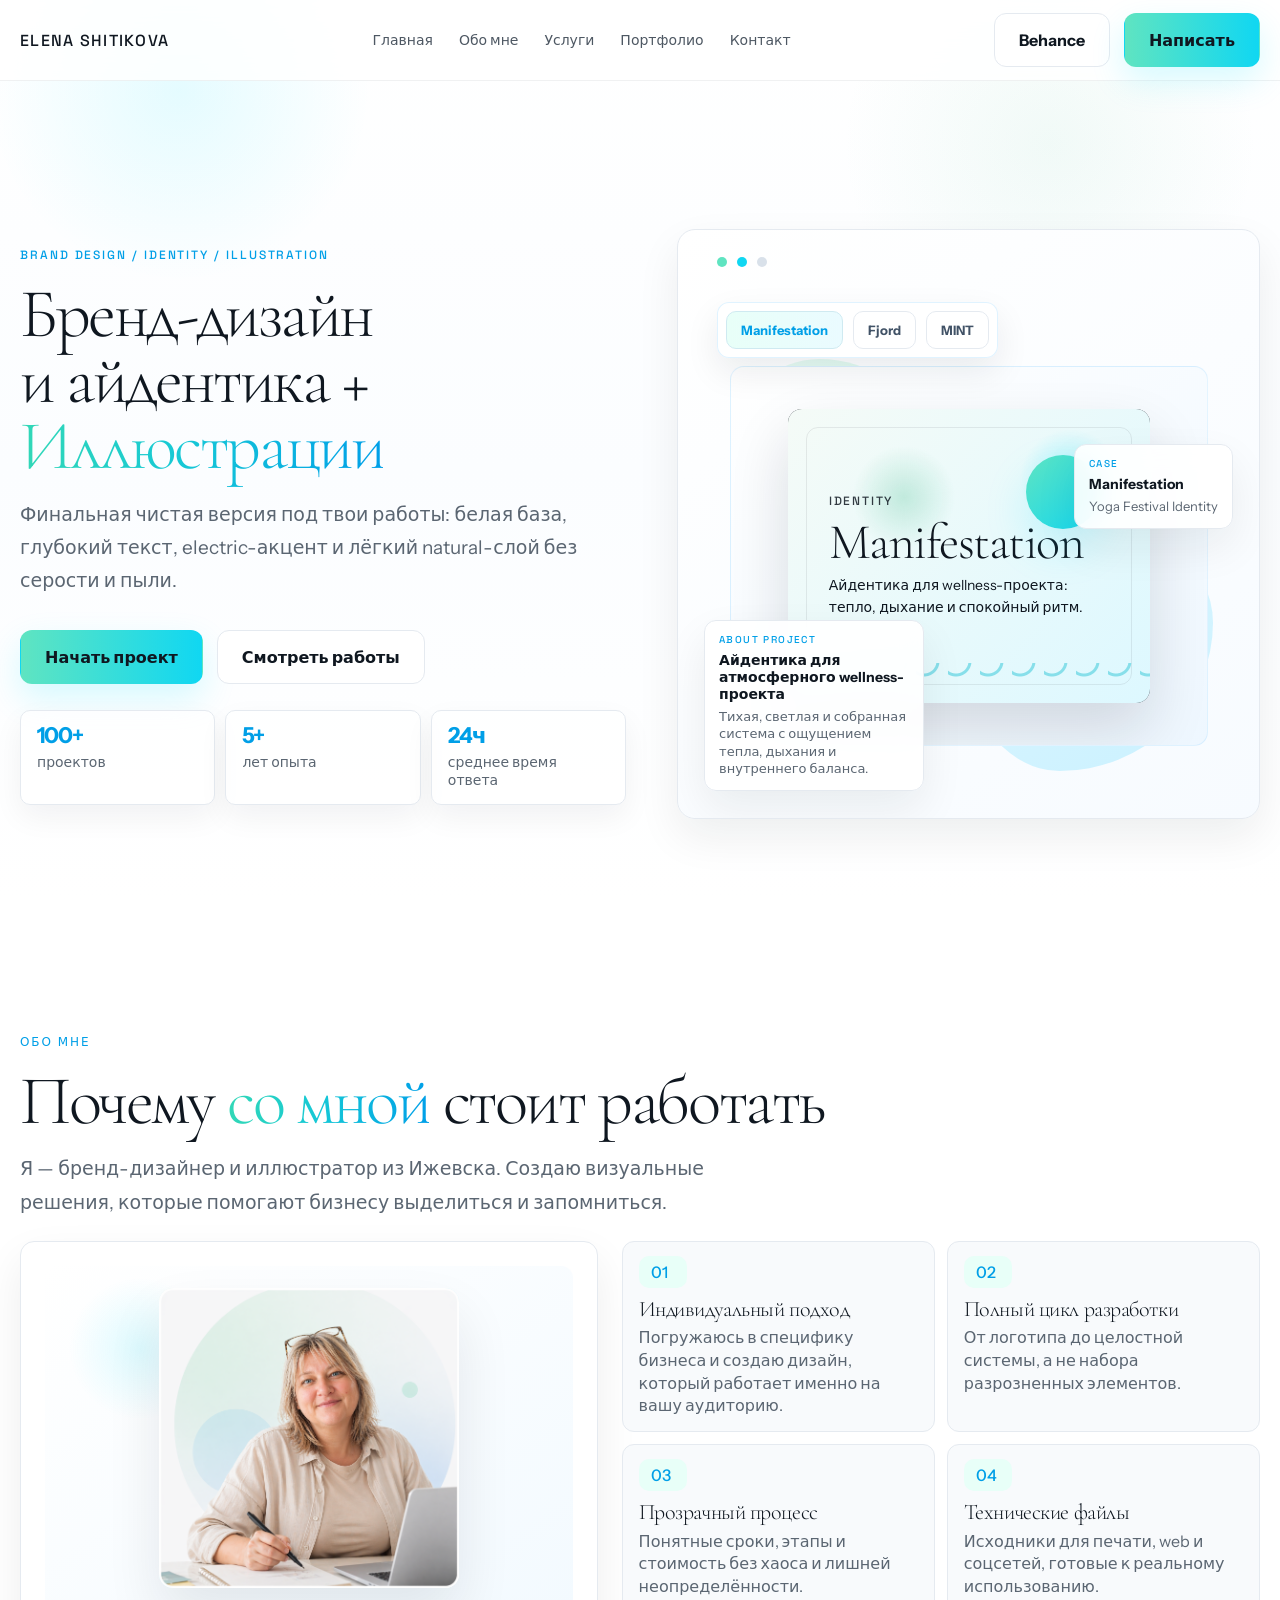
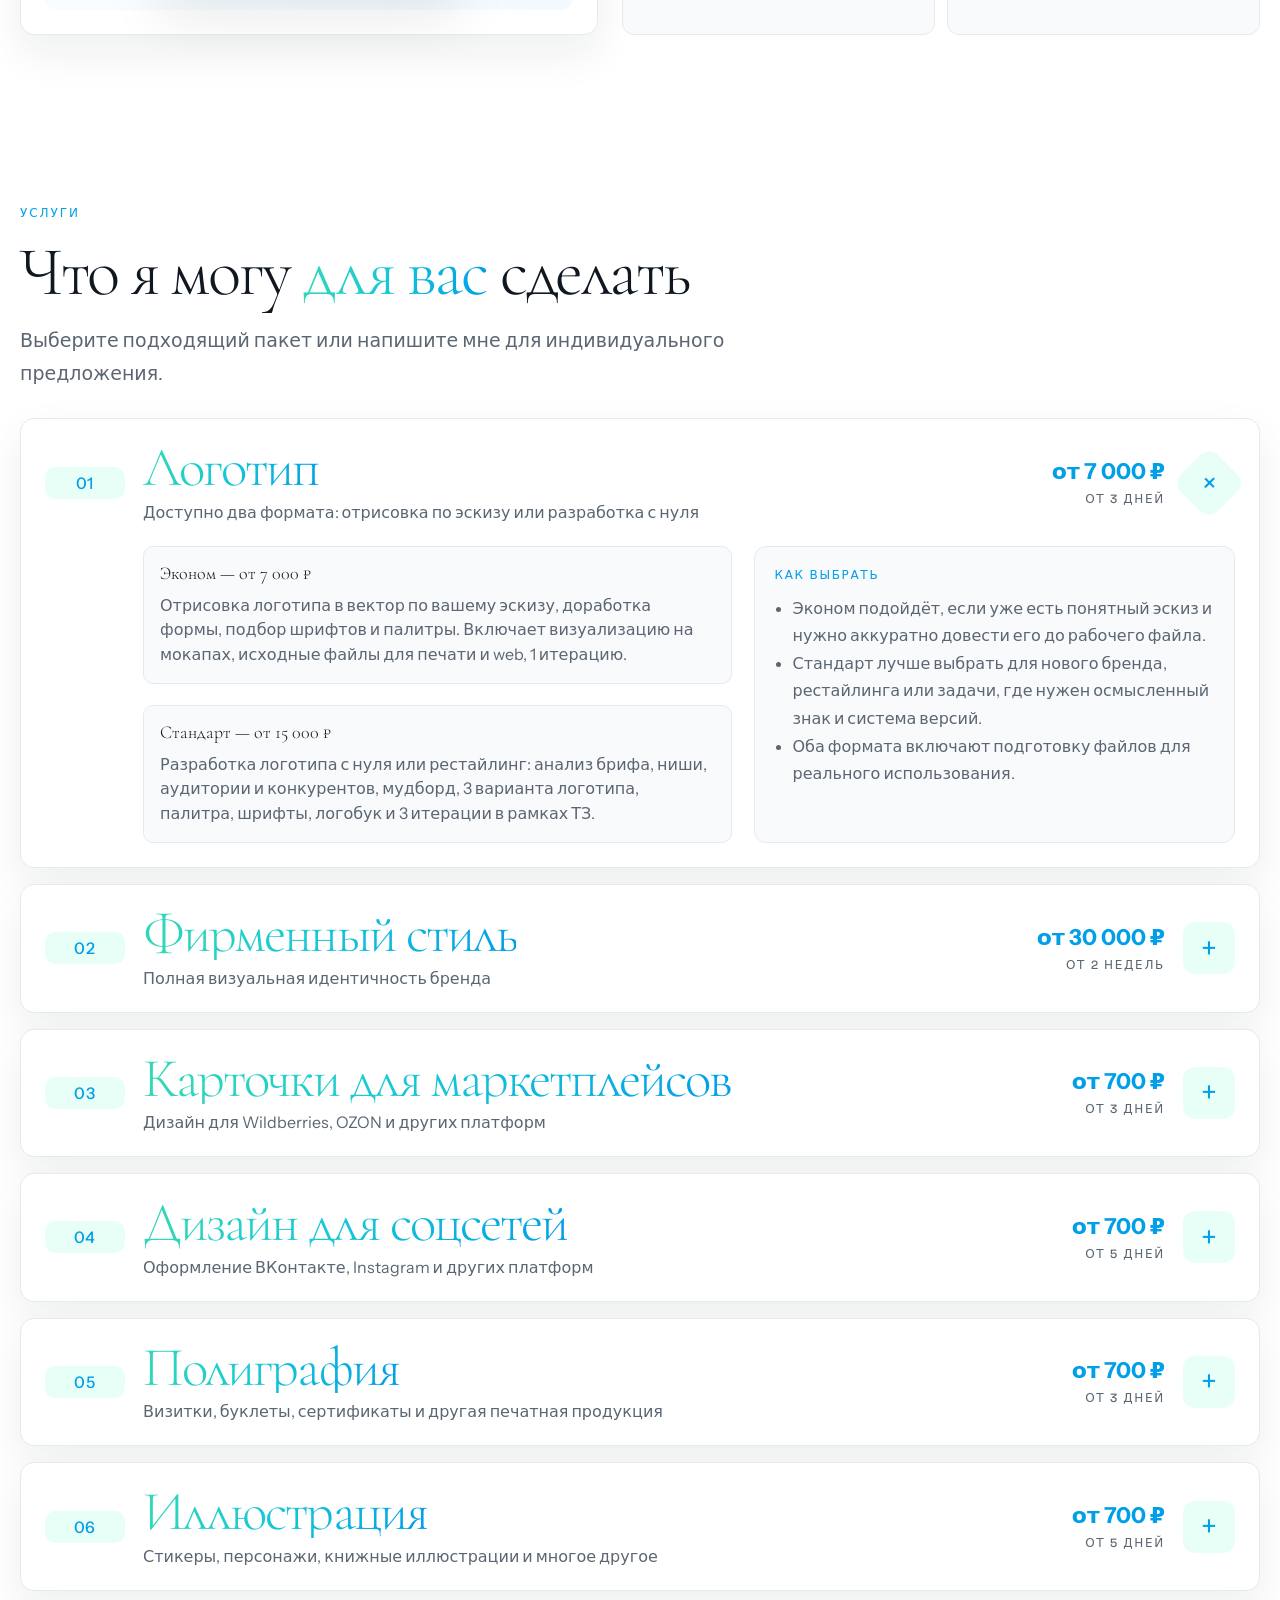
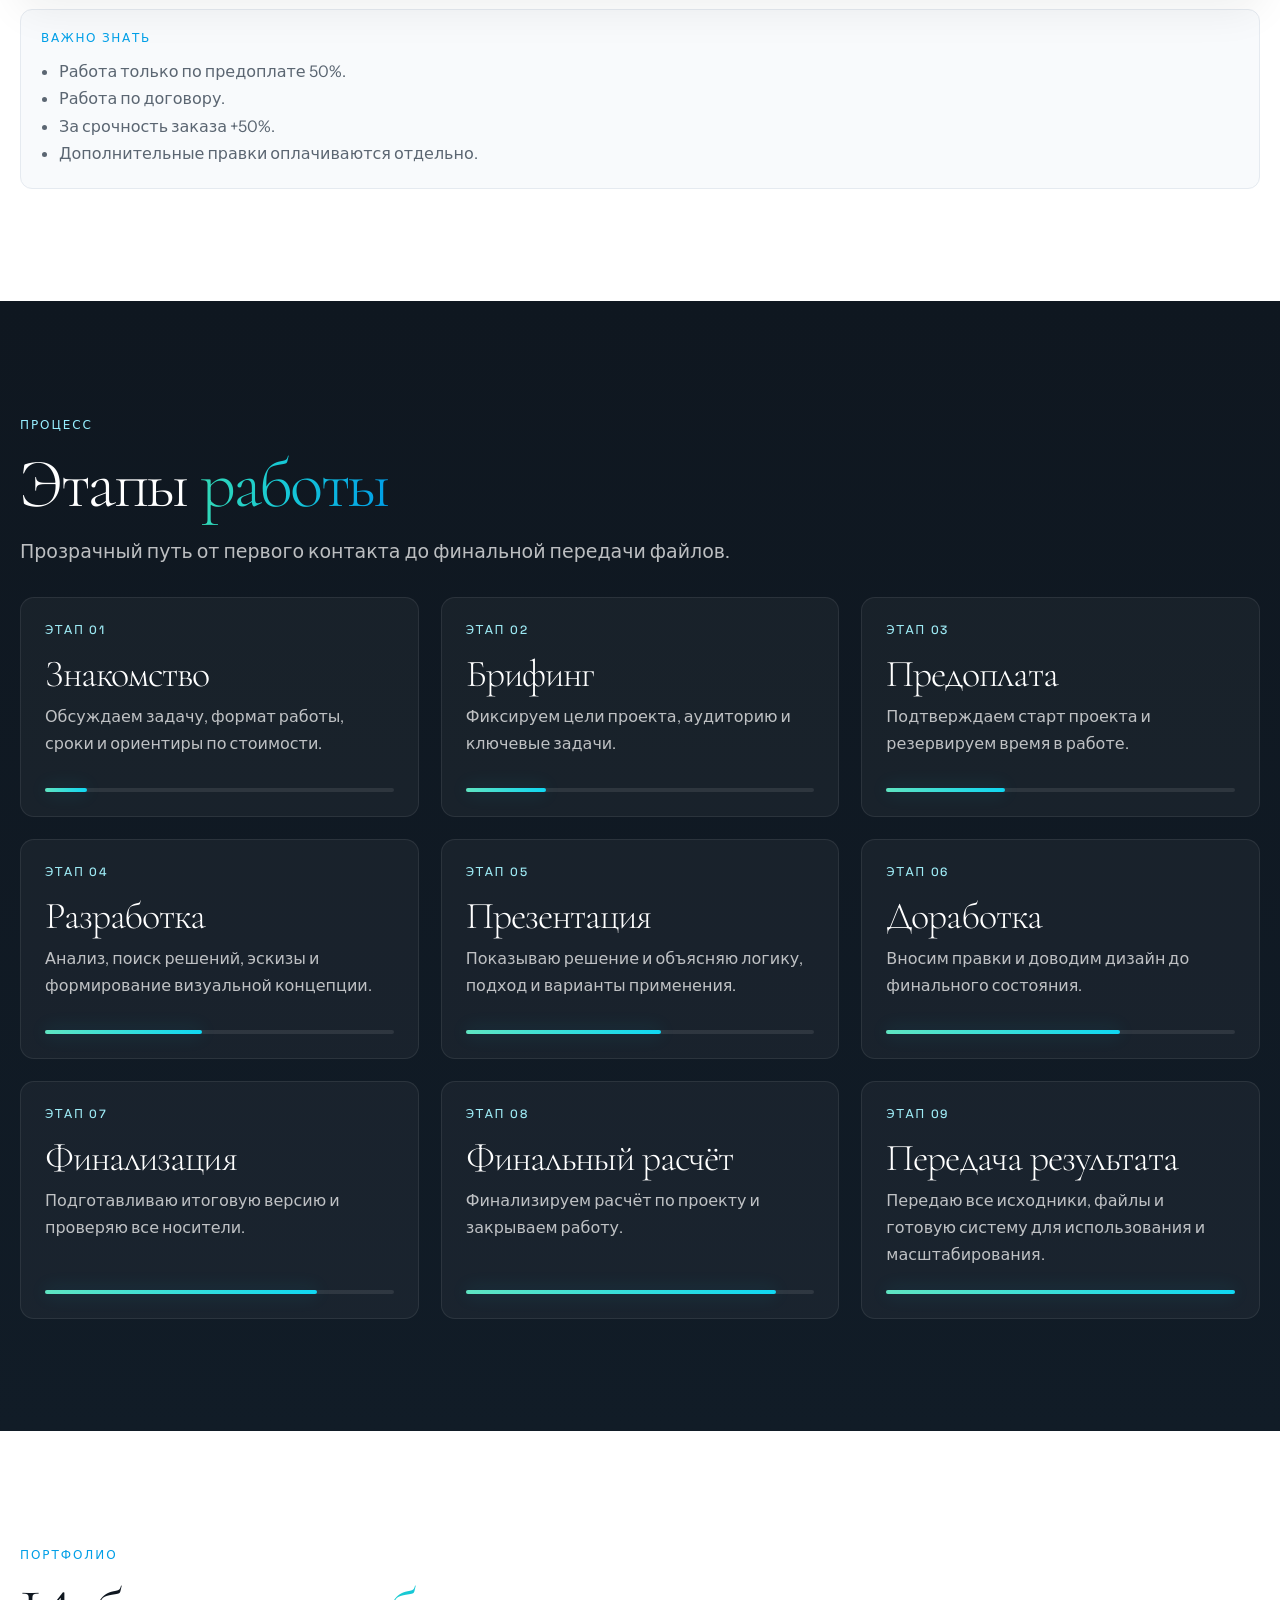
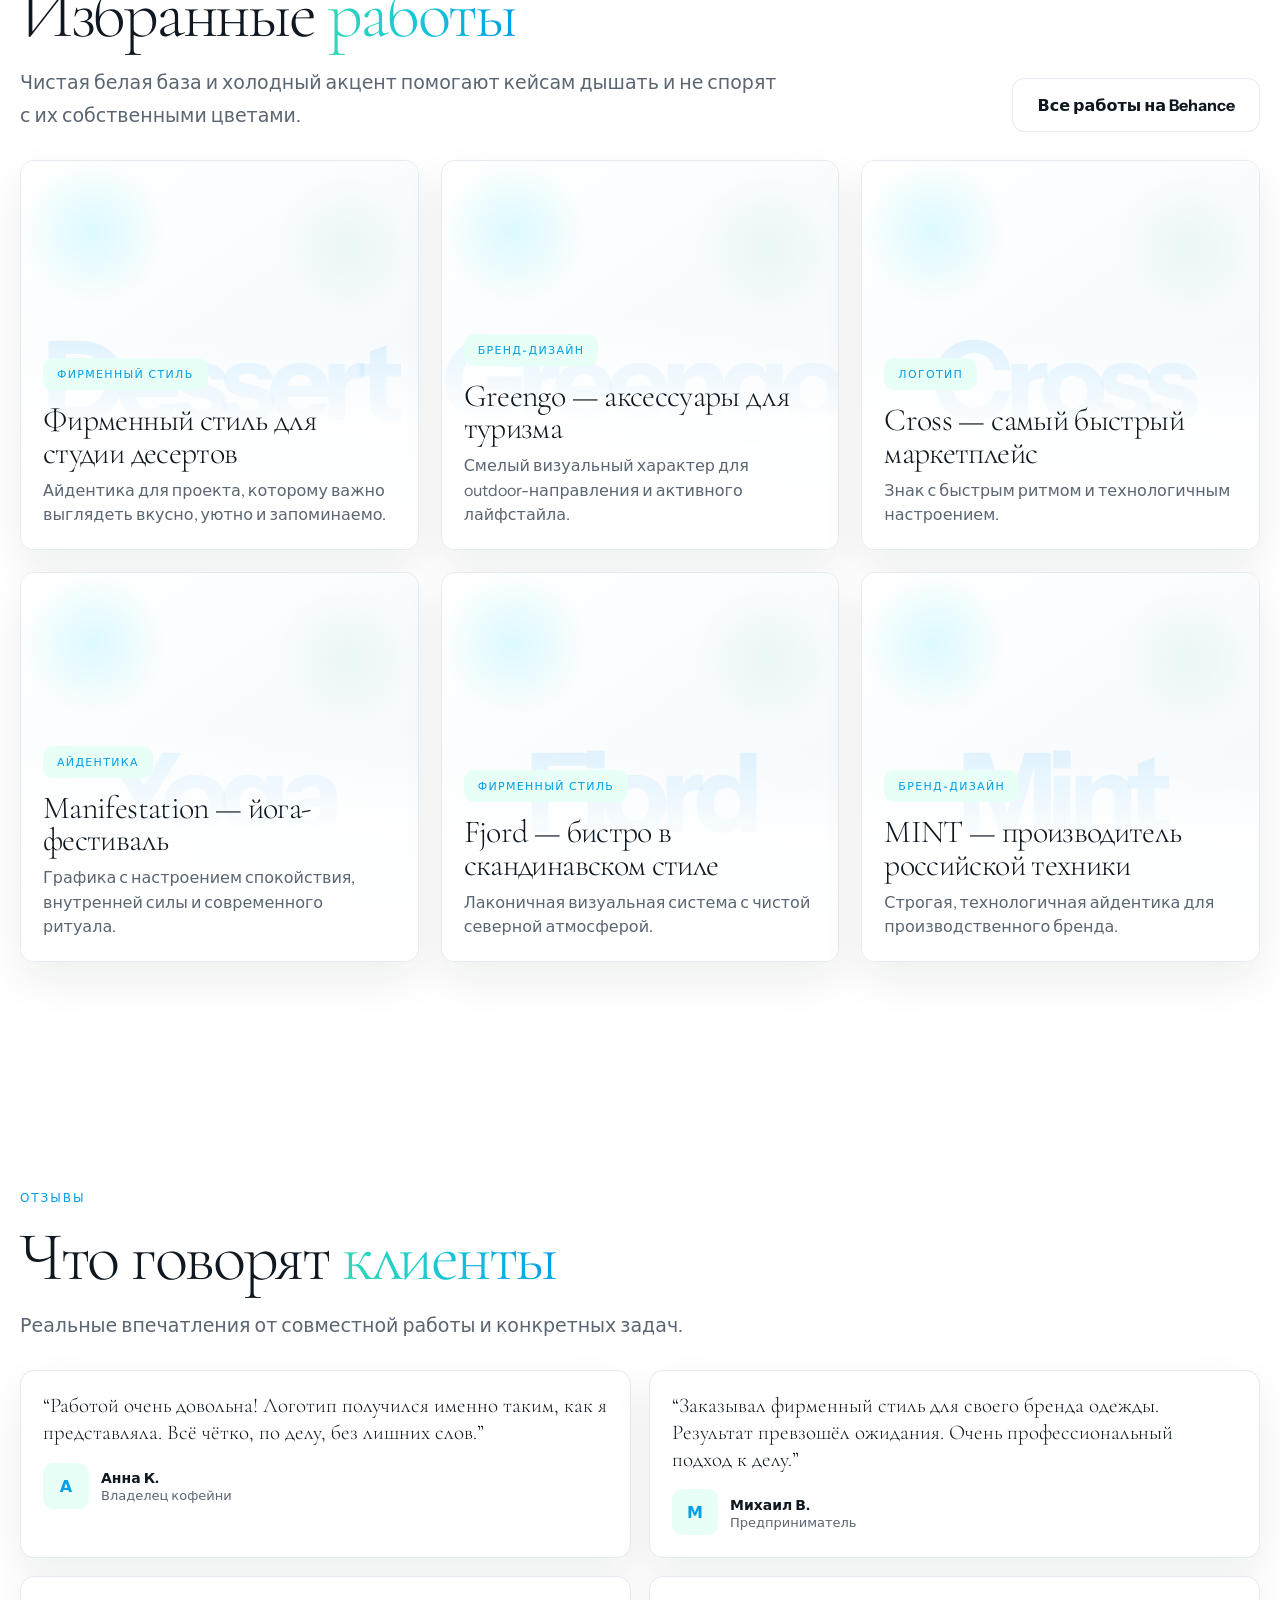
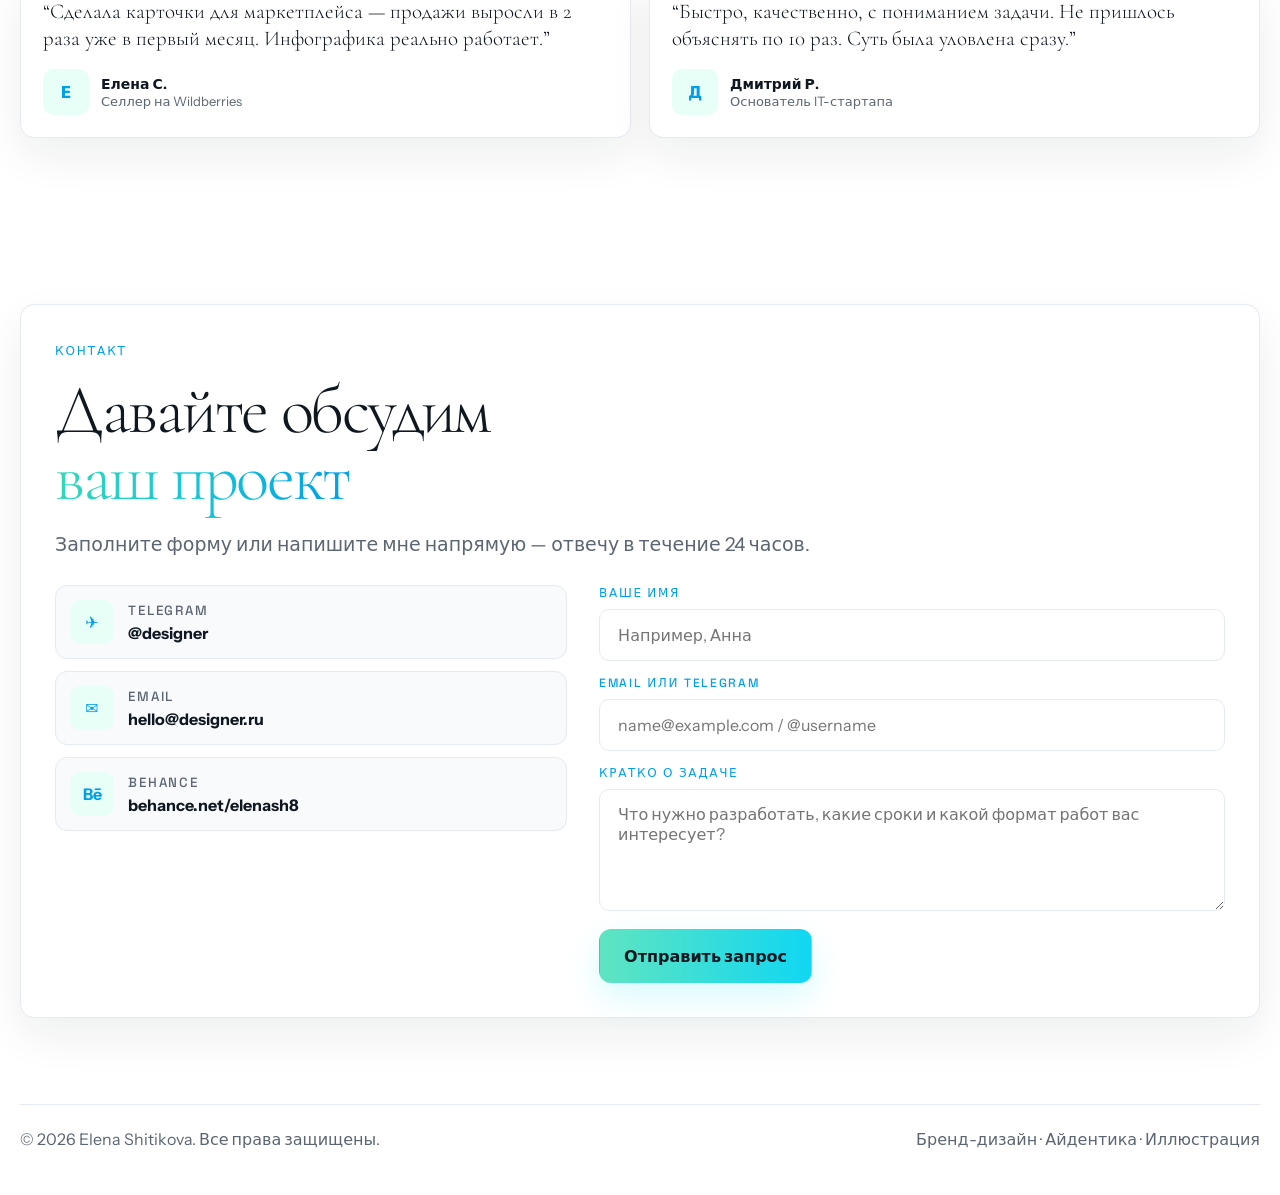
==== commit ce252e82: "color upd" ====
--- a/index.html
+++ b/index.html
@@ -23,7 +23,7 @@
   --natural:#5FE4C1;
   --natural-soft:#E8FFF8;
   --electric:#10D7F2;
-  --electric-deep:#008CFF;
+  --electric-deep:#009FE7;
   --shadow:0 18px 44px rgba(15,23,32,.07);
   --container:1240px;
   --section:112px;
@@ -61,7 +61,7 @@
   letter-spacing:-.035em; font-weight:300;
 }
 .title .accent{
-  background:linear-gradient(90deg, #72E8C9 0%, #35D8DA 46%, #11CBEF 100%);
+  background:linear-gradient(90deg, #32D8B6 0%, #16C8D6 45%, #009FE8 100%);
   -webkit-background-clip:text; background-clip:text; color:transparent;
 }
 .lead{
@@ -314,16 +314,16 @@
 .case-caption{
   position:absolute; background:rgba(255,255,255,.92); backdrop-filter:blur(12px);
   border:1px solid var(--line); border-radius:12px; box-shadow:var(--shadow);
-  padding:16px 18px; max-width:250px; z-index:10;
+  padding:12px 14px; max-width:205px; z-index:10;
 }
 .case-caption small{
-  display:block; margin-bottom:8px; color:var(--electric-deep); font-size:12px;
+  display:block; margin-bottom:6px; color:var(--electric-deep); font-size:10px;
   font-family:var(--font-label); letter-spacing:.14em; text-transform:uppercase; font-weight:500;
 }
-.case-caption strong{display:block; font-size:16px; line-height:1.25}
-.case-caption span{display:block; margin-top:6px; color:var(--muted); line-height:1.45; overflow-wrap:break-word}
+.case-caption strong{display:block; font-size:14px; line-height:1.22}
+.case-caption span{display:block; margin-top:5px; color:var(--muted); font-size:13px; line-height:1.35; overflow-wrap:break-word}
 .caption-right{right:clamp(18px,2vw,26px); top:clamp(176px,28vh,214px)}
-.caption-bottom{left:clamp(18px,2vw,26px); bottom:clamp(18px,3vh,30px)}
+.caption-bottom{left:clamp(18px,2vw,26px); bottom:clamp(18px,3vh,30px); max-width:220px}
 .hero-stage > .hero-blob,
 .hero-stage > .hero-wave,
 .hero-stage > .hero-core,
@@ -411,7 +411,7 @@
 .acc-title{
   display:inline-block;
   font-family:var(--font-title); font-size:55px; line-height:.92; letter-spacing:-.035em; font-weight:300;
-  background:linear-gradient(90deg, #72E8C9 0%, #35D8DA 46%, #11CBEF 100%);
+  background:linear-gradient(90deg, #32D8B6 0%, #16C8D6 45%, #009FE8 100%);
   -webkit-background-clip:text; background-clip:text; color:transparent;
 }
 .acc-sub{margin-top:8px; color:var(--muted)}
@@ -539,18 +539,19 @@
 .work:hover .work-art{transform:scale(1.04); transition:.55s ease}
 
 .reviews-grid{
-  display:grid; grid-template-columns:repeat(2,1fr); gap:22px;
-}
-.review{padding:26px}
-.quote{font-family:var(--font-title); font-size:24px; line-height:1.35; font-weight:300}
+  display:grid; grid-template-columns:repeat(2,1fr); gap:18px;
+}
+.review{padding:22px}
+.quote{font-family:var(--font-title); font-size:21px; line-height:1.28; font-weight:300}
 .author{
-  display:flex; gap:14px; align-items:center; margin-top:22px;
+  display:flex; gap:12px; align-items:center; margin-top:16px;
 }
 .avatar{
-  width:52px; height:52px; border-radius:12px; display:grid; place-items:center;
+  width:46px; height:46px; border-radius:10px; display:grid; place-items:center;
   background:var(--natural-soft); color:var(--electric-deep); font-weight:700;
 }
-.author span{display:block; color:var(--muted)}
+.author strong{font-size:14px}
+.author span{display:block; color:var(--muted); font-size:13px; line-height:1.35}
 
 .contact-shell{padding:clamp(22px,3vw,34px)}
 #contact.section{padding:clamp(34px,6vh,68px) 0}
